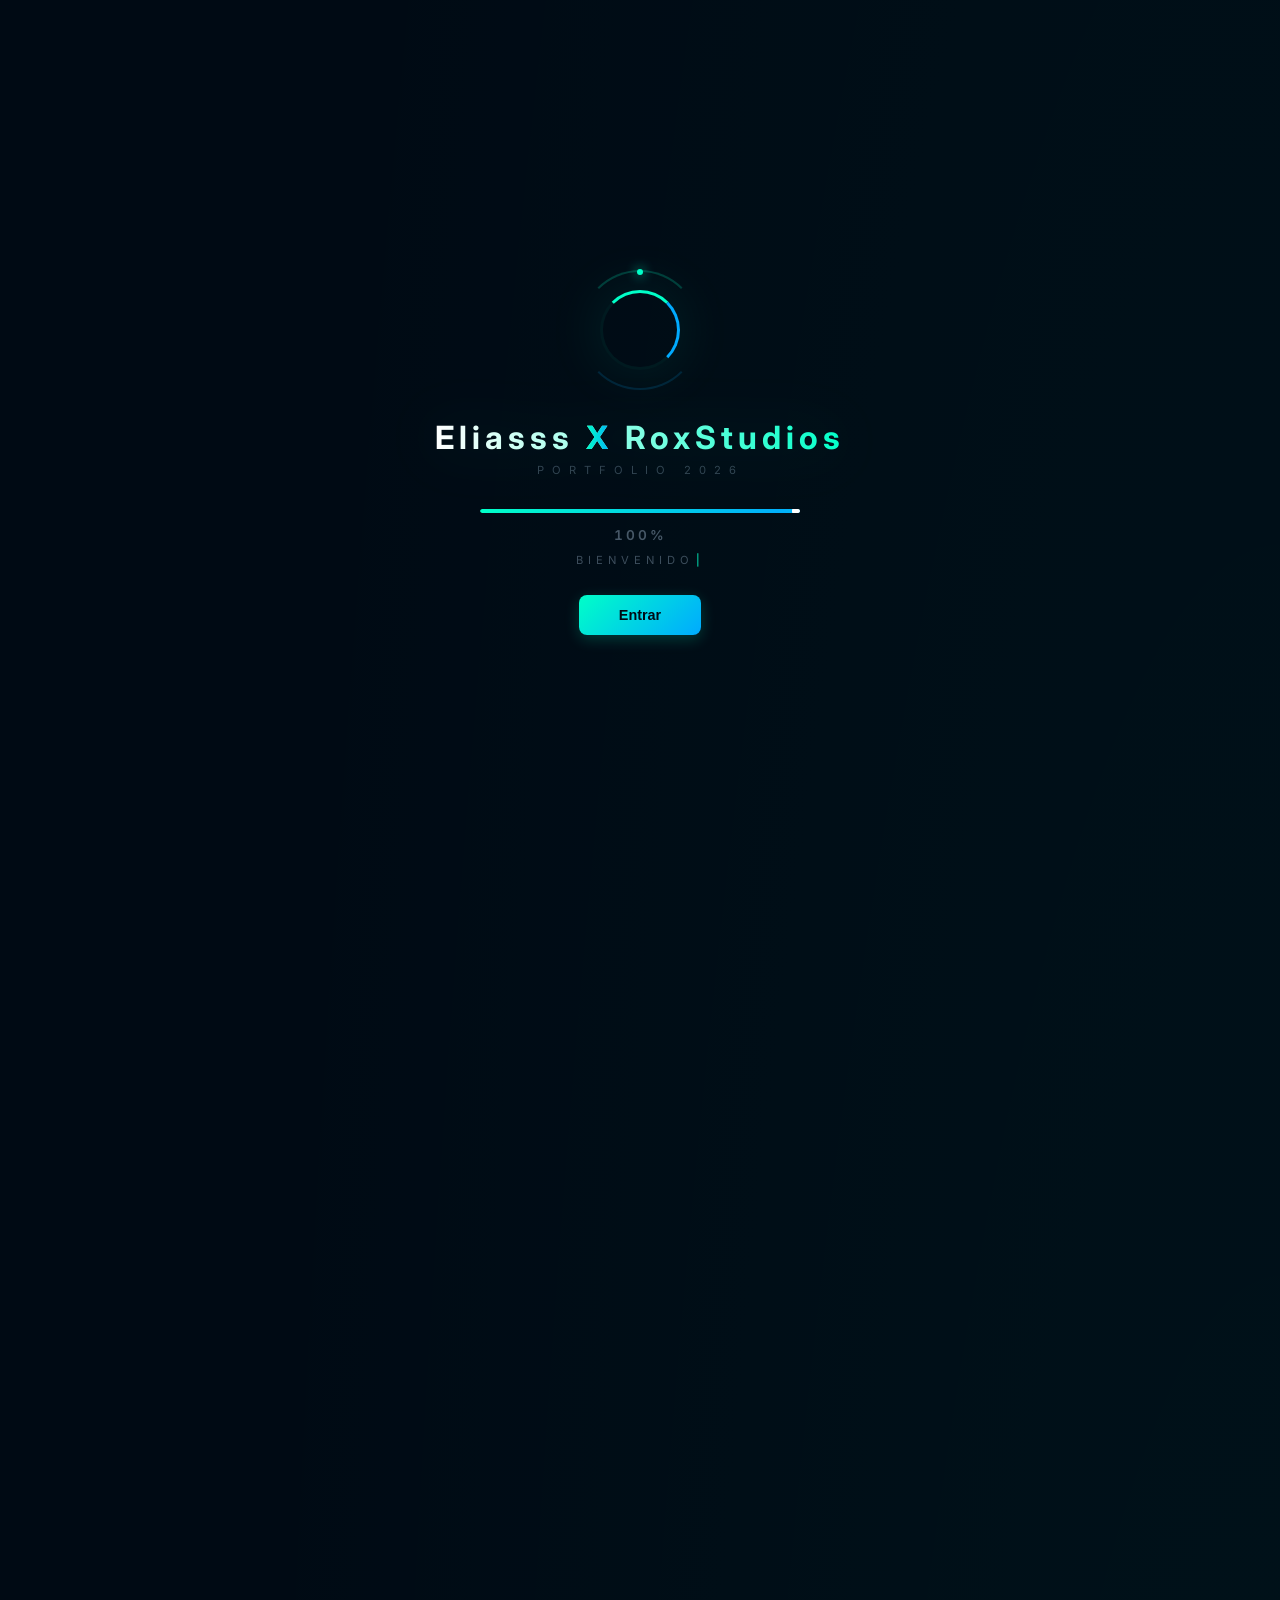
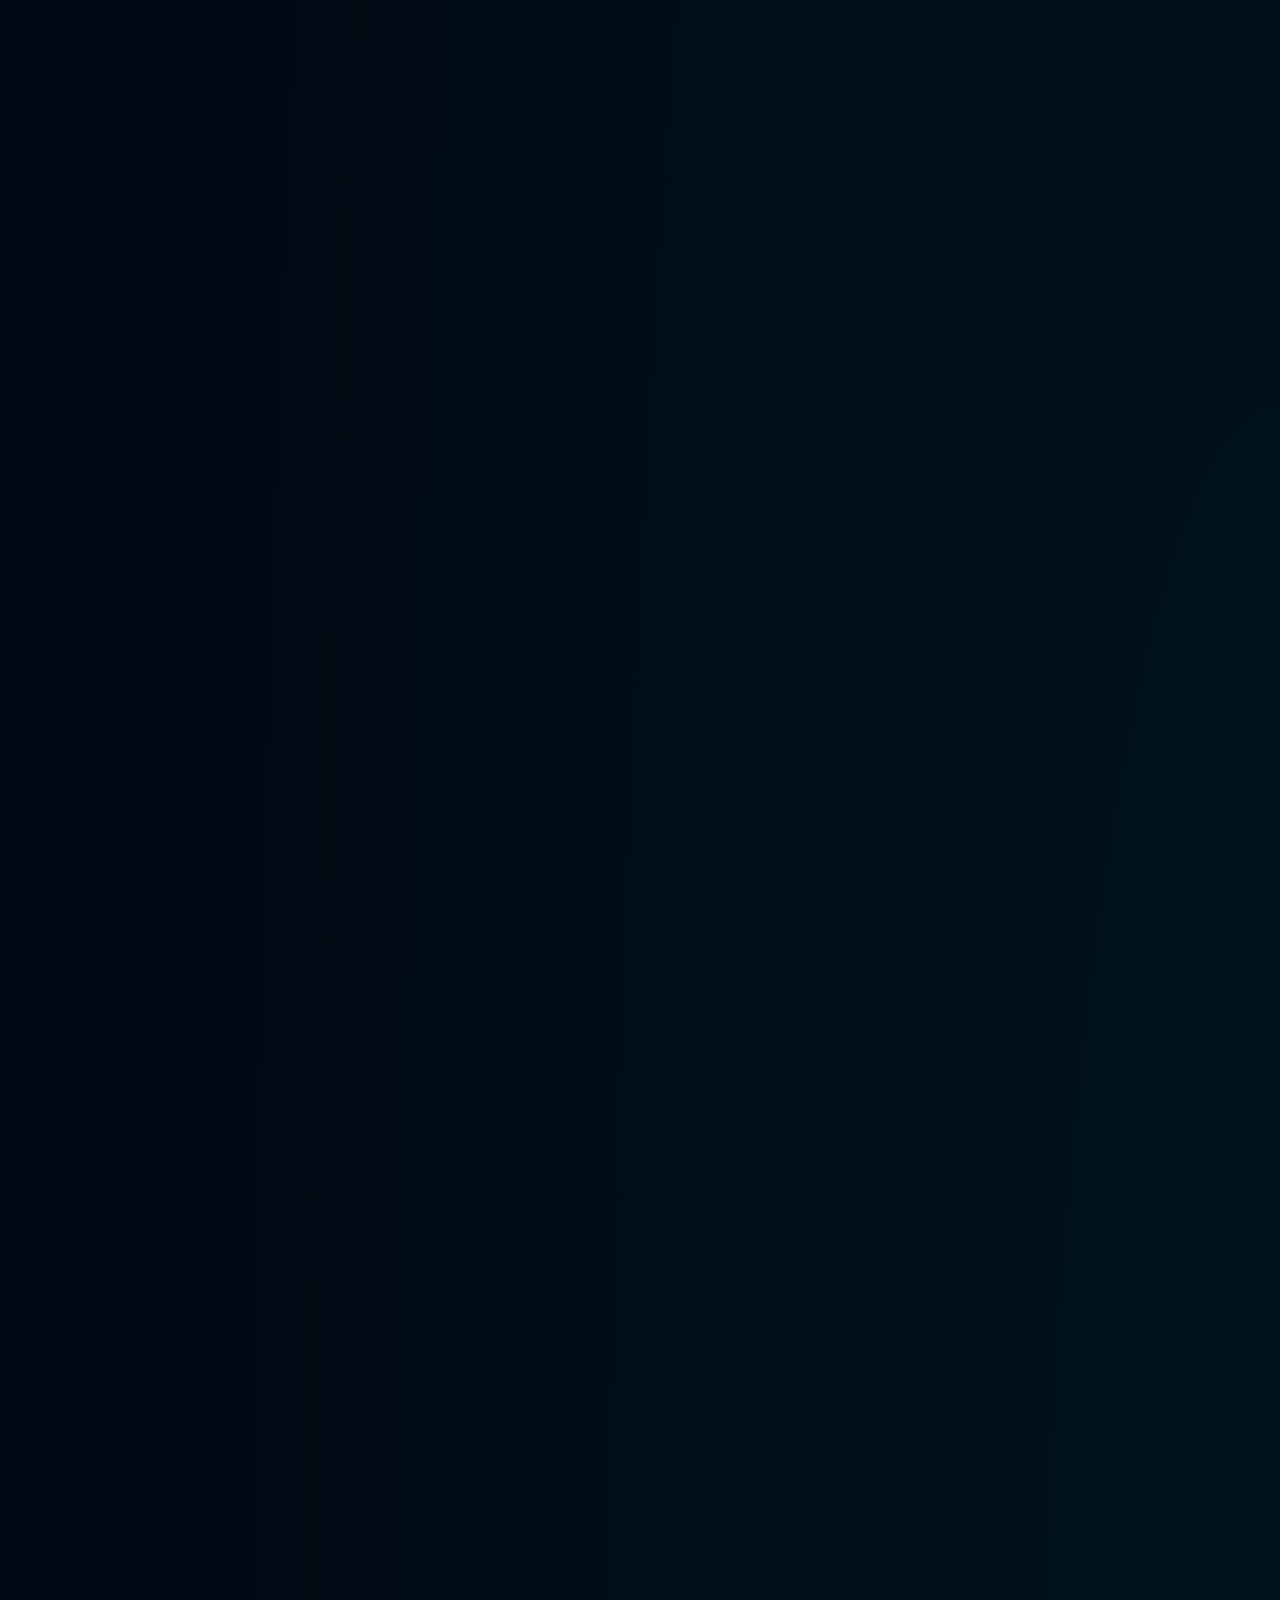
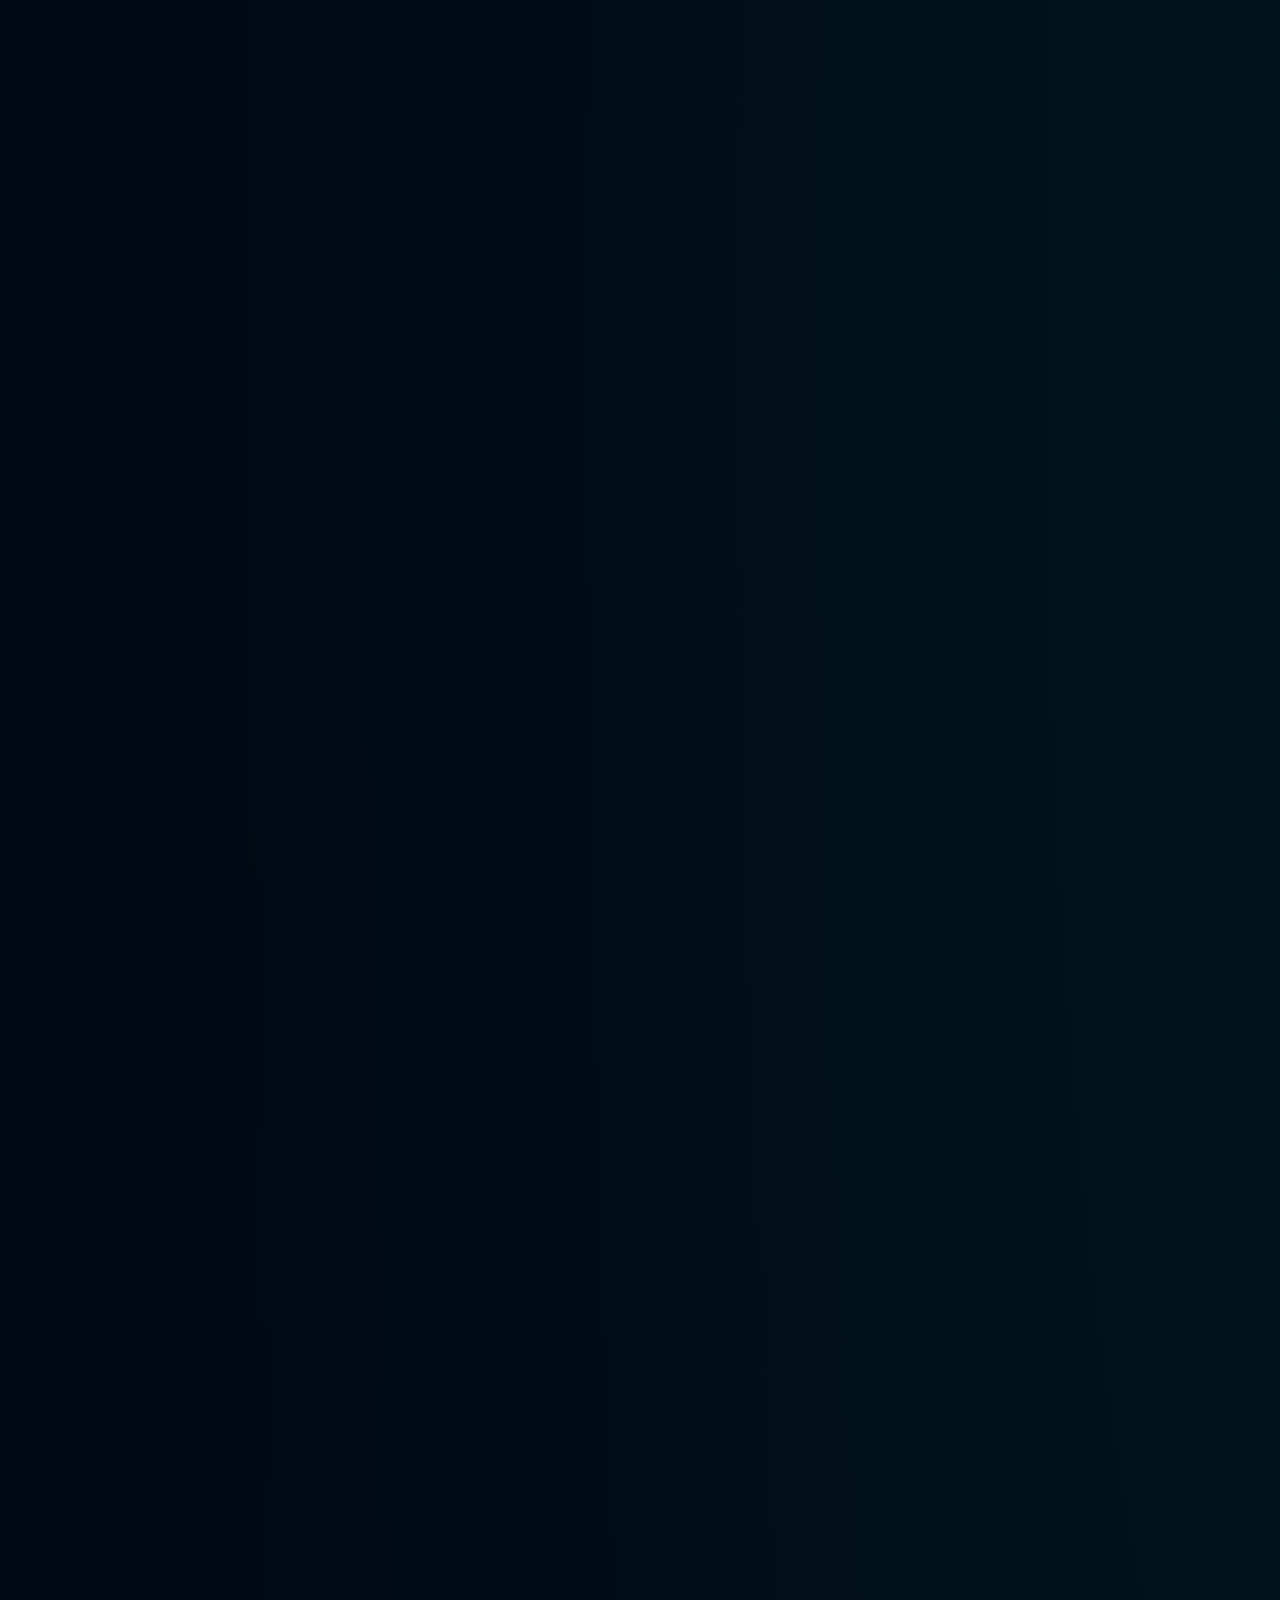
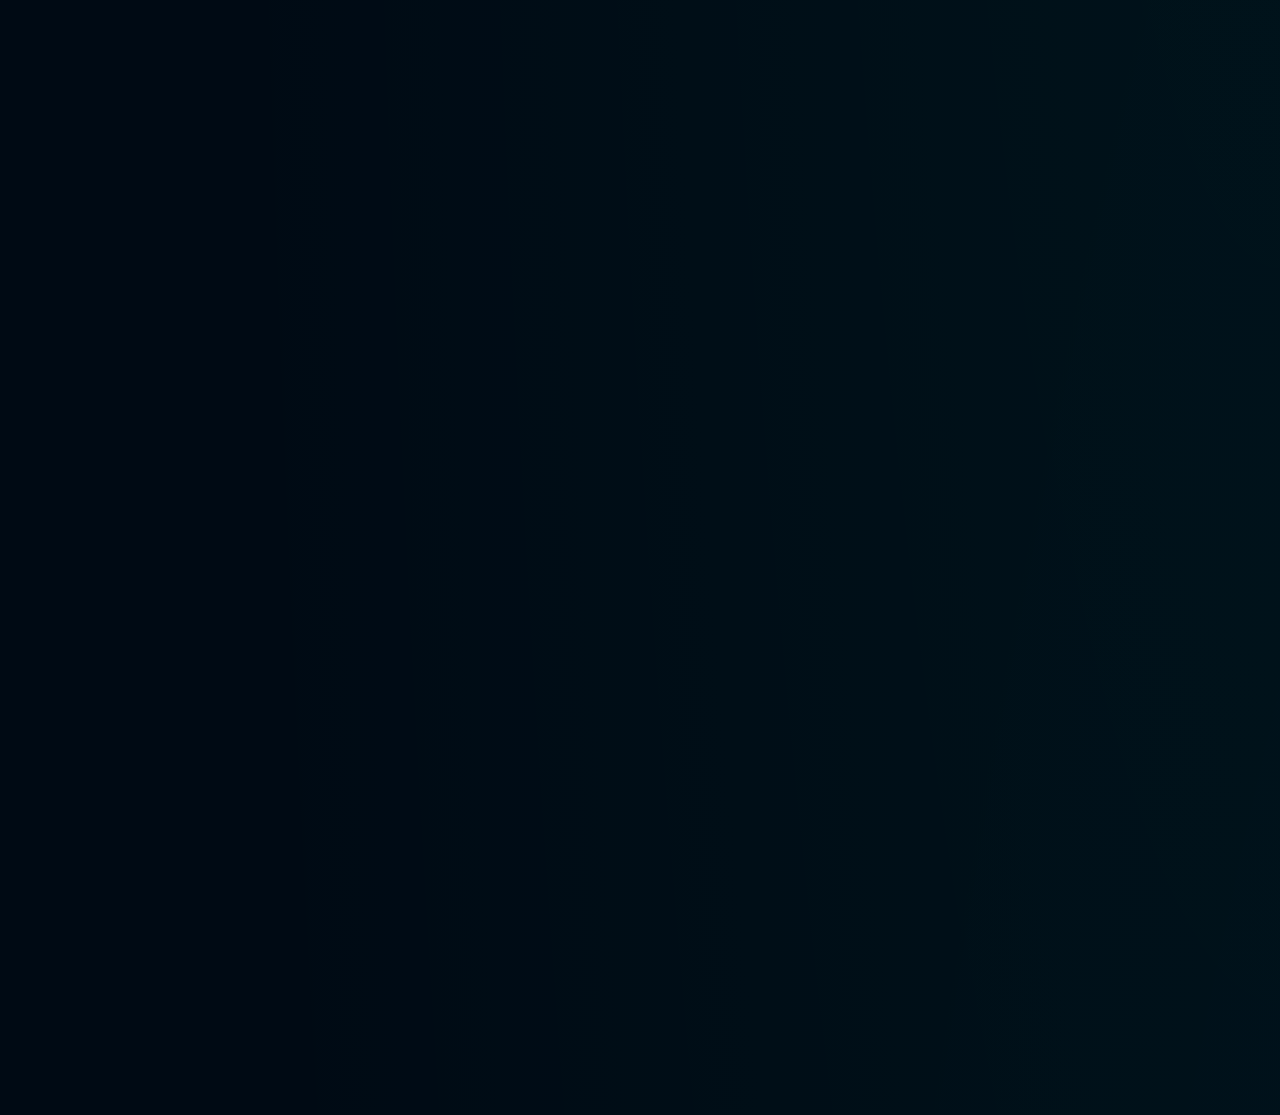
==== index.html @ 25adea31 "admin panel responsive + features" ====
<!DOCTYPE html>
<html lang="es">
<head>
    <meta charset="UTF-8">
    <meta name="viewport" content="width=device-width, initial-scale=1.0">
    <meta name="description" content="Eliasss X RoxStudios — Desarrollador de bots de Discord y páginas web. Fundador de Rox Studios, creador de Rox Security. Servicios de bots, webs y servidores personalizados.">
    <meta property="og:title" content="Eliasss X RoxStudios">
    <meta property="og:description" content="Desarrollador de bots de Discord y páginas web. Fundador de Rox Studios, creador de Rox Security. ¡Solicita tu servicio!">
    <meta property="og:type" content="website">
    <meta property="og:url" content="https://guns.lol/eliasss.">
    <meta property="og:image" content="https://cdn.discordapp.com/attachments/1502686959204831445/1522891810840776734/file_000000003f4471f4a4838b6757177acb.png?ex=6a4f6505&is=6a4e1385&hm=dead72989d18e31c3edbfff2c440892e9686927fa464a65893b0de9ef079a491&">
    <meta name="twitter:card" content="summary_large_image">
    <meta name="twitter:title" content="Eliasss X RoxStudios">
    <meta name="twitter:description" content="Desarrollador de bots de Discord y páginas web. Fundador de Rox Studios.">
    <meta name="twitter:image" content="https://cdn.discordapp.com/attachments/1502686959204831445/1522891810840776734/file_000000003f4471f4a4838b6757177acb.png?ex=6a4f6505&is=6a4e1385&hm=dead72989d18e31c3edbfff2c440892e9686927fa464a65893b0de9ef079a491&">
    <title>Eliasss X RoxStudios</title>
    <link href="https://fonts.googleapis.com/css2?family=Inter:wght@300;400;500;600;700;800&display=swap" rel="stylesheet">
    <link rel="stylesheet" href="https://cdnjs.cloudflare.com/ajax/libs/font-awesome/6.5.0/css/all.min.css">
    <link rel="stylesheet" href="styles.css?v=39">
</head>
<body>

    <div id="loader">
        <div class="loader-bg"></div>
        <div class="loader-inner">
            <div class="loader-rings">
                <div class="loader-ring-outer"></div>
                <div class="loader-ring"></div>
            </div>
            <div class="loader-brand">Eliasss <span>X</span> RoxStudios</div>
            <div class="loader-sub">Portfolio 2026</div>
            <div class="loader-bar"><div class="loader-bar-fill" id="loaderBarFill"></div></div>
            <div class="loader-pct" id="loaderPct">0%</div>
            <div class="loader-status"></div>
            <button class="btn btn-primary" id="loaderEnter" style="margin-top: 24px; padding: 12px 40px; font-size: 0.9rem; opacity: 0; transform: translateY(10px); transition: opacity 0.5s, transform 0.5s; pointer-events: none;" data-i18n="loaderEnter">Entrar</button>
        </div>
    </div>

    <div class="scanline"></div>
    <div class="particles" id="particles"></div>

    <nav>
        <span class="nav-logo">Eliasss X RoxStudios</span>
        <ul class="nav-links">
            <li><a href="#about" data-i18n="navAbout">Sobre mí</a></li>
            <li><a href="#studio" data-i18n="navStudio">Rox Studios</a></li>
            <li><a href="#projects" data-i18n="navProjects">Proyectos</a></li>
            <li><a href="#servicios" data-i18n="navServices">Servicios</a></li>
            <li><a href="#about" data-i18n="navContact">Contacto</a></li>
            <li><a href="#" id="langToggle" class="lang-toggle">EN</a></li>
        </ul>
    </nav>

    <div class="content">

        <div class="spacer-sm"></div>

        <section class="hero" id="home">
            <div class="hero-avatar-wrapper reveal">
                <div class="hero-avatar-ring"></div>
                <div class="hero-avatar-ring2"></div>
                <img class="hero-avatar" src="https://gifdb.com/images/branded/high/andrew-garfield-spiderman-smiling-showing-teeth-ifnl5uxr21r3hmmh.gif" alt="Eliasss">
            </div>
            <h1 class="reveal text-glitch" data-text="Eliasss X RoxStudios">Eliasss X RoxStudios</h1>
            <p class="reveal" data-i18n="heroDesc">Fundador de Rox Studios &bull; Desarrollador de bots de Discord &bull; Desarrollo web &bull; Seguridad y automatización</p>
            <div class="tech-stack reveal">
                <span class="tech-item">Python</span>
                <span class="tech-item">JavaScript</span>
                <span class="tech-item">Node.js</span>
                <span class="tech-item">discord.js v14</span>
                <span class="tech-item">HTML/CSS</span>
            </div>
            <div class="hero-buttons reveal">
                <a href="#studio" class="btn btn-primary" data-i18n="heroBots"><i class="fa-solid fa-robot"></i> Ver Bots</a>
                <a href="#servicios" class="btn btn-outline" data-i18n="heroServices"><i class="fa-solid fa-briefcase"></i> Servicios</a>
            </div>
        </section>

        <div class="spacer"></div>

        <section id="stats">
            <div class="stats-grid">
                <div class="stat-card reveal-scale">
                    <div class="stat-number">23</div>
                    <div class="stat-label" data-i18n="statComands">Comandos</div>
                </div>
                <div class="stat-card reveal-scale">
                    <div class="stat-number">1</div>
                    <div class="stat-label" data-i18n="statActive">Bot Activo</div>
                </div>
                <div class="stat-card reveal-scale">
                    <div class="stat-number">3</div>
                    <div class="stat-label" data-i18n="statDev">Bots En Desarrollo</div>
                </div>
            </div>
        </section>

        <div class="spacer"></div>

        <section id="about">
            <div class="section-title reveal"><i class="fa-solid fa-user"></i> <span data-i18n="aboutTitle">Sobre Mí</span></div>
            <div class="about-box reveal">
                <p style="font-size: 1.05rem; line-height: 1.9;" id="aboutText">
                    Desarrollador de bots de Discord y páginas web con experiencia en <strong>JavaScript</strong> y <strong>HTML</strong>. 
                    Creador de <strong>Rox Security</strong>, un bot anti-raid con sistema de verificación, 
                    panel interactivo y más de 23 comandos. Fundador de <strong>Rox Studios</strong>, 
                    estudio dedicado al desarrollo de soluciones tecnológicas, bots de Discord y páginas web.
                </p>
                <div style="margin-top: 24px; padding-top: 24px; border-top: 1px solid rgba(0,255,200,0.1);">
                    <div style="font-size: 0.7rem; font-weight: 600; letter-spacing: 2px; text-transform: uppercase; color: #00ffc8; margin-bottom: 14px;" data-i18n="contactTitle">
                        <i class="fa-solid fa-envelope"></i> Contáctame
                    </div>
                    <div style="display: flex; flex-direction: column; gap: 12px;">
                    <a href="https://discord.com/users/1133066682399739974" target="_blank" class="contact-card" style="padding: 14px 18px;">
                        <div class="contact-icon discord" style="width: 44px; height: 44px; font-size: 1.3rem;"><i class="fa-brands fa-discord"></i></div>
                        <div class="contact-info">
                            <div class="label" data-i18n="contactDiscord">Discord</div>
                            <div class="sub">elias2212.</div>
                        </div>
                        <span class="contact-arrow"><i class="fa-solid fa-arrow-right"></i></span>
                    </a>
                    <a href="https://www.tiktok.com/@elias.2212" target="_blank" class="contact-card" style="padding: 14px 18px;">
                        <div class="contact-icon tiktok" style="width: 44px; height: 44px; font-size: 1.3rem;"><i class="fa-brands fa-tiktok"></i></div>
                        <div class="contact-info">
                            <div class="label">TikTok</div>
                            <div class="sub">@elias.2212</div>
                        </div>
                        <span class="contact-arrow"><i class="fa-solid fa-arrow-right"></i></span>
                    </a>
                    <a href="https://www.instagram.com/elias22122012/" target="_blank" class="contact-card" style="padding: 14px 18px;">
                        <div class="contact-icon instagram" style="width: 44px; height: 44px; font-size: 1.3rem;"><i class="fa-brands fa-instagram"></i></div>
                        <div class="contact-info">
                            <div class="label">Instagram</div>
                            <div class="sub">@elias22122012</div>
                        </div>
                        <span class="contact-arrow"><i class="fa-solid fa-arrow-right"></i></span>
                    </a>
                </div>
                </div>
            </div>
        </section>

        <div class="spacer"></div>

        <section id="studio">
            <div class="section-title reveal"><i class="fa-solid fa-building"></i> <span data-i18n="studioTitle">Rox Studios Info</span></div>
            <div class="about-box reveal">
                <p id="studioText">
                    <strong>Rox Studios</strong> es un estudio de desarrollo fundado por <strong>Eliasss</strong>, 
                    especializado en la creación de bots de Discord y páginas web con enfoque en <strong>seguridad</strong>, 
                    <strong>moderación</strong> y <strong>automatización</strong>. Nuestro objetivo es optimizar 
                    la administración de comunidades mediante herramientas modernas, eficientes e intuitivas.
                </p>
                <div style="margin-top: 30px; padding-top: 30px; border-top: 1px solid rgba(0,255,200,0.1);">
                    <h3 style="font-size: 0.75rem; font-weight: 600; letter-spacing: 3px; text-transform: uppercase; color: #00ffc8; margin-bottom: 20px; text-shadow: 0 0 20px rgba(0,255,200,0.2);" data-i18n="botsTitle">
                        <i class="fa-solid fa-robot"></i> Bots Oficiales
                    </h3>
                    <div class="bots-grid">
                        <div class="bot-card reveal-left" style="background: rgba(0,15,25,0.4);">
                            <h3>Rox Security</h3>
                            <p data-i18n="botSecurity">Sistema anti-raid integral con verificación, moderación avanzada y respaldo automático para tu servidor.</p>
                            <ul class="bot-features">
                                <li>Anti-raid automático</li>
                                <li>Verificación con código</li>
                                <li>23 comandos slash</li>
                                <li>Panel interactivo</li>
                                <li>Sistema de backup</li>
                                <li>Whitelist</li>
                                <li>Lock / Unlock / Nuke</li>
                                <li>Logs de eventos</li>
                            </ul>
                            <div class="bot-detail">discord.js v14 &bull; Node.js &bull; Captcha</div>
                            <span class="bot-tag" style="background: rgba(0,255,100,0.15); color: #66ff99;" data-i18n="botActive">Activo</span>
                            <div style="margin-top: 16px;">
                                <a href="https://guns.lol/eliasss." target="_blank" class="glow-btn" style="padding: 8px 18px; font-size: 0.75rem;"><i class="fa-solid fa-gauge-high"></i> Dashboard</a>
                            </div>
                        </div>
                        <div class="bot-card reveal-scale" style="background: rgba(0,15,25,0.4);">
                            <h3>Rox IA</h3>
                            <p data-i18n="botIA">Bot potenciado por inteligencia artificial con respuestas contextuales y moderación inteligente.</p>
                            <div class="bot-detail">Python &bull; Node.js</div>
                            <span class="bot-tag" data-i18n="botSoon">Proximamente</span>
                        </div>
                        <div class="bot-card reveal-right" style="background: rgba(0,15,25,0.4);">
                            <h3>Rox Embed</h3>
                            <p data-i18n="botEmbed">Generador de mensajes embed completamente personalizables de forma rápida y sencilla.</p>
                            <div class="bot-detail">discord.js v14 &bull; Node.js</div>
                            <span class="bot-tag" data-i18n="botSoon">Proximamente</span>
                        </div>
                        <div class="bot-card reveal-left" style="background: rgba(0,15,25,0.4);">
                            <h3>Rox Tickets</h3>
                            <p data-i18n="botTickets">Sistema avanzado de tickets con paneles personalizables, asignación automática y base de datos integrada.</p>
                            <div class="bot-detail">Python &bull; SQLite</div>
                            <span class="bot-tag" data-i18n="botSoon">Proximamente</span>
                        </div>
                    </div>
                    <div style="margin-top: 30px; padding-top: 30px; border-top: 1px solid rgba(0,255,200,0.1);">
                        <h3 style="font-size: 0.75rem; font-weight: 600; letter-spacing: 3px; text-transform: uppercase; color: #00ffc8; margin-bottom: 20px; text-shadow: 0 0 20px rgba(0,255,200,0.2);" data-i18n="teamTitle">
                            <i class="fa-solid fa-crown"></i> Equipo
                        </h3>
                        <div style="display: flex; gap: 12px; flex-wrap: wrap;">
                            <a href="https://discord.com/users/1296852323641065517" target="_blank" class="contact-card" style="flex: 2; min-width: 200px; padding: 14px 18px;">
                                <div class="contact-icon" style="background: rgba(255,200,0,0.15); color: #ffc800;"><i class="fa-solid fa-crown"></i></div>
                                <div class="contact-info">
                                <div class="label" data-i18n="coOwner">Co Owner</div>
                                <div class="sub">Harry_90xd</div>
                                </div>
                                <span class="contact-arrow"><i class="fa-solid fa-arrow-right"></i></span>
                            </a>
                            <div style="flex: 1; min-width: 150px; display: flex; flex-direction: column; gap: 12px;">
                                <a href="https://discord.gg/TxyfKpuvYC" target="_blank" class="glow-btn" style="padding: 12px 18px; font-size: 0.8rem; justify-content: center;" data-i18n="supportBtn">
                                    <i class="fa-solid fa-headset"></i> Servidor De Soporte
                                </a>
                                <span class="glow-btn disabled" style="padding: 12px 18px; font-size: 0.8rem; justify-content: center; opacity: 0.6; cursor: default; pointer-events: none;">
                                    <i class="fa-solid fa-globe"></i> <span data-i18n="webBtn">RoxStudios Pagina Web</span> <span class="dev-badge" data-i18n="devBadge">En desarrollo</span>
                                </span>
                            </div>
                        </div>
                    </div>
                </div>
            </div>
        </section>
        
        <div class="spacer"></div>
        
        <section id="projects">
            <div class="section-title reveal"><i class="fa-solid fa-code"></i> <span data-i18n="projectsTitle">Proyectos</span></div>
            <div class="projects-grid">
                <div class="project-card reveal-left">
                    <h3>Rox Studios</h3>
                    <p data-i18n="projStudio">Estudio especializado en el desarrollo de bots de Discord con enfoque en seguridad, moderación y herramientas para la comunidad.</p>
                    <a href="#studio" class="project-link" data-i18n="projKnow">Saber más <i class="fa-solid fa-arrow-right"></i></a>
                </div>
                <div class="project-card reveal-scale">
                    <h3>Kryon IA <span class="dev-badge" data-i18n="devBadge">En desarrollo</span></h3>
                    <p data-i18n="projKryon">Bot de Discord con inteligencia artificial capaz de responder preguntas, moderar conversaciones y gestionar formularios.</p>
                </div>
                <div class="project-card reveal-right">
                    <h3>Dashboard Web <span class="dev-badge" data-i18n="devBadge">En desarrollo</span></h3>
                    <p data-i18n="projDash">Panel de control interactivo para la administración y monitoreo de bots de Discord.</p>
                </div>
            </div>
        </section>

        <div class="spacer"></div>

        <section id="servicios">
            <div class="section-title reveal"><i class="fa-solid fa-briefcase"></i> <span data-i18n="servicesTitle">Servicios</span></div>

            <div class="servicios-subtitle reveal" data-i18n="servicesSub">Servicios de Rox Studios</div>
            <div class="servicios-grid reveal">
                <div class="servicio-card featured">
                    <span class="servicio-num" data-i18n="s1Num">Servicio #1</span>
                    <span class="servicio-name" data-i18n="s1Name">Bot De Discord Personalizado</span>
                    <p class="servicio-desc" data-i18n="s1Desc">Solicita un bot de Discord totalmente personalizado, diseñado a la medida de tus necesidades y las de tu comunidad.</p>
                    <span class="servicio-ejemplos" data-i18n="s1Tech">Tecnologías</span>
                    <div class="servicio-features">
                        <span class="s-feat">JavaScript</span>
                        <span class="s-feat">Python</span>
                    </div>
                    <span class="servicio-ejemplos" style="margin-top: 6px;" data-i18n="s1Examples">Ejemplos De Funciones</span>
                    <div class="servicio-features">
                        <span class="s-feat">Bienvenidas</span>
                        <span class="s-feat">Inteligencia Artificial</span>
                        <span class="s-feat">Chat Bot</span>
                        <span class="s-feat">Anti Raid</span>
                        <span class="s-feat">Tickets</span>
                    </div>
                    <span class="servicio-cta" data-i18n="s1Cta">Desarrollamos cualquier funcionalidad que necesites</span>
                </div>
                <div class="servicio-card featured">
                    <span class="servicio-num" data-i18n="s2Num">Servicio #2</span>
                    <span class="servicio-name" data-i18n="s2Name">Páginas Web Personalizadas</span>
                    <p class="servicio-desc" data-i18n="s2Desc">Solicita una página web profesional y completamente personalizada, diseñada para tu marca, comunidad o proyecto.</p>
                    <span class="servicio-ejemplos" data-i18n="s2Tech">Tecnologías</span>
                    <div class="servicio-features">
                        <span class="s-feat">HTML / CSS</span>
                        <span class="s-feat">JavaScript</span>
                    </div>
                    <span class="servicio-ejemplos" style="margin-top: 6px;" data-i18n="s2Designs">Diseños</span>
                    <div class="servicio-features">
                        <span class="s-feat">Animaciones</span>
                        <span class="s-feat">Colores</span>
                        <span class="s-feat">Gradientes</span>
                        <span class="s-feat">Efectos visuales</span>
                        <span class="s-feat">Diseño responsivo</span>
                        <span class="s-feat">Interfaz moderna</span>
                    </div>
                    <span class="servicio-cta" data-i18n="s2Cta">Creamos el sitio web que tengas en mente</span>
                </div>
                <div class="servicio-card featured">
                    <span class="servicio-num" data-i18n="s3Num">Servicio #3</span>
                    <span class="servicio-name" data-i18n="s3Name">Servidor De Discord Completo</span>
                    <p class="servicio-desc" data-i18n="s3Desc">Diseño y configuración profesional de servidores de Discord modernos y atractivos, con roles personalizados, decoraciones únicas y una estética adaptada completamente al tema de tu comunidad.</p>
                    <span class="servicio-ejemplos" data-i18n="s3Includes">Incluye</span>
                    <div class="servicio-features">
                        <span class="s-feat">Diseño moderno</span>
                        <span class="s-feat">Roles personalizados</span>
                        <span class="s-feat">Canales organizados</span>
                        <span class="s-feat">Decoración única</span>
                        <span class="s-feat">Embeds informativos</span>
                        <span class="s-feat">Uso de bots públicos</span>
                        <span class="s-feat">Adaptado a tu comunidad</span>
                    </div>
                    <span class="servicio-cta" data-i18n="s3Cta">Tu servidor con una imagen profesional y única</span>
                    <span class="servicio-aviso" data-i18n="s3Notice">* Se requieren permisos de administrador para realizar la configuración</span>
                    <a href="#solicitar" class="btn btn-primary" style="margin-top: 8px; padding: 12px 56px; font-size: 0.9rem; align-self: flex-end;" data-i18n="s3Price">Precio $20</a>
                </div>
                <div class="servicio-card featured">
                    <span class="servicio-num" data-i18n="s4Num">Servicio #4</span>
                    <span class="servicio-name" data-i18n="s4Name">Ajustes y Modificaciones</span>
                    <p class="servicio-desc" data-i18n="s4Desc">¿Solo necesitas un cambio puntual? Agregar una animación a tu web, una función específica a tu bot o ajustar algo en tu servidor. Hasta 5 modificaciones por solicitud, sin contratar el pack completo.</p>
                    <span class="servicio-ejemplos" data-i18n="s4Examples">Ejemplos de modificaciones</span>
                    <div class="servicio-features">
                        <span class="s-feat">Animaciones para web</span>
                        <span class="s-feat">Funciones para bots</span>
                        <span class="s-feat">Roles y permisos</span>
                        <span class="s-feat">Diseño de embeds</span>
                        <span class="s-feat">Ajustes visuales</span>
                    </div>
                    <span class="servicio-cta" data-i18n="s4Cta">Modificaciones rápidas sin complicaciones</span>
                    <span class="servicio-aviso" data-i18n="s4Notice">* Se requieren permisos de administrador para modificar el servidor de Discord</span>
                </div>
            </div>

            <div class="servicio-recordatorio reveal" data-i18n="recordatorio">
                <i class="fa-solid fa-circle-info"></i> El precio varía según la complejidad del desarrollo
            </div>

            <div id="solicitar" class="about-box reveal" style="margin-top: 30px;">
                <div class="servicios-subtitle" style="font-size: 0.85rem; margin-bottom: 20px;" data-i18n="formTitle">Solicita tu servicio</div>
                    <form id="serviceForm" style="display: flex; flex-direction: column; gap: 16px;" novalidate>
                    <div class="form-group">
                        <label style="display: block; font-size: 0.75rem; color: rgba(200,230,255,0.5); letter-spacing: 1px; text-transform: uppercase; margin-bottom: 6px;" data-i18n="formGmail">Gmail <span style="color: rgba(200,230,255,0.2); font-weight: 400;">(o llena la otra red social)</span></label>
                        <input type="email" name="gmail" placeholder="tu@email.com" style="width: 100%; padding: 12px 16px; background: rgba(0,15,25,0.5); border: 1px solid rgba(0,255,200,0.15); border-radius: 8px; color: #e0e8f0; font-size: 0.85rem; outline: none; transition: border-color 0.3s; font-family: 'Inter', sans-serif;">
                        <span class="form-error">Campo obligatorio</span>
                    </div>
                    <div class="form-group">
                        <label style="display: block; font-size: 0.75rem; color: rgba(200,230,255,0.5); letter-spacing: 1px; text-transform: uppercase; margin-bottom: 6px;" data-i18n="formSocial">Otra Red Social <span style="color: rgba(200,230,255,0.2); font-weight: 400;">(opcional si ya pusiste Gmail)</span></label>
                        <input type="text" name="social" placeholder="Ej: discord, instagram, tiktok..." style="width: 100%; padding: 12px 16px; background: rgba(0,15,25,0.5); border: 1px solid rgba(0,255,200,0.15); border-radius: 8px; color: #e0e8f0; font-size: 0.85rem; outline: none; transition: border-color 0.3s; font-family: 'Inter', sans-serif;">
                        <span class="form-error">Campo obligatorio</span>
                        <div id="socialHint" style="font-size: 0.6rem; color: rgba(200,230,255,0.25); margin-top: 4px; line-height: 1.4;" data-i18n="formSocialHint">Puedes dejar tu Gmail o tu usuario de otra red social. No es necesario llenar ambos, solo el que prefieras para que pueda contactarte.</div>
                    </div>
                    <div class="form-group">
                        <label style="display: block; font-size: 0.75rem; color: rgba(200,230,255,0.5); letter-spacing: 1px; text-transform: uppercase; margin-bottom: 6px;" data-i18n="formSelect">Selecciona Un Servicio</label>
                        <div class="custom-select" data-name="servicio">
                            <div class="custom-select-trigger">
                                <span class="custom-select-text">Elige un servicio</span>
                                <i class="fa-solid fa-chevron-down"></i>
                            </div>
                            <div class="custom-select-options">
                                <div class="custom-option" data-value="" data-i18n="formSelectPlaceholder">Elige un servicio</div>
                                <div class="custom-option" data-value="1">Servicio #1 - Bot Personalizado</div>
                                <div class="custom-option" data-value="2">Servicio #2 - Páginas Web</div>
                                <div class="custom-option" data-value="3">Servicio #3 - Servidor Discord</div>
                                <div class="custom-option" data-value="4">Servicio #4 - Ajustes y Modificaciones</div>
                            </div>
                        </div>
                        <input type="hidden" name="servicio">
                        <span class="form-error">Selecciona un servicio</span>
                    </div>
                    <div class="form-group">
                        <label style="display: block; font-size: 0.75rem; color: rgba(200,230,255,0.5); letter-spacing: 1px; text-transform: uppercase; margin-bottom: 6px;" data-i18n="formDesc">Descripción Del Proyecto</label>
                        <textarea name="contenido" rows="3" placeholder="Describe detalladamente lo que necesitas..." style="width: 100%; padding: 12px 16px; background: rgba(0,15,25,0.5); border: 1px solid rgba(0,255,200,0.15); border-radius: 8px; color: #e0e8f0; font-size: 0.85rem; outline: none; transition: border-color 0.3s; font-family: 'Inter', sans-serif; resize: vertical;"></textarea>
                        <span class="form-error">Campo obligatorio</span>
                    </div>
                    <button type="submit" class="btn btn-primary" style="width: 100%; justify-content: center; padding: 14px 28px; font-size: 0.9rem; animation: btnPulse 2s ease-in-out infinite;" data-i18n="formSubmit">
                        <i class="fa-solid fa-paper-plane"></i> Solicitar Servicio
                    </button>
                    <div id="formMsg" style="text-align: center; font-size: 0.8rem; height: 20px; transition: color 0.3s;"></div>
                    <div id="formResponse" style="text-align: center; font-size: 0.65rem; color: rgba(200,230,255,0.3); letter-spacing: 0.5px; line-height: 1.6;" data-i18n="formResponse">Recibirás mi respuesta a través del medio de contacto que proporcionaste.<br>Si no obtienes respuesta en 24 horas, puedes escribirme por mis redes sociales.</div>
                    <div id="cooldownMsg" style="display: none; text-align: center; padding: 12px; background: rgba(255,68,102,0.08); border: 1px solid rgba(255,68,102,0.2); border-radius: 8px; margin-top: 8px;">
                        <div style="font-size: 0.75rem; font-weight: 700; color: #ff4466; margin-bottom: 4px;" id="cooldownTitle" data-i18n="cooldownTitle">Ya enviaste una solicitud</div>
                        <div style="font-size: 0.7rem; color: rgba(200,230,255,0.6); line-height: 1.5;" id="cooldownText"></div>
                        <div style="font-size: 0.65rem; color: #00ffc8; margin-top: 8px; font-weight: 600;" id="cooldownTimer"></div>
                    </div>
                </form>
                <div style="margin-top: 24px; padding-top: 24px; border-top: 1px solid rgba(0,255,200,0.1); display: flex; flex-direction: column; gap: 12px;">
                    <a href="https://discord.com/users/1133066682399739974" target="_blank" class="contact-card" style="padding: 14px 18px;">
                        <div class="contact-icon discord" style="width: 44px; height: 44px; font-size: 1.3rem;"><i class="fa-brands fa-discord"></i></div>
                        <div class="contact-info">
                            <div class="label" data-i18n="contactDiscord">Discord</div>
                            <div class="sub">elias2212.</div>
                        </div>
                        <span class="contact-arrow"><i class="fa-solid fa-arrow-right"></i></span>
                    </a>
                    <a href="https://mail.google.com/mail/?view=cm&fs=1&to=mvega22122012@gmail.com" target="_blank" class="contact-card" style="padding: 14px 18px;">
                        <div class="contact-icon" style="width: 44px; height: 44px; border-radius: 12px; display: flex; align-items: center; justify-content: center; font-size: 1.3rem; flex-shrink: 0; background: rgba(234,67,53,0.15); color: #ea4335;"><i class="fa-solid fa-envelope"></i></div>
                        <div class="contact-info">
                            <div class="label" data-i18n="contactGmail">Gmail</div>
                            <div class="sub">mvega22122012@gmail.com</div>
                        </div>
                        <span class="contact-arrow"><i class="fa-solid fa-arrow-right"></i></span>
                    </a>
                </div>
            </div>
        </section>

        <footer>
            <div class="footer-links">
                <a href="#" id="footerInicio" data-i18n="footerInicio">Inicio</a>
                <a href="#about" data-i18n="footerAbout">Sobre mí</a>
                <a href="#studio" data-i18n="footerStudio">Rox Studios</a>
                <a href="#projects" data-i18n="footerProjects">Proyectos</a>
                <a href="#servicios" data-i18n="footerServices">Servicios</a>
                <a href="#about" data-i18n="footerContact">Contacto</a>
            </div>
            <div class="footer-copy" data-i18n="footerCopy">&copy; Eliasss X RoxStudios 2026 &bull; Page built by Eliasss</div>
            <button id="adminBtn" style="background: none; border: none; color: rgba(0,255,200,0.15); font-size: 0.7rem; cursor: pointer; margin-top: 8px; transition: color 0.3s;" onmouseover="this.style.color='rgba(0,255,200,0.5)'" onmouseout="this.style.color='rgba(0,255,200,0.15)'"><i class="fa-solid fa-lock"></i></button>
        </footer>
    </div>

    <div id="successModal" class="modal-overlay">
        <div class="modal-box">
            <div class="modal-check">
                <svg class="checkmark" viewBox="0 0 52 52">
                    <circle class="check-circle" cx="26" cy="26" r="25" fill="none"/>
                    <path class="check-path" fill="none" d="M14 27l7 7 16-16"/>
                </svg>
            </div>
            <div class="modal-title" data-i18n="modalTitle">Solicitud enviada con éxito</div>
            <div class="modal-sub" data-i18n="modalSub">Te responderé a la brevedad</div>
            <button class="btn btn-primary modal-btn" onclick="closeModal()" data-i18n="modalBtn">Entendido</button>
        </div>
    </div>

    <div id="adminModal" class="modal-overlay" style="z-index: 999999;">
        <div class="modal-box" style="max-width: 800px; width: 95%; max-height: 85vh; display: flex; flex-direction: column; text-align: left; padding: 0;">
            <!-- Login -->
            <div id="adminLogin" style="padding: 30px;">
                <div style="font-size: 0.8rem; font-weight: 700; color: #00ffc8; margin-bottom: 14px; letter-spacing: 2px; text-transform: uppercase;"><i class="fa-solid fa-lock"></i> Panel Admin</div>
                <input type="password" id="adminPwd" placeholder="Contraseña..." style="width: 100%; padding: 12px 16px; background: rgba(0,15,25,0.5); border: 1px solid rgba(0,255,200,0.15); border-radius: 8px; color: #e0e8f0; font-size: 0.85rem; outline: none; font-family: 'Inter', sans-serif; margin-bottom: 10px;">
                <div id="adminPwdError" style="font-size: 0.65rem; color: #ff4466; margin-bottom: 8px; display: none;">Contraseña incorrecta</div>
                <button id="adminLoginBtn" class="btn btn-primary" style="width: 100%; justify-content: center; padding: 12px; font-size: 0.85rem;">Entrar</button>
            </div>
            <!-- Panel -->
            <div id="adminPanel" style="display: none; flex-direction: column; overflow: hidden; flex: 1;">
                <!-- Header -->
                <div style="display: flex; justify-content: space-between; align-items: center; padding: 16px 20px; border-bottom: 1px solid rgba(0,255,200,0.08);">
                    <div style="font-size: 0.8rem; font-weight: 700; color: #00ffc8; letter-spacing: 2px; text-transform: uppercase;"><i class="fa-solid fa-chart-simple"></i> Panel Admin</div>
                    <button id="adminLogout" style="background: none; border: none; color: rgba(200,230,255,0.4); font-size: 0.7rem; cursor: pointer; text-decoration: underline;">Salir</button>
                </div>
                <!-- Stats -->
                <div id="adminStats" style="display: flex; gap: 10px; padding: 16px 20px;"></div>
                <!-- Tabs -->
                <div style="display: flex; border-bottom: 1px solid rgba(0,255,200,0.08); padding: 0 20px;">
                    <button class="admin-tab active" data-tab="subs" style="flex:1;padding:10px;font-size:0.7rem;background:none;border:none;border-bottom:2px solid #00ffc8;color:#00ffc8;cursor:pointer;font-weight:600;letter-spacing:1px;text-transform:uppercase;font-family:'Inter',sans-serif;"><i class="fa-solid fa-envelope"></i> Solicitudes</button>
                    <button class="admin-tab" data-tab="views" style="flex:1;padding:10px;font-size:0.7rem;background:none;border:none;border-bottom:2px solid transparent;color:rgba(200,230,255,0.4);cursor:pointer;font-weight:600;letter-spacing:1px;text-transform:uppercase;font-family:'Inter',sans-serif;"><i class="fa-solid fa-eye"></i> Vistas</button>
                    <button class="admin-tab" data-tab="blocked" style="flex:1;padding:10px;font-size:0.7rem;background:none;border:none;border-bottom:2px solid transparent;color:rgba(200,230,255,0.4);cursor:pointer;font-weight:600;letter-spacing:1px;text-transform:uppercase;font-family:'Inter',sans-serif;"><i class="fa-solid fa-ban"></i> Bloqueadas</button>
                </div>
                <!-- Tab: Subs -->
                <div id="adminTabSubs" class="admin-tab-content" style="padding:16px 20px;overflow-y:auto;flex:1;">
                    <div style="display:flex;gap:8px;margin-bottom:12px;">
                        <input type="text" id="adminSearch" placeholder="Buscar por gmail, red social, servicio..." style="flex:1;padding:8px 12px;background:rgba(0,15,25,0.5);border:1px solid rgba(0,255,200,0.15);border-radius:6px;color:#e0e8f0;font-size:0.75rem;outline:none;font-family:'Inter',sans-serif;">
                    </div>
                    <div id="adminSubs" style="font-size: 0.7rem; color: rgba(200,230,255,0.6);"></div>
                    <div id="adminSubsPagination" style="display:flex;justify-content:center;gap:8px;margin-top:12px;"></div>
                </div>
                <!-- Tab: Views -->
                <div id="adminTabViews" class="admin-tab-content" style="display:none;padding:16px 20px;overflow-y:auto;flex:1;">
                    <div id="adminChart" style="margin-bottom:16px;"></div>
                    <div id="adminViews" style="font-size: 0.65rem; color: rgba(200,230,255,0.5);"></div>
                </div>
                <!-- Tab: Blocked -->
                <div id="adminTabBlocked" class="admin-tab-content" style="display:none;padding:16px 20px;overflow-y:auto;flex:1;">
                    <div id="adminBlocked" style="font-size: 0.7rem; color: rgba(200,230,255,0.6);"></div>
                </div>
            </div>
        </div>
    </div>

    <script>
        // --- Config ---
        const CONFIG = {
            API_BASE: 'https://rox-security-production.up.railway.app',
            API_URL: 'https://rox-security-production.up.railway.app/api/contact',
            ADMIN_KEY: 'RoxElias2212'
        };

        document.documentElement.classList.add('is-loading');

        const loaderStatusKeys = ['ls1', 'ls2', 'ls3', 'ls4', 'ls5'];
        let lsIdx = 0;
        const lsEl = document.querySelector('.loader-status');
        if (lsEl) {
            function nextLs() {
                if (lsIdx < loaderStatusKeys.length) {
                    const cur = localStorage.getItem('lang') || 'es';
                    lsEl.textContent = langData[cur][loaderStatusKeys[lsIdx]];
                    lsIdx++;
                    setTimeout(nextLs, 700);
                }
            }
            setTimeout(nextLs, 300);
        }

        const pctEl = document.getElementById('loaderPct');
        const barFill = document.getElementById('loaderBarFill');
        const enterBtn = document.getElementById('loaderEnter');
        let loaderReady = false;

        if (pctEl) {
            const pctStart = performance.now();
            const pctDur = 2200;
            function updatePct() {
                const elapsed = performance.now() - pctStart;
                const pct = Math.min(Math.round((elapsed / pctDur) * 100), 100);
                pctEl.textContent = pct + '%';
                if (barFill) barFill.style.width = pct + '%';
                if (pct < 100) {
                    requestAnimationFrame(updatePct);
                } else {
                    loaderReady = true;
                    if (enterBtn) {
                        enterBtn.style.opacity = '1';
                        enterBtn.style.transform = 'translateY(0)';
                        enterBtn.style.pointerEvents = 'auto';
                    }
                }
            }
            requestAnimationFrame(updatePct);
        }

        if (enterBtn) {
            enterBtn.addEventListener('click', function() {
                const loader = document.getElementById('loader');
                if (loader) loader.classList.add('hidden');
                document.documentElement.classList.remove('is-loading');
            });
        }

        setTimeout(() => {
            if (!loaderReady) {
                if (pctEl) pctEl.textContent = '100%';
                if (barFill) barFill.style.width = '100%';
                loaderReady = true;
                if (enterBtn) {
                    enterBtn.style.opacity = '1';
                    enterBtn.style.transform = 'translateY(0)';
                    enterBtn.style.pointerEvents = 'auto';
                }
            }
        }, 4000);

        function openModal() {
            const modal = document.getElementById('successModal');
            if (!modal) return;
            document.body.style.overflow = 'hidden';
            modal.style.display = 'flex';
            modal.style.top = window.scrollY + 'px';
            modal.style.height = window.innerHeight + 'px';
            setTimeout(() => modal.style.opacity = '1', 10);
        }
        function closeModal() {
            const modal = document.getElementById('successModal');
            if (!modal) return;
            document.body.style.overflow = '';
            modal.style.opacity = '0';
            setTimeout(() => modal.style.display = 'none', 300);
        }
        const successModal = document.getElementById('successModal');
        if (successModal) {
            successModal.addEventListener('click', function(e) {
                if (e.target === this) closeModal();
            });
        }
        document.addEventListener('keydown', function(e) {
            if (e.key === 'Escape') closeModal();
        });

        if ('scrollRestoration' in history) {
            history.scrollRestoration = 'manual';
        }
        window.scrollTo(0, 0);

        const langData = {
            es: {
                navAbout: 'Sobre mí', navStudio: 'Rox Studios', navProjects: 'Proyectos',
                navServices: 'Servicios', navContact: 'Contacto',
                heroDesc: 'Fundador de Rox Studios • Desarrollador de bots de Discord • Desarrollo web • Seguridad y automatización',
                heroBots: 'Ver Bots', heroServices: 'Servicios',
                statComands: 'Comandos', statActive: 'Bot Activo', statDev: 'Bots En Desarrollo',
                aboutTitle: 'Sobre Mí', aboutText: 'Desarrollador de bots de Discord y páginas web con experiencia en <strong>JavaScript</strong> y <strong>HTML</strong>. Creador de <strong>Rox Security</strong>, un bot anti-raid con sistema de verificación, panel interactivo y más de 23 comandos. Fundador de <strong>Rox Studios</strong>, estudio dedicado al desarrollo de soluciones tecnológicas, bots de Discord y páginas web.',
                contactTitle: 'Contáctame',
                studioTitle: 'Rox Studios Info', studioText: '<strong>Rox Studios</strong> es un estudio de desarrollo fundado por <strong>Eliasss</strong>, especializado en la creación de bots de Discord y páginas web con enfoque en <strong>seguridad</strong>, <strong>moderación</strong> y <strong>automatización</strong>. Nuestro objetivo es optimizar la administración de comunidades mediante herramientas modernas, eficientes e intuitivas.',
                botsTitle: 'Bots Oficiales',
                botSecurity: 'Sistema anti-raid integral con verificación, moderación avanzada y respaldo automático para tu servidor.',
                botIA: 'Bot potenciado por inteligencia artificial con respuestas contextuales y moderación inteligente.',
                botEmbed: 'Generador de mensajes embed completamente personalizables de forma rápida y sencilla.',
                botTickets: 'Sistema avanzado de tickets con paneles personalizables, asignación automática y base de datos integrada.',
                botActive: 'Activo', botSoon: 'Proximamente',
                teamTitle: 'Equipo', coOwner: 'Co Owner',
                supportBtn: 'Servidor De Soporte', webBtn: 'RoxStudios Pagina Web',
                devBadge: 'En desarrollo',
                projectsTitle: 'Proyectos',
                projStudio: 'Estudio especializado en el desarrollo de bots de Discord con enfoque en seguridad, moderación y herramientas para la comunidad.',
                projKnow: 'Saber más',
                projKryon: 'Bot de Discord con inteligencia artificial capaz de responder preguntas, moderar conversaciones y gestionar formularios.',
                projDash: 'Panel de control interactivo para la administración y monitoreo de bots de Discord.',
                servicesTitle: 'Servicios', servicesSub: 'Servicios de Rox Studios',
                s1Num: 'Servicio #1', s1Name: 'Bot De Discord Personalizado',
                s1Desc: 'Solicita un bot de Discord totalmente personalizado, diseñado a la medida de tus necesidades y las de tu comunidad.',
                s1Tech: 'Tecnologías', s1Examples: 'Ejemplos De Funciones',
                s1Cta: 'Desarrollamos cualquier funcionalidad que necesites',
                s2Num: 'Servicio #2', s2Name: 'Páginas Web Personalizadas',
                s2Desc: 'Solicita una página web profesional y completamente personalizada, diseñada para tu marca, comunidad o proyecto.',
                s2Tech: 'Tecnologías', s2Designs: 'Diseños',
                s2Cta: 'Creamos el sitio web que tengas en mente',
                s3Num: 'Servicio #3', s3Name: 'Servidor De Discord Completo',
                s3Desc: 'Diseño y configuración profesional de servidores de Discord modernos y atractivos, con roles personalizados, decoraciones únicas y una estética adaptada completamente al tema de tu comunidad.',
                s3Includes: 'Incluye',
                s3Cta: 'Tu servidor con una imagen profesional y única',
                s3Notice: '* Se requieren permisos de administrador para realizar la configuración',
                s3Price: 'Precio $20',
                s4Num: 'Servicio #4', s4Name: 'Ajustes y Modificaciones',
                s4Desc: '¿Solo necesitas un cambio puntual? Agregar una animación a tu web, una función específica a tu bot o ajustar algo en tu servidor. Hasta 5 modificaciones por solicitud, sin contratar el pack completo.',
                s4Examples: 'Ejemplos de modificaciones',
                s4Cta: 'Modificaciones rápidas sin complicaciones',
                s4Notice: '* Se requieren permisos de administrador para modificar el servidor de Discord',
                recordatorio: 'El precio varía según la complejidad del desarrollo',
                formTitle: 'Solicita tu servicio',
                formGmail: 'Gmail (o llena la otra red social)',
                formSocial: 'Otra Red Social (opcional si ya pusiste Gmail)',
                formSelect: 'Selecciona Un Servicio',
                formSelectPlaceholder: 'Elige un servicio',
                formDesc: 'Descripción Del Proyecto',
                formSubmit: 'Solicitar Servicio',
                formResponse: 'Recibirás mi respuesta a través del medio de contacto que proporcionaste.<br>Si no obtienes respuesta en 24 horas, puedes escribirme por mis redes sociales.',
                formSocialHint: 'Puedes dejar tu Gmail o tu usuario de otra red social. No es necesario llenar ambos, solo el que prefieras para que pueda contactarte.',
                opt1: 'Servicio #1 - Bot Personalizado',
                opt2: 'Servicio #2 - Páginas Web',
                opt3: 'Servicio #3 - Servidor Discord',
                opt4: 'Servicio #4 - Ajustes y Modificaciones',
                errRequired: 'Campo obligatorio',
                errSelect: 'Selecciona un servicio',
                sending: 'Enviando...',
                errSend: 'Error al enviar',
                errConn: 'Error de conexión',
                cooldownTitle: 'Ya enviaste una solicitud',
                cooldownMsg: 'Solo puedes enviar una solicitud cada 1 hora para evitar spam.',
                cooldownRemaining: 'Tiempo restante:',
                cooldownContact: 'Si te equivocaste o necesitas corregir algo, contáctame por Discord o Gmail.',
                ls1: 'Inicializando sistemas', ls2: 'Cargando módulos', ls3: 'Estableciendo conexión', ls4: 'Preparando interfaz', ls5: 'Bienvenido',
                loaderEnter: 'Entrar',
                modalTitle: 'Solicitud enviada con éxito', modalSub: 'Te responderé a la brevedad', modalBtn: 'Entendido',
                contactDiscord: 'Discord', contactGmail: 'Gmail',
                footerInicio: 'Inicio', footerAbout: 'Sobre mí', footerStudio: 'Rox Studios',
                footerProjects: 'Proyectos', footerServices: 'Servicios', footerContact: 'Contacto',
                footerCopy: 'Page built by Eliasss',
                phGmail: 'tu@email.com', phSocial: 'Nombre De Usuario De Otra Red Social',
                phDesc: 'Describe detalladamente lo que necesitas...'
            },
            en: {
                navAbout: 'About Me', navStudio: 'Rox Studios', navProjects: 'Projects',
                navServices: 'Services', navContact: 'Contact',
                heroDesc: 'Founder of Rox Studios • Discord bot developer • Web development • Security & automation',
                heroBots: 'See Bots', heroServices: 'Services',
                statComands: 'Commands', statActive: 'Active Bot', statDev: 'Bots In Development',
                aboutTitle: 'About Me', aboutText: 'I\'m a Discord bot & web developer with experience in <strong>JavaScript</strong> and <strong>HTML</strong>. I built <strong>Rox Security</strong>, an anti-raid bot with a verification system, an interactive dashboard, and over 23 commands. I\'m also the founder of <strong>Rox Studios</strong>, a development studio focused on building tech solutions, Discord bots, and websites.',
                contactTitle: 'Contact Me',
                studioTitle: 'Rox Studios Info', studioText: '<strong>Rox Studios</strong> is a dev studio founded by <strong>Eliasss</strong> that specializes in building Discord bots and websites with a strong focus on <strong>security</strong>, <strong>moderation</strong>, and <strong>automation</strong>. Our goal? Make community management easier with modern, efficient, and user-friendly tools.',
                botsTitle: 'Official Bots',
                botSecurity: 'Comprehensive anti-raid system with verification, advanced moderation, and auto backup for your server.',
                botIA: 'AI-powered bot with contextual responses and intelligent moderation.',
                botEmbed: 'Fully customizable embed message generator, fast and easy to use.',
                botTickets: 'Advanced ticket system with customizable panels, auto-assignment, and integrated database.',
                botActive: 'Active', botSoon: 'Coming Soon',
                teamTitle: 'Team', coOwner: 'Co Owner',
                supportBtn: 'Support Server', webBtn: 'RoxStudios Website',
                devBadge: 'In development',
                projectsTitle: 'Projects',
                projStudio: 'Studio specialized in Discord bot development focused on security, moderation, and community tools.',
                projKnow: 'Learn More',
                projKryon: 'AI-powered Discord bot that can answer questions, moderate conversations, and manage forms.',
                projDash: 'Interactive dashboard for managing and monitoring Discord bots.',
                servicesTitle: 'Services', servicesSub: 'Rox Studios Services',
                s1Num: 'Service #1', s1Name: 'Custom Discord Bot',
                s1Desc: 'Order a fully custom Discord bot, designed to fit your needs and your community.',
                s1Tech: 'Technologies', s1Examples: 'Example Features',
                s1Cta: 'We develop any functionality you need',
                s2Num: 'Service #2', s2Name: 'Custom Websites',
                s2Desc: 'Order a professional, fully custom website designed for your brand, community, or project.',
                s2Tech: 'Technologies', s2Designs: 'Designs',
                s2Cta: 'We create the website you have in mind',
                s3Num: 'Service #3', s3Name: 'Complete Discord Server',
                s3Desc: 'Professional design and setup of modern, attractive Discord servers with custom roles, unique decorations, and an aesthetic fully tailored to your community.',
                s3Includes: 'Includes',
                s3Cta: 'Your server with a professional, unique look',
                s3Notice: '* Admin permissions required for setup',
                s3Price: 'Price $20',
                s4Num: 'Service #4', s4Name: 'Adjustments & Modifications',
                s4Desc: 'Need a quick change? Add an animation to your site, a specific feature to your bot, or tweak something on your server. Up to 5 modifications per request.',
                s4Examples: 'Modification examples',
                s4Cta: 'Quick modifications without the hassle',
                s4Notice: '* Admin permissions required to modify the Discord server',
                recordatorio: 'Price varies based on development complexity',
                formTitle: 'Request your service',
                formGmail: 'Gmail (or drop your other social media)',
                formSocial: 'Other Social Media (only if you didn\'t put Gmail)',
                formSelect: 'Select A Service',
                formSelectPlaceholder: 'Choose a service',
                formDesc: 'Project Description',
                formSubmit: 'Submit Request',
                formResponse: 'You will receive my response through the contact method you provided.<br>If you don\'t get a reply within 24 hours, you can message me on my social media.',
                formSocialHint: 'You can leave your Gmail or your username on another social network. No need to fill both, just whichever you prefer so I can contact you.',
                opt1: 'Service #1 - Custom Bot',
                opt2: 'Service #2 - Websites',
                opt3: 'Service #3 - Discord Server',
                opt4: 'Service #4 - Adjustments',
                errRequired: 'Required field',
                errSelect: 'Select a service',
                sending: 'Sending...',
                errSend: 'Error sending',
                errConn: 'Connection error',
                cooldownTitle: 'You already submitted a request',
                cooldownMsg: 'You can only send one request per hour to prevent spam.',
                cooldownRemaining: 'Time remaining:',
                cooldownContact: 'If you made a mistake or need to change something, contact me on Discord or Gmail.',
                ls1: 'Starting up systems', ls2: 'Loading modules', ls3: 'Establishing connection', ls4: 'Getting the interface ready', ls5: 'Welcome',
                loaderEnter: 'Enter',
                modalTitle: 'Request sent successfully', modalSub: 'I\'ll get back to you shortly', modalBtn: 'Got it',
                contactDiscord: 'Discord', contactGmail: 'Gmail',
                footerInicio: 'Home', footerAbout: 'About', footerStudio: 'Rox Studios',
                footerProjects: 'Projects', footerServices: 'Services', footerContact: 'Contact',
                footerCopy: 'Page built by Eliasss',
                phGmail: 'your@email.com', phSocial: 'Username Of Another Social Network',
                phDesc: 'Tell me what you need in detail...'
            }
        };

        let currentLang = localStorage.getItem('lang') || 'es';

        const form = document.getElementById('serviceForm');
        const formMsg = document.getElementById('formMsg');
        const cooldownMsg = document.getElementById('cooldownMsg');
        const cooldownText = document.getElementById('cooldownText');
        const cooldownTimer = document.getElementById('cooldownTimer');
        const COOLDOWN_MS = 3600000;
        let cooldownInterval = null;

        function getCooldownEnd() {
            return parseInt(localStorage.getItem('formCooldown') || '0');
        }
        function setCooldown() {
            localStorage.setItem('formCooldown', Date.now() + COOLDOWN_MS);
        }
        function formatTime(ms) {
            const m = Math.floor(ms / 60000);
            const s = Math.floor((ms % 60000) / 1000);
            return m + ':' + (s < 10 ? '0' : '') + s;
        }
        function updateCooldownUI() {
            const d = langData[currentLang];
            const end = getCooldownEnd();
            const remaining = end - Date.now();
            if (remaining > 0) {
                cooldownMsg.style.display = 'block';
                cooldownTimer.textContent = d.cooldownRemaining + ' ' + formatTime(remaining);
                cooldownText.textContent = d.cooldownMsg + ' ' + d.cooldownContact;
                if (form) {
                    form.querySelector('button[type="submit"]').disabled = true;
                }
            } else {
                cooldownMsg.style.display = 'none';
                localStorage.removeItem('formCooldown');
                if (form) {
                    form.querySelector('button[type="submit"]').disabled = false;
                }
                if (cooldownInterval) {
                    clearInterval(cooldownInterval);
                    cooldownInterval = null;
                }
            }
        }
        function startCooldownTimer() {
            if (cooldownInterval) clearInterval(cooldownInterval);
            updateCooldownUI();
            cooldownInterval = setInterval(updateCooldownUI, 1000);
        }

        if (form) {
            startCooldownTimer();
            function clearErrors() {
                form.querySelectorAll('.form-group').forEach(g => g.classList.remove('error'));
            }
            function validateField(input, skip) {
                if (skip) return true;
                const group = input.closest('.form-group');
                if (!group) return true;
                if (input.type === 'email' && (!input.value.trim() || !input.value.includes('@'))) {
                    group.classList.add('error'); return false;
                }
                if (input.type === 'hidden' && !input.value.trim()) {
                    group.classList.add('error'); return false;
                }
                if (input.tagName === 'TEXTAREA' && !input.value.trim()) {
                    group.classList.add('error'); return false;
                }
                if (input.name === 'social' && !input.value.trim()) {
                    group.classList.add('error'); return false;
                }
                group.classList.remove('error');
                return true;
            }
            function checkContact() {
                const gmail = form.gmail.value.trim();
                const social = form.social.value.trim();
                const hasGmail = gmail && gmail.includes('@');
                const hasSocial = social.length > 0;
                const gmailGroup = form.gmail.closest('.form-group');
                const socialGroup = form.social.closest('.form-group');
                gmailGroup?.classList.remove('error');
                socialGroup?.classList.remove('error');
                if (!hasGmail && !hasSocial) {
                    gmailGroup?.classList.add('error');
                    socialGroup?.classList.add('error');
                    return false;
                }
                if (!hasGmail && hasSocial) {
                    gmailGroup?.classList.remove('error');
                    socialGroup?.classList.remove('error');
                    return true;
                }
                if (hasGmail && !hasSocial) {
                    gmailGroup?.classList.remove('error');
                    socialGroup?.classList.remove('error');
                    return true;
                }
                return true;
            }
            form.querySelectorAll('input, textarea').forEach(el => {
                el.addEventListener('input', () => {
                    if (el.name === 'gmail' || el.name === 'social') {
                        checkContact();
                    } else {
                        validateField(el);
                    }
                });
                el.addEventListener('blur', () => {
                    if (el.name === 'gmail' || el.name === 'social') {
                        checkContact();
                    } else {
                        validateField(el);
                    }
                });
            });
            form.addEventListener('submit', function(e) {
                e.preventDefault();
                clearErrors();
                const contactOk = checkContact();
                const servOk = validateField(this.servicio);
                const contOk = validateField(this.contenido);
                if (!contactOk || !servOk || !contOk) return;

                const btn = this.querySelector('button[type="submit"]');
                const d = langData[currentLang];
                btn.innerHTML = '<i class="fa-solid fa-spinner fa-spin"></i> ' + d.sending;
                btn.disabled = true;
                const API_URL = CONFIG.API_URL;
                fetch(API_URL, {
                    method: 'POST',
                    headers: { 'Content-Type': 'application/json' },
                    body: JSON.stringify({
                        gmail: this.gmail.value,
                        social: this.social.value,
                        servicio: this.servicio.value,
                        servicioTexto: document.querySelector('.custom-select-text')?.textContent || '',
                        contenido: this.contenido.value
                    })
                }).then(r => {
                    if (r.ok) {
                        setCooldown();
                        startCooldownTimer();
                        this.reset();
                        form.querySelectorAll('.form-group').forEach(g => g.classList.remove('error'));
                        openModal();
                    } else {
                        formMsg.style.color = '#ff4466';
                        formMsg.textContent = d.errSend;
                    }
                }).catch(() => {
                    formMsg.style.color = '#ff4466';
                    formMsg.textContent = d.errConn;
                }).finally(() => {
                    btn.innerHTML = '<i class="fa-solid fa-paper-plane"></i> ' + d.formSubmit;
                    btn.disabled = false;
                    setTimeout(() => { formMsg.textContent = ''; }, 4000);
                });
            });
        }

        document.querySelectorAll('.custom-select').forEach(sel => {
            const trigger = sel.querySelector('.custom-select-trigger');
            const options = sel.querySelectorAll('.custom-option');
            const textEl = sel.querySelector('.custom-select-text');
            const hidden = sel.parentElement.querySelector('input[name="' + sel.dataset.name + '"]');
            trigger.addEventListener('click', e => {
                e.stopPropagation();
                document.querySelectorAll('.custom-select.open').forEach(s => { if (s !== sel) s.classList.remove('open'); });
                sel.classList.toggle('open');
            });
            options.forEach(opt => {
                opt.addEventListener('click', () => {
                    const val = opt.dataset.value;
                    textEl.textContent = opt.textContent;
                    if (hidden) { hidden.value = val; }
                    if (val) sel.classList.add('selected'); else sel.classList.remove('selected');
                    sel.classList.remove('open');
                    sel.closest('.form-group')?.classList.remove('error');
                });
            });
        });
        document.addEventListener('click', () => {
            document.querySelectorAll('.custom-select.open').forEach(s => s.classList.remove('open'));
        });

        const container = document.getElementById('particles');
        for (let i = 0; i < 30; i++) {
            const p = document.createElement('div');
            p.className = 'particle';
            p.style.left = Math.random() * 100 + '%';
            p.style.animationDuration = (Math.random() * 12 + 10) + 's';
            p.style.animationDelay = Math.random() * 12 + 's';
            p.style.width = (Math.random() * 3 + 1) + 'px';
            p.style.height = p.style.width;
            container.appendChild(p);
        }

        document.getElementById('footerInicio')?.addEventListener('click', e => {
            e.preventDefault();
            const loader = document.getElementById('loader');
            document.documentElement.classList.add('is-loading');
            if (loader) loader.classList.remove('hidden');
            if (enterBtn) {
                enterBtn.style.opacity = '0';
                enterBtn.style.transform = 'translateY(10px)';
                enterBtn.style.pointerEvents = 'none';
            }
            loaderReady = false;
            window.scrollTo({ top: 0, behavior: 'smooth' });
            if (pctEl) { pctEl.textContent = '0%'; }
            if (barFill) { barFill.style.width = '0%'; }
            const pctStart = performance.now();
            const pctDur = 2200;
            function restartPct() {
                const elapsed = performance.now() - pctStart;
                const pct = Math.min(Math.round((elapsed / pctDur) * 100), 100);
                if (pctEl) pctEl.textContent = pct + '%';
                if (barFill) barFill.style.width = pct + '%';
                if (pct < 100) {
                    requestAnimationFrame(restartPct);
                } else {
                    loaderReady = true;
                    if (enterBtn) {
                        enterBtn.style.opacity = '1';
                        enterBtn.style.transform = 'translateY(0)';
                        enterBtn.style.pointerEvents = 'auto';
                    }
                }
            }
            requestAnimationFrame(restartPct);
        });

        document.querySelectorAll('a[href^="#"]').forEach(a => {
            a.addEventListener('click', e => {
                const id = a.getAttribute('href').slice(1);
                if (!id) return;
                const el = document.getElementById(id);
                if (el) {
                    e.preventDefault();
                    el.scrollIntoView({ behavior: 'smooth' });
                }
            });
        });



        const observer = new IntersectionObserver((entries) => {
            entries.forEach(entry => {
                if (entry.isIntersecting) {
                    entry.target.classList.add('visible');
                }
            });
        }, { threshold: 0.15 });

        document.querySelectorAll('.reveal, .reveal-left, .reveal-right, .reveal-scale').forEach(el => {
            observer.observe(el);
        });

        function applyLang(lang) {
            currentLang = lang;
            localStorage.setItem('lang', lang);
            const d = langData[lang];

            document.querySelectorAll('[data-i18n]').forEach(el => {
                const key = el.dataset.i18n;
                if (!d[key]) return;
                const hasIcon = el.querySelector('i');
                if (hasIcon) {
                    el.innerHTML = hasIcon.outerHTML + ' ' + d[key];
                } else {
                    el.textContent = d[key];
                }
            });

            const aboutEl = document.getElementById('aboutText');
            if (aboutEl) aboutEl.innerHTML = d.aboutText;

            const studioEl = document.getElementById('studioText');
            if (studioEl) studioEl.innerHTML = d.studioText;

            document.querySelectorAll('.form-error').forEach(el => {
                const parent = el.closest('.form-group');
                if (parent) {
                    const input = parent.querySelector('input, textarea, .custom-select');
                    if (input) {
                        if (input.name === 'servicio' || parent.querySelector('[data-name="servicio"]')) {
                            el.textContent = d.errSelect;
                        } else {
                            el.textContent = d.errRequired;
                        }
                    }
                }
            });

            const lsEl = document.querySelector('.loader-status');
            if (lsEl && lsIdx > 0 && lsIdx <= loaderStatusKeys.length) {
                lsEl.textContent = d[loaderStatusKeys[lsIdx - 1]];
            }

            const formResp = document.getElementById('formResponse');
            if (formResp) formResp.innerHTML = d.formResponse;

            const gmailInput = form.querySelector('input[name="gmail"]');
            if (gmailInput) gmailInput.placeholder = d.phGmail;
            const socialInput = form.querySelector('input[name="social"]');
            if (socialInput) socialInput.placeholder = d.phSocial;
            const descTextarea = form.querySelector('textarea[name="contenido"]');
            if (descTextarea) descTextarea.placeholder = d.phDesc;

            const socialHint = document.getElementById('socialHint');
            if (socialHint) socialHint.textContent = d.formSocialHint;

            document.querySelectorAll('.custom-option[data-value]').forEach(opt => {
                const key = 'opt' + opt.dataset.value;
                if (d[key]) opt.textContent = d[key];
            });
            const sel = document.querySelector('.custom-select');
            const selText = document.querySelector('.custom-select-text');
            if (sel && selText) {
                if (sel.classList.contains('selected')) {
                    const hidden = sel.querySelector('input[type="hidden"]');
                    const active = sel.querySelector(`.custom-option[data-value="${hidden?.value || ''}"]`);
                    if (active) selText.textContent = active.textContent;
                } else {
                    selText.textContent = d.formSelectPlaceholder;
                }
            }

            document.getElementById('langToggle').textContent = lang === 'es' ? 'EN' : 'ES';
            if (typeof updateCooldownUI === 'function') updateCooldownUI();
        }

        document.getElementById('langToggle')?.addEventListener('click', e => {
            e.preventDefault();
            applyLang(currentLang === 'es' ? 'en' : 'es');
        });

        // --- View tracking (once per session) ---
        if (!sessionStorage.getItem('viewTracked')) {
            fetch(CONFIG.API_BASE + '/api/track-view', { method: 'POST', mode: 'no-cors' }).catch(() => {});
            sessionStorage.setItem('viewTracked', '1');
        }

        // --- Admin panel ---
        const adminModal = document.getElementById('adminModal');
        const adminLogin = document.getElementById('adminLogin');
        const adminPanel = document.getElementById('adminPanel');
        const adminPwd = document.getElementById('adminPwd');
        const adminPwdError = document.getElementById('adminPwdError');
        const adminLoginBtn = document.getElementById('adminLoginBtn');
        const adminLogout = document.getElementById('adminLogout');
        const adminSubs = document.getElementById('adminSubs');
        const adminViews = document.getElementById('adminViews');
        const adminStats = document.getElementById('adminStats');
        const adminSearch = document.getElementById('adminSearch');
        const adminChart = document.getElementById('adminChart');
        const adminBlocked = document.getElementById('adminBlocked');
        const adminSubsPagination = document.getElementById('adminSubsPagination');

        let adminAllSubs = [];
        let adminPage = 1;
        const ADMIN_PER_PAGE = 10;

        document.getElementById('adminBtn')?.addEventListener('click', () => {
            adminPwd.value = '';
            adminPwdError.style.display = 'none';
            adminLogin.style.display = 'block';
            adminPanel.style.display = 'none';
            document.body.style.overflow = 'hidden';
            adminModal.style.display = 'flex';
            adminModal.style.top = window.scrollY + 'px';
            adminModal.style.height = window.innerHeight + 'px';
            setTimeout(() => adminModal.style.opacity = '1', 10);
            adminPwd.focus();
        });

        adminModal?.addEventListener('click', function(e) {
            if (e.target === this) { this.style.opacity = '0'; setTimeout(() => { this.style.display = 'none'; document.body.style.overflow = ''; }, 300); }
        });

        // Tab switching
        document.querySelectorAll('.admin-tab').forEach(btn => {
            btn.addEventListener('click', () => {
                document.querySelectorAll('.admin-tab').forEach(b => {
                    b.style.color = 'rgba(200,230,255,0.4)';
                    b.style.borderBottomColor = 'transparent';
                });
                btn.style.color = '#00ffc8';
                btn.style.borderBottomColor = '#00ffc8';
                document.querySelectorAll('.admin-tab-content').forEach(c => c.style.display = 'none');
                document.getElementById('adminTab' + btn.dataset.tab.charAt(0).toUpperCase() + btn.dataset.tab.slice(1)).style.display = 'block';
                if (btn.dataset.tab === 'blocked') loadBlocked();
                if (btn.dataset.tab === 'views') { renderViews(); renderChart(); }
            });
        });

        function loadAdminData() {
            const key = CONFIG.ADMIN_KEY;
            fetch(CONFIG.API_BASE + '/api/admin/stats?key=' + key).then(r => r.json()).then(d => {
                adminStats.innerHTML =
                    '<div style="flex:1;text-align:center;padding:10px;background:rgba(0,15,25,0.5);border-radius:8px;border:1px solid rgba(0,255,200,0.08)"><div style="font-size:1.3rem;font-weight:700;color:#00ffc8">' + d.submissions + '</div><div style="font-size:0.55rem;color:rgba(200,230,255,0.4);letter-spacing:1px;text-transform:uppercase">Solicitudes</div></div>' +
                    '<div style="flex:1;text-align:center;padding:10px;background:rgba(0,15,25,0.5);border-radius:8px;border:1px solid rgba(255,68,102,0.15)"><div style="font-size:1.3rem;font-weight:700;color:#ff6688">' + d.unread + '</div><div style="font-size:0.55rem;color:rgba(200,230,255,0.4);letter-spacing:1px;text-transform:uppercase">No leídas</div></div>' +
                    '<div style="flex:1;text-align:center;padding:10px;background:rgba(0,15,25,0.5);border-radius:8px;border:1px solid rgba(0,255,200,0.08)"><div style="font-size:1.3rem;font-weight:700;color:#00ffc8">' + d.views + '</div><div style="font-size:0.55rem;color:rgba(200,230,255,0.4);letter-spacing:1px;text-transform:uppercase">Vistas</div></div>';
            }).catch(() => {});
            loadSubs();
        }

        function loadSubs(search) {
            const key = CONFIG.ADMIN_KEY;
            const url = CONFIG.API_BASE + '/api/admin/submissions?key=' + key + (search ? '&search=' + encodeURIComponent(search) : '');
            fetch(url).then(r => r.json()).then(d => {
                adminAllSubs = d;
                adminPage = 1;
                renderSubs();
            }).catch(() => { adminSubs.innerHTML = '<div style="color:#ff4466;padding:8px;text-align:center">Error al cargar</div>'; });
        }

        function renderSubs() {
            if (!adminAllSubs.length) {
                adminSubs.innerHTML = '<div style="color:rgba(200,230,255,0.2);padding:20px;text-align:center">Sin solicitudes</div>';
                adminSubsPagination.innerHTML = '';
                return;
            }
            const totalPages = Math.ceil(adminAllSubs.length / ADMIN_PER_PAGE);
            if (adminPage > totalPages) adminPage = totalPages;
            const start = (adminPage - 1) * ADMIN_PER_PAGE;
            const items = adminAllSubs.slice(start, start + ADMIN_PER_PAGE);

            adminSubs.innerHTML = items.map(s => {
                const isRead = s.read;
                return '<div style="padding:12px;margin-bottom:8px;background:' + (isRead ? 'rgba(0,15,25,0.25)' : 'rgba(0,25,40,0.5)') + ';border-radius:8px;border:1px solid ' + (isRead ? 'rgba(0,255,200,0.04)' : 'rgba(0,255,200,0.12)') + ';position:relative">' +
                    '<div style="display:flex;justify-content:space-between;align-items:flex-start;gap:8px;">' +
                    '<div style="flex:1;min-width:0;">' +
                    '<div style="font-weight:600;color:#00ffc8;font-size:0.7rem;margin-bottom:4px">' + (s.gmail || '—') + ' <span style="color:rgba(200,230,255,0.3);font-weight:400">' + (s.social ? '/ ' + s.social : '') + '</span></div>' +
                    '<div style="margin-bottom:2px"><span style="color:rgba(200,230,255,0.4);font-size:0.65rem">Servicio:</span> <span style="color:rgba(200,230,255,0.7);font-size:0.65rem">' + (s.servicioTexto || 'Servicio #' + s.servicio || '—') + '</span></div>' +
                    '<div style="margin-bottom:4px"><span style="color:rgba(200,230,255,0.4);font-size:0.65rem">Mensaje:</span> <span style="color:rgba(200,230,255,0.7);font-size:0.65rem">' + (s.contenido || '—') + '</span></div>' +
                    '<div style="display:flex;gap:6px;align-items:center;flex-wrap:wrap;"><span style="font-size:0.55rem;color:rgba(200,230,255,0.25)">' + new Date(s.timestamp).toLocaleString() + '</span>' +
                    (s.ip ? '<span style="font-size:0.5rem;color:rgba(200,230,255,0.15);cursor:pointer" onclick="adminBlockIP(\'' + s.ip + '\')" title="Bloquear IP">🛡️ ' + s.ip + '</span>' : '') +
                    '</div>' +
                    '</div>' +
                    '<div style="display:flex;gap:4px;flex-shrink:0;">' +
                    '<button onclick="adminToggleRead(' + s.id + ')" style="background:none;border:none;cursor:pointer;font-size:0.8rem;color:' + (isRead ? 'rgba(0,255,200,0.3)' : '#00ffc8') + '" title="' + (isRead ? 'Marcar no leída' : 'Marcar leída') + '"><i class="fa-solid fa-' + (isRead ? 'envelope-open' : 'envelope') + '"></i></button>' +
                    '<button onclick="adminDelete(' + s.id + ')" style="background:none;border:none;cursor:pointer;font-size:0.8rem;color:rgba(255,68,102,0.5)" title="Eliminar"><i class="fa-solid fa-trash-can"></i></button>' +
                    '</div>' +
                    '</div>' +
                    '</div>';
            }).join('');

            // Pagination
            if (totalPages <= 1) { adminSubsPagination.innerHTML = ''; return; }
            let phtml = '';
            if (adminPage > 1) phtml += '<button onclick="adminGoPage(' + (adminPage - 1) + ')" style="background:rgba(0,15,25,0.5);border:1px solid rgba(0,255,200,0.15);border-radius:6px;color:#e0e8f0;padding:6px 12px;cursor:pointer;font-size:0.65rem;font-family:\'Inter\',sans-serif;"><i class="fa-solid fa-chevron-left"></i></button>';
            for (let i = 1; i <= totalPages; i++) {
                phtml += '<button onclick="adminGoPage(' + i + ')" style="background:' + (i === adminPage ? '#00ffc8' : 'rgba(0,15,25,0.5)') + ';border:1px solid rgba(0,255,200,0.15);border-radius:6px;color:' + (i === adminPage ? '#000a14' : '#e0e8f0') + ';padding:6px 10px;cursor:pointer;font-size:0.65rem;min-width:28px;font-family:\'Inter\',sans-serif;">' + i + '</button>';
            }
            if (adminPage < totalPages) phtml += '<button onclick="adminGoPage(' + (adminPage + 1) + ')" style="background:rgba(0,15,25,0.5);border:1px solid rgba(0,255,200,0.15);border-radius:6px;color:#e0e8f0;padding:6px 12px;cursor:pointer;font-size:0.65rem;font-family:\'Inter\',sans-serif;"><i class="fa-solid fa-chevron-right"></i></button>';
            adminSubsPagination.innerHTML = phtml;
            loadStats();
        }

        window.adminGoPage = function(p) { adminPage = p; renderSubs(); };
        window.adminDelete = function(id) {
            if (!confirm('Eliminar esta solicitud?')) return;
            fetch(CONFIG.API_BASE + '/api/admin/submissions/' + id + '?key=' + CONFIG.ADMIN_KEY, { method: 'DELETE' })
                .then(r => r.json()).then(() => loadSubs(adminSearch.value)).catch(() => {});
        };
        window.adminToggleRead = function(id) {
            fetch(CONFIG.API_BASE + '/api/admin/submissions/' + id + '/read?key=' + CONFIG.ADMIN_KEY, { method: 'POST' })
                .then(r => r.json()).then(() => loadSubs(adminSearch.value)).catch(() => {});
        };
        window.adminBlockIP = function(ip) {
            if (!confirm('Bloquear IP: ' + ip + '?')) return;
            fetch(CONFIG.API_BASE + '/api/admin/block?key=' + CONFIG.ADMIN_KEY, { method: 'POST', headers: { 'Content-Type': 'application/json' }, body: JSON.stringify({ ip }) })
                .then(r => r.json()).then(() => { loadSubs(adminSearch.value); }).catch(() => {});
        };

        adminSearch?.addEventListener('input', function() {
            loadSubs(this.value);
        });

        function loadStats() {
            fetch(CONFIG.API_BASE + '/api/admin/stats?key=' + CONFIG.ADMIN_KEY).then(r => r.json()).then(d => {
                adminStats.innerHTML =
                    '<div style="flex:1;text-align:center;padding:10px;background:rgba(0,15,25,0.5);border-radius:8px;border:1px solid rgba(0,255,200,0.08)"><div style="font-size:1.3rem;font-weight:700;color:#00ffc8">' + d.submissions + '</div><div style="font-size:0.55rem;color:rgba(200,230,255,0.4);letter-spacing:1px;text-transform:uppercase">Solicitudes</div></div>' +
                    '<div style="flex:1;text-align:center;padding:10px;background:rgba(0,15,25,0.5);border-radius:8px;border:1px solid rgba(255,68,102,0.15)"><div style="font-size:1.3rem;font-weight:700;color:#ff6688">' + d.unread + '</div><div style="font-size:0.55rem;color:rgba(200,230,255,0.4);letter-spacing:1px;text-transform:uppercase">No leídas</div></div>' +
                    '<div style="flex:1;text-align:center;padding:10px;background:rgba(0,15,25,0.5);border-radius:8px;border:1px solid rgba(0,255,200,0.08)"><div style="font-size:1.3rem;font-weight:700;color:#00ffc8">' + d.views + '</div><div style="font-size:0.55rem;color:rgba(200,230,255,0.4);letter-spacing:1px;text-transform:uppercase">Vistas</div></div>';
            }).catch(() => {});
        }

        function renderViews() {
            fetch(CONFIG.API_BASE + '/api/admin/views?key=' + CONFIG.ADMIN_KEY).then(r => r.json()).then(d => {
                if (!d.length) { adminViews.innerHTML = '<div style="color:rgba(200,230,255,0.2);padding:20px;text-align:center">Sin vistas</div>'; return; }
                adminViews.innerHTML = d.slice(0, 50).map((v, i) =>
                    '<div style="padding:5px 0;border-bottom:1px solid rgba(0,255,200,0.03);display:flex;justify-content:space-between">' +
                    '<span style="color:rgba(200,230,255,0.5)">' + (v.pais || 'Desconocido') + '</span>' +
                    '<span style="color:rgba(200,230,255,0.2);font-size:0.55rem">' + new Date(v.timestamp).toLocaleString() + '</span>' +
                    '</div>'
                ).join('');
            }).catch(() => {});
        }

        function renderChart() {
            fetch(CONFIG.API_BASE + '/api/admin/views?key=' + CONFIG.ADMIN_KEY).then(r => r.json()).then(d => {
                const counts = {};
                let max = 0;
                d.forEach(v => { const p = v.pais || 'Desconocido'; counts[p] = (counts[p] || 0) + 1; if (counts[p] > max) max = counts[p]; });
                const entries = Object.entries(counts).sort((a, b) => b[1] - a[1]);
                if (!entries.length) { adminChart.innerHTML = ''; return; }
                adminChart.innerHTML = '<div style="font-size:0.65rem;font-weight:600;color:rgba(200,230,255,0.5);letter-spacing:1px;text-transform:uppercase;margin-bottom:10px;"><i class="fa-solid fa-chart-bar"></i> Visitas por país</div>' +
                    entries.map(([pais, count]) =>
                        '<div style="display:flex;align-items:center;gap:8px;margin-bottom:4px;">' +
                        '<span style="font-size:0.6rem;color:rgba(200,230,255,0.6);min-width:80px;text-align:right;">' + pais + '</span>' +
                        '<div style="flex:1;height:14px;background:rgba(0,15,25,0.5);border-radius:4px;overflow:hidden;">' +
                        '<div style="height:100%;width:' + Math.round((count / max) * 100) + '%;background:linear-gradient(90deg,#00ffc8,#00aaff);border-radius:4px;transition:width 0.5s;"></div>' +
                        '</div>' +
                        '<span style="font-size:0.6rem;color:#00ffc8;min-width:20px;">' + count + '</span>' +
                        '</div>'
                    ).join('');
            }).catch(() => {});
        }

        function loadBlocked() {
            fetch(CONFIG.API_BASE + '/api/admin/blocked?key=' + CONFIG.ADMIN_KEY).then(r => r.json()).then(d => {
                if (!d.length) { adminBlocked.innerHTML = '<div style="color:rgba(200,230,255,0.2);padding:20px;text-align:center">Sin IPs bloqueadas</div>'; return; }
                adminBlocked.innerHTML = d.map(ip =>
                    '<div style="display:flex;justify-content:space-between;align-items:center;padding:10px;margin-bottom:6px;background:rgba(0,15,25,0.4);border-radius:8px;border:1px solid rgba(255,68,102,0.1);">' +
                    '<span style="color:rgba(200,230,255,0.6);font-size:0.7rem;font-family:monospace;">' + ip + '</span>' +
                    '<button onclick="adminUnblock(\'' + ip + '\')" style="background:rgba(255,68,102,0.15);border:none;border-radius:6px;color:#ff6688;padding:6px 12px;cursor:pointer;font-size:0.65rem;font-family:\'Inter\',sans-serif;">Desbloquear</button>' +
                    '</div>'
                ).join('');
            }).catch(() => {});
        }

        window.adminUnblock = function(ip) {
            fetch(CONFIG.API_BASE + '/api/admin/unblock?key=' + CONFIG.ADMIN_KEY, { method: 'POST', headers: { 'Content-Type': 'application/json' }, body: JSON.stringify({ ip }) })
                .then(r => r.json()).then(() => loadBlocked()).catch(() => {});
        };

        adminLoginBtn?.addEventListener('click', () => {
            if (adminPwd.value === CONFIG.ADMIN_KEY) {
                adminLogin.style.display = 'none';
                adminPanel.style.display = 'flex';
                loadAdminData();
            } else {
                adminPwdError.style.display = 'block';
            }
        });
        adminPwd?.addEventListener('keydown', e => { if (e.key === 'Enter') adminLoginBtn.click(); });

        adminLogout?.addEventListener('click', () => {
            adminModal.style.opacity = '0';
            setTimeout(() => { adminModal.style.display = 'none'; document.body.style.overflow = ''; }, 300);
        });

        applyLang(currentLang);
    </script>
</body>
</html>
---- styles.css ----
* { margin: 0; padding: 0; box-sizing: border-box; }
html { scroll-behavior: smooth; overflow-x: hidden; width: 100%; }




body {
    font-family: 'Inter', sans-serif;
    background-image: url('https://images.unsplash.com/photo-1477346611705-65d1883cee1e?w=1920&q=80');
    background-repeat: no-repeat;
    background-position: center center;
    background-attachment: fixed;
    background-size: cover;
    background-color: #000a14;
    color: #e0e8f0;
    min-height: 100vh;
    min-height: 100dvh;
    perspective: 1200px;
    overflow-x: hidden;
}


body::before {
    content: '';
    position: fixed;
    top: 0; left: 0; width: 100%; height: 100%;
    background: linear-gradient(135deg, rgba(0, 15, 25, 0.8) 0%, rgba(0, 30, 40, 0.6) 50%, rgba(0, 15, 25, 0.8) 100%);
    z-index: 0;
    pointer-events: none;
}

nav {
    position: fixed; top: 0; left: 0; width: 100%;
    padding: 16px 40px; display: flex; justify-content: space-between;
    align-items: center; z-index: 100;
    background: rgba(0, 10, 20, 0.7);
    backdrop-filter: blur(15px);
    -webkit-backdrop-filter: blur(15px);
    border-bottom: 1px solid rgba(0, 255, 200, 0.08);
}

.nav-logo {
    font-weight: 800; font-size: 1.1rem;
    background: linear-gradient(90deg, #00ffc8, #00aaff, #00ffc8);
    background-size: 200% auto;
    background-clip: text;
    -webkit-background-clip: text; -webkit-text-fill-color: transparent;
    animation: shimmer 3s linear infinite;
    letter-spacing: 1px;
    display: inline-block;
    will-change: background-position;
}

@keyframes shimmer {
    0% { background-position: 0% center; }
    100% { background-position: 200% center; }
}

.nav-links { display: flex; list-style: none; gap: 28px; }
.nav-links a {
    color: rgba(200, 230, 255, 0.7); text-decoration: none;
    font-size: 0.85rem; font-weight: 500; transition: color 0.3s;
    letter-spacing: 0.5px; position: relative;
}
.nav-links a::after {
    content: ''; position: absolute; bottom: -4px; left: 0;
    width: 0; height: 2px; background: #00ffc8;
    transition: width 0.3s; border-radius: 2px;
}
.nav-links a:hover::after { width: 100%; }
.nav-links a:hover { color: #00ffc8; text-shadow: 0 0 15px rgba(0, 255, 200, 0.3); }

.scanline {
    position: fixed; top: 0; left: 0; width: 100%; height: 100%;
    background: repeating-linear-gradient(0deg, transparent, transparent 2px, rgba(0, 255, 200, 0.015) 2px, rgba(0, 255, 200, 0.015) 4px);
    background-size: 100% 4px;
    z-index: 1; pointer-events: none;
    animation: scanlineDrift 12s linear infinite;
    will-change: background-position;
}
@keyframes scanlineDrift {
    0% { background-position: 0 0; }
    100% { background-position: 0 100%; }
}

.particles {
    position: fixed; top: 0; left: 0; width: 100%; height: 100%;
    z-index: 1; pointer-events: none;
}

.particle {
    position: absolute; width: 2px; height: 2px;
    background: rgba(0, 255, 200, 0.5); border-radius: 50%;
    animation: float linear infinite;
    will-change: transform, opacity;
}

@keyframes float {
    0% { transform: translateY(100vh) translateX(0); opacity: 0; }
    10% { opacity: 1; }
    90% { opacity: 1; }
    100% { transform: translateY(-10vh) translateX(40px); opacity: 0; }
}

.content {
    position: relative; z-index: 10; max-width: 900px;
    margin: 0 auto; padding: 100px 30px 80px;
}
section { margin-bottom: 120px; }

.reveal {
    opacity: 0; transform: translateY(40px);
    transition: opacity 0.8s cubic-bezier(0.25, 0.46, 0.45, 0.94), transform 0.8s cubic-bezier(0.25, 0.46, 0.45, 0.94);
}
.reveal.visible { opacity: 1; transform: translateY(0); }
.reveal-left {
    opacity: 0; transform: translateX(-50px) rotateY(-8deg);
    transition: opacity 0.8s cubic-bezier(0.25, 0.46, 0.45, 0.94), transform 0.8s cubic-bezier(0.25, 0.46, 0.45, 0.94);
}
.reveal-left.visible { opacity: 1; transform: translateX(0) rotateY(0); }
.reveal-right {
    opacity: 0; transform: translateX(50px) rotateY(8deg);
    transition: opacity 0.8s cubic-bezier(0.25, 0.46, 0.45, 0.94), transform 0.8s cubic-bezier(0.25, 0.46, 0.45, 0.94);
}
.reveal-right.visible { opacity: 1; transform: translateX(0) rotateY(0); }
.reveal-scale {
    opacity: 0; transform: scale(0.8) rotateZ(-3deg);
    transition: opacity 0.8s cubic-bezier(0.25, 0.46, 0.45, 0.94), transform 0.8s cubic-bezier(0.25, 0.46, 0.45, 0.94);
}
.reveal-scale.visible { opacity: 1; transform: scale(1) rotateZ(0); }

.section-title {
    font-size: 0.75rem; font-weight: 600; letter-spacing: 3px;
    text-transform: uppercase; color: #00ffc8; margin-bottom: 20px;
    text-shadow: 0 0 20px rgba(0, 255, 200, 0.2);
    display: flex; align-items: center; gap: 12px;
}
.section-title::before,
.section-title::after {
    content: '';
    height: 1px;
    background: linear-gradient(90deg, transparent, rgba(0,255,200,0.3), transparent);
    flex: 1;
}

.hero { text-align: center; padding: 70px 0 40px; }

.hero-avatar-wrapper {
    position: relative; width: 130px; height: 130px;
    margin: 0 auto 25px;
    animation: avatarFloat 4s ease-in-out infinite;
    will-change: transform;
}
@keyframes avatarFloat {
    0%, 100% { transform: translateY(0); }
    50% { transform: translateY(-8px); }
}
.hero-avatar-ring {
    position: absolute; top: -5px; left: -5px; width: 140px; height: 140px;
    border-radius: 50%; border: 2px solid transparent;
    border-top-color: #00ffc8; border-right-color: #00aaff;
    animation: spin 3s linear infinite;
    box-shadow: 0 0 20px rgba(0, 255, 200, 0.1);
    will-change: transform;
}
.hero-avatar-ring2 {
    position: absolute; top: -10px; left: -10px; width: 150px; height: 150px;
    border-radius: 50%; border: 1px solid transparent;
    border-bottom-color: rgba(0, 255, 200, 0.3); border-left-color: rgba(0, 170, 255, 0.3);
    animation: spin 5s linear infinite reverse;
    will-change: transform;
}
@keyframes spin { 100% { transform: rotate(360deg); } }
.hero-avatar {
    width: 130px; height: 130px; border-radius: 50%; object-fit: cover;
    border: 3px solid rgba(0, 255, 200, 0.3);
    box-shadow: 0 0 40px rgba(0, 255, 200, 0.15), 0 0 80px rgba(0, 170, 255, 0.05);
    transition: transform 0.5s cubic-bezier(0.25, 0.46, 0.45, 0.94);
}
.hero-avatar:hover {
    transform: scale(1.1) rotateZ(5deg);
    box-shadow: 0 0 60px rgba(0, 255, 200, 0.3), 0 0 120px rgba(0, 170, 255, 0.1);
}

.hero h1 {
    font-size: 2.8rem; font-weight: 800;
    background: linear-gradient(90deg, #00ffc8, #00aaff, #00ffc8);
    background-size: 200% auto;
    background-clip: text;
    -webkit-background-clip: text; -webkit-text-fill-color: transparent;
    margin-bottom: 8px;
    animation: shimmer 3s linear infinite;
    letter-spacing: -1px;
    filter: drop-shadow(0 0 30px rgba(0, 255, 200, 0.1));
    will-change: background-position;
}

.hero p {
    font-size: 1.1rem; color: rgba(200, 230, 255, 0.7);
    max-width: 500px; margin: 0 auto 30px; line-height: 1.6;
    text-shadow: 0 0 20px rgba(0, 255, 200, 0.05);
}

.hero-buttons { display: flex; justify-content: center; gap: 12px; flex-wrap: wrap; }
.btn {
    padding: 12px 28px; border-radius: 8px; text-decoration: none;
    font-size: 0.85rem; font-weight: 600; transition: transform 0.3s ease, box-shadow 0.3s ease;
    display: inline-flex; align-items: center; gap: 8px;
    cursor: pointer; border: none;
}
.btn-primary {
    background: linear-gradient(135deg, #00ffc8, #00aaff); color: #000a14;
    box-shadow: 0 4px 15px rgba(0, 255, 200, 0.2);
}
.btn-primary:hover {
    transform: translateY(-3px) scale(1.05);
    box-shadow: 0 10px 35px rgba(0, 255, 200, 0.4);
}
.btn-outline {
    border: 1px solid rgba(0, 255, 200, 0.3); color: #00ffc8; background: transparent;
}
.btn-outline:hover {
    background: rgba(0, 255, 200, 0.1); border-color: #00ffc8;
    transform: translateY(-3px) scale(1.05);
    box-shadow: 0 5px 25px rgba(0, 255, 200, 0.2);
}

.stats-grid { display: flex; justify-content: center; gap: 40px; flex-wrap: wrap; }
.stat-card:nth-child(1) { transition-delay: 0s; }
.stat-card:nth-child(2) { transition-delay: 0.1s; }
.stat-card:nth-child(3) { transition-delay: 0.2s; }
.stat-card {
    text-align: center; padding: 28px 40px;
    background: rgba(0, 15, 25, 0.5); border-radius: 12px;
    border: 1px solid rgba(0, 255, 200, 0.1);
    backdrop-filter: blur(10px);
    -webkit-backdrop-filter: blur(10px);
    min-width: 140px;
    transition: transform 0.4s cubic-bezier(0.25, 0.46, 0.45, 0.94), border-color 0.3s;
}
.stat-card:hover {
    transform: translateY(-8px) scale(1.05);
    border-color: #00ffc8;
    background: rgba(0, 20, 35, 0.7);
    box-shadow: 0 0 40px rgba(0,255,200,0.1);
}
.stat-number {
    font-size: 2.2rem; font-weight: 800; color: #00ffc8; line-height: 1;
    transition: color 0.3s, text-shadow 0.3s;
}
.stat-card:hover .stat-number {
    color: #fff;
    text-shadow: 0 0 30px rgba(0, 255, 200, 0.5);
}
.stat-label { font-size: 0.75rem; color: rgba(200, 230, 255, 0.5); margin-top: 6px; letter-spacing: 1px; text-transform: uppercase; }

.bots-grid { display: grid; grid-template-columns: repeat(auto-fit, minmax(280px, 1fr)); gap: 20px; }
.bot-card:nth-child(1) { transition-delay: 0s; }
.bot-card:nth-child(2) { transition-delay: 0.15s; }
.bot-card {
    background: rgba(0, 15, 25, 0.5); border: 1px solid rgba(0, 255, 200, 0.1);
    border-radius: 14px; padding: 28px; backdrop-filter: blur(10px);
    -webkit-backdrop-filter: blur(10px);
    transition: transform 0.4s cubic-bezier(0.25, 0.46, 0.45, 0.94), border-color 0.3s;
    position: relative; overflow: hidden;
}
.bot-card::before {
    content: ''; position: absolute; top: 0; left: -100%; width: 100%; height: 100%;
    background: linear-gradient(90deg, transparent, rgba(0, 255, 200, 0.04), transparent);
    transition: left 0.6s;
}
.bot-card:hover::before { left: 100%; }
.bot-card:hover {
    border-color: #00ffc8;
    transform: translateY(-8px) scale(1.03);
    box-shadow: 0 0 30px rgba(0,255,200,0.1), inset 0 0 30px rgba(0,255,200,0.02);
}
.bot-card h3 {
    font-size: 1.2rem; font-weight: 700; color: #00ffc8; margin-bottom: 8px;
}
.bot-card p { font-size: 0.85rem; color: rgba(200, 230, 255, 0.6); line-height: 1.5; }
.bot-tag {
    display: inline-block; font-size: 0.65rem; font-weight: 600;
    padding: 4px 10px; border-radius: 4px;
    background: rgba(0, 255, 200, 0.1); color: #00ffc8; margin-top: 12px;
    letter-spacing: 0.5px;
}
.bot-detail {
    display: inline-block; font-size: 0.7rem; color: rgba(200, 230, 255, 0.4);
    margin-top: 10px; letter-spacing: 0.3px;
}

.bot-features {
    list-style: none; margin-top: 14px; display: flex; flex-wrap: wrap; gap: 6px;
}
.bot-features li {
    font-size: 0.7rem; padding: 4px 10px;
    background: rgba(0, 255, 200, 0.06); border-radius: 4px;
    color: rgba(200, 230, 255, 0.6);
    transition: background 0.3s, color 0.3s, border-color 0.3s;
    border: 1px solid transparent;
}
.bot-card:hover .bot-features li {
    background: rgba(0, 255, 200, 0.1);
    color: rgba(200, 230, 255, 0.8);
    border-color: rgba(0, 255, 200, 0.1);
}

.projects-grid { display: grid; grid-template-columns: repeat(auto-fit, minmax(280px, 1fr)); gap: 20px; }
.project-card:nth-child(1) { transition-delay: 0s; }
.project-card:nth-child(2) { transition-delay: 0.15s; }
.project-card:nth-child(3) { transition-delay: 0.3s; }
.project-card {
    background: rgba(0, 15, 25, 0.5); border: 1px solid rgba(0, 255, 200, 0.1);
    border-radius: 14px; padding: 28px; backdrop-filter: blur(10px);
    -webkit-backdrop-filter: blur(10px);
    transition: transform 0.4s cubic-bezier(0.25, 0.46, 0.45, 0.94), border-color 0.3s;
    position: relative; overflow: hidden;
}
.project-card::before {
    content: ''; position: absolute; top: 0; left: -100%; width: 100%; height: 100%;
    background: linear-gradient(90deg, transparent, rgba(0, 255, 200, 0.04), transparent);
    transition: left 0.6s;
}
.project-card:hover::before { left: 100%; }
.project-card:hover {
    border-color: #00ffc8;
    transform: translateY(-8px) scale(1.03);
    box-shadow: 0 0 30px rgba(0,255,200,0.1), inset 0 0 30px rgba(0,255,200,0.02);
}
.project-card h3 {
    font-size: 1rem; font-weight: 700; color: #fff; margin-bottom: 6px;
}
.project-card p { font-size: 0.85rem; color: rgba(200, 230, 255, 0.6); line-height: 1.5; }
.dev-badge {
    font-size: 0.6rem; font-weight: 600; vertical-align: middle;
    background: rgba(0, 150, 255, 0.15); color: #66ccff;
    padding: 2px 8px; border-radius: 20px; border: 1px solid rgba(0, 150, 255, 0.25);
    margin-left: 6px; letter-spacing: 0.3px;
}
.project-link {
    display: inline-flex; align-items: center; gap: 6px;
    font-size: 0.8rem; color: #00ffc8; text-decoration: none;
    margin-top: 12px; font-weight: 500; transition: gap 0.3s, color 0.3s;
}
.project-link:hover { gap: 12px; color: #fff; text-shadow: 0 0 15px rgba(0, 255, 200, 0.3); }

.contact-grid { display: grid; grid-template-columns: repeat(auto-fit, minmax(200px, 1fr)); gap: 12px; }
.contact-card:nth-child(1) { transition-delay: 0s; }
.contact-card:nth-child(2) { transition-delay: 0.1s; }
.contact-card:nth-child(3) { transition-delay: 0.2s; }
.contact-card:nth-child(4) { transition-delay: 0.3s; }
.contact-card {
    display: flex; align-items: center; gap: 14px;
    background: rgba(0, 15, 25, 0.5); border: 1px solid rgba(0, 255, 200, 0.1);
    border-radius: 12px; padding: 18px 20px; text-decoration: none; color: inherit;
    backdrop-filter: blur(10px);
    -webkit-backdrop-filter: blur(10px);
    text-align: left;
    transition: transform 0.4s cubic-bezier(0.25, 0.46, 0.45, 0.94), border-color 0.3s;
}
.contact-card:hover {
    border-color: #00ffc8;
    transform: translateY(-6px) scale(1.04);
    background: rgba(0, 20, 35, 0.6);
}
.contact-icon {
    width: 44px; height: 44px; border-radius: 12px;
    display: flex; align-items: center; justify-content: center;
    font-size: 1.3rem; flex-shrink: 0;
    transition: transform 0.3s;
}
.contact-card:hover .contact-icon { transform: scale(1.15) rotate(8deg); }
.contact-icon.discord { background: rgba(88, 101, 242, 0.2); color: #5865f2; }
.contact-icon.tiktok { background: rgba(255, 0, 80, 0.15); color: #ff0050; }
.contact-icon.instagram { background: rgba(225, 48, 108, 0.15); color: #e1306c; }
.contact-icon.github { background: rgba(255, 255, 255, 0.1); color: #fff; }

.contact-info { flex: 1; }
.contact-info .label { font-size: 0.85rem; font-weight: 600; color: #fff; }
.contact-info .sub { font-size: 0.75rem; color: rgba(200, 230, 255, 0.5); }
.contact-arrow { color: #00ffc8; font-size: 0.9rem; transition: transform 0.3s, color 0.3s; }
.contact-card:hover .contact-arrow { transform: translateX(8px); color: #fff; }

.tech-stack {
    display: flex; flex-wrap: wrap; justify-content: center; gap: 12px; margin: 20px 0;
}
.tech-item {
    font-size: 0.75rem; padding: 7px 16px;
    background: rgba(0, 255, 200, 0.06);
    border: 1px solid rgba(0, 255, 200, 0.12);
    border-radius: 20px; color: rgba(200, 230, 255, 0.7);
    letter-spacing: 0.3px; transition: transform 0.3s, border-color 0.3s, color 0.3s;
}
.tech-item:hover {
    background: rgba(0, 255, 200, 0.15);
    border-color: #00ffc8; color: #00ffc8;
    transform: translateY(-3px) scale(1.05);
}

.about-box {
    background: rgba(0, 15, 25, 0.5); border: 1px solid rgba(0, 255, 200, 0.1);
    border-radius: 14px; padding: 32px 40px; backdrop-filter: blur(10px);
    -webkit-backdrop-filter: blur(10px);
    width: calc(100% + 120px);
    margin-left: -60px;
    text-align: center;
    transition: transform 0.4s cubic-bezier(0.25, 0.46, 0.45, 0.94), border-color 0.3s;
}
.about-box:hover {
    border-color: #00ffc8;
    transform: translateY(-5px) scale(1.02);
}
.about-box p { color: rgba(200, 230, 255, 0.7); line-height: 1.8; font-size: 0.9rem; }
.about-box strong { color: #00ffc8; }

footer { text-align: center; padding: 30px 0 20px; border-top: 1px solid rgba(0, 255, 200, 0.08); font-size: 0.8rem; color: rgba(200, 230, 255, 0.3); transition: color 0.3s; }

.glow-btn {
    display: inline-flex; align-items: center; gap: 8px;
    padding: 12px 28px; border-radius: 8px; text-decoration: none;
    font-size: 0.85rem; font-weight: 600; cursor: pointer;
    background: transparent; color: #00ffc8;
    border: 1px solid rgba(0, 255, 200, 0.3);
    transition: transform 0.4s cubic-bezier(0.25, 0.46, 0.45, 0.94), border-color 0.3s;
}
.glow-btn:hover {
    background: rgba(0, 255, 200, 0.1);
    border-color: #00ffc8;
    transform: translateY(-4px) scale(1.05);
}

.text-glitch {
    position: relative; display: inline-block;
}
.text-glitch::before, .text-glitch::after {
    content: attr(data-text);
    position: absolute; top: 0; left: 0; width: 100%; height: 100%;
}
.text-glitch::before {
    color: #00aaff;
    z-index: -1;
    animation: glitch1 4s infinite;
}
.text-glitch::after {
    color: #00ffc8;
    z-index: -2;
    animation: glitch2 4s infinite;
}

@keyframes glitch1 {
    0%, 90%, 100% { transform: translate(0); }
    92% { transform: translate(-2px, 1px); }
    94% { transform: translate(2px, -1px); }
    96% { transform: translate(-1px, 2px); }
    98% { transform: translate(1px, -2px); }
}

@keyframes glitch2 {
    0%, 90%, 100% { transform: translate(0); }
    92% { transform: translate(2px, -1px); }
    94% { transform: translate(-2px, 1px); }
    96% { transform: translate(1px, -2px); }
    98% { transform: translate(-1px, 2px); }
}

html.is-loading { overflow: hidden; }

#loader {
    position: fixed; top: 0; left: 0; width: 100%; height: 100%;
    z-index: 99999;
    background: #000a14;
    display: flex; flex-direction: column;
    align-items: center;
    padding-top: 30vh;
    transition: opacity 0.7s ease, visibility 0.7s ease;
}
#loader.hidden {
    opacity: 0; visibility: hidden; pointer-events: none;
}
#loader.hidden .loader-inner {
    transform: scale(0.9);
    opacity: 0;
}

.loader-bg {
    position: absolute; inset: 0;
    background:
        radial-gradient(ellipse at 50% 30%, rgba(0,255,200,0.04) 0%, transparent 60%),
        radial-gradient(ellipse at 80% 80%, rgba(0,170,255,0.03) 0%, transparent 50%);
    background-size: 200% 200%;
    animation: loaderBgShift 6s ease infinite;
    pointer-events: none;
}
@keyframes loaderBgShift {
    0% { background-position: 0% 50%; }
    50% { background-position: 100% 50%; }
    100% { background-position: 0% 50%; }
}

.loader-inner {
    position: relative;
    display: flex; flex-direction: column;
    align-items: center;
    animation: loaderFadeIn 0.8s ease;
    transition: transform 0.6s ease, opacity 0.6s ease;
}
@keyframes loaderFadeIn {
    0% { opacity: 0; transform: translateY(15px) scale(0.96); }
    100% { opacity: 1; transform: translateY(0) scale(1); }
}

.loader-rings {
    position: relative;
    width: 120px; height: 120px;
    display: flex; align-items: center; justify-content: center;
}

.loader-ring-outer {
    position: absolute;
    width: 120px; height: 120px;
    border: 2px solid transparent;
    border-top-color: rgba(0,255,200,0.2);
    border-bottom-color: rgba(0,170,255,0.15);
    border-radius: 50%;
    animation: lrSpin 3s linear infinite;
    will-change: transform;
}
.loader-ring-outer::after {
    content: '';
    position: absolute; top: -3px; left: 50%; transform: translateX(-50%);
    width: 6px; height: 6px;
    background: #00ffc8;
    border-radius: 50%;
    box-shadow: 0 0 12px #00ffc8;
}

.loader-ring {
    width: 80px; height: 80px;
    border: 3px solid rgba(0,255,200,0.06);
    border-top-color: #00ffc8;
    border-right-color: #00aaff;
    border-radius: 50%;
    animation: lrSpin 1.2s linear infinite reverse;
    will-change: transform;
    box-shadow: 0 0 60px rgba(0,255,200,0.1);
}
@keyframes lrSpin { to { transform: rotate(360deg); } }

.loader-brand {
    margin-top: 28px;
    font-size: 2rem;
    font-weight: 700;
    color: #fff;
    letter-spacing: 5px;
    background: linear-gradient(90deg, #fff, #00ffc8, #fff);
    background-size: 200% auto;
    background-clip: text;
    -webkit-background-clip: text;
    -webkit-text-fill-color: transparent;
    animation: loaderShimmer 3s linear infinite;
    filter: drop-shadow(0 0 30px rgba(0,255,200,0.15));
    will-change: background-position;
}
.loader-brand span {
    background: linear-gradient(90deg, #00ffc8, #00aaff);
    background-clip: text;
    -webkit-background-clip: text;
    -webkit-text-fill-color: transparent;
}
@keyframes loaderShimmer {
    0% { background-position: 0% center; }
    100% { background-position: 200% center; }
}

.loader-sub {
    margin-top: 6px;
    font-size: 0.7rem;
    color: rgba(200,230,255,0.25);
    letter-spacing: 8px;
    text-transform: uppercase;
    font-weight: 400;
    animation: loaderSubPulse 2s ease-in-out infinite;
}
@keyframes loaderSubPulse {
    0%, 100% { opacity: 0.4; }
    50% { opacity: 1; }
}

.loader-bar {
    margin-top: 32px;
    width: 320px; height: 4px;
    background: rgba(0,255,200,0.06);
    border-radius: 4px;
    overflow: hidden;
    position: relative;
}
.loader-bar-fill {
    width: 0%; height: 100%;
    background: linear-gradient(90deg, #00ffc8, #00aaff);
    border-radius: 4px;
    box-shadow: 0 0 16px rgba(0,255,200,0.4);
    position: relative;
    transition: width 0.3s ease;
}
.loader-bar-fill::after {
    content: '';
    position: absolute; right: 0; top: 50%; transform: translateY(-50%);
    width: 8px; height: 8px;
    background: #fff;
    border-radius: 50%;
    box-shadow: 0 0 16px #00ffc8;
    animation: barDotPulse 1s ease-in-out infinite;
}
@keyframes barDotPulse {
    0%, 100% { box-shadow: 0 0 12px #00ffc8; transform: translateY(-50%) scale(1); }
    50% { box-shadow: 0 0 24px #00ffc8, 0 0 40px #00aaff; transform: translateY(-50%) scale(1.3); }
}

.loader-pct {
    margin-top: 14px;
    font-size: 0.85rem;
    font-weight: 600;
    color: rgba(200,230,255,0.35);
    letter-spacing: 3px;
    font-variant-numeric: tabular-nums;
    height: 18px;
}

.loader-status {
    margin-top: 8px;
    font-size: 0.7rem;
    color: rgba(200,230,255,0.3);
    letter-spacing: 5px;
    text-transform: uppercase;
    font-weight: 400;
    height: 18px;
    transition: color 0.3s;
}
.loader-status::after {
    content: '|';
    margin-left: 2px;
    color: #00ffc8;
    animation: cursorBlink 1s step-end infinite;
}
@keyframes cursorBlink {
    0%, 100% { opacity: 1; }
    50% { opacity: 0; }
}

input:focus, textarea:focus { border-color: #00ffc8 !important; box-shadow: 0 0 20px rgba(0,255,200,0.1); }
input:hover, textarea:hover { border-color: rgba(0,255,200,0.3); }

.form-group { position: relative; }
.form-error {
    font-size: 0.65rem; color: #ff4466; font-weight: 500;
    position: absolute; bottom: -16px; left: 0;
    opacity: 0; transform: translateY(-4px);
    transition: opacity 0.3s, transform 0.3s;
    pointer-events: none;
}
.form-group.error .form-error {
    opacity: 1; transform: translateY(0);
}
.form-group.error input,
.form-group.error textarea,
.form-group.error .custom-select-trigger {
    border-color: #ff4466 !important;
}
.form-group.error .custom-select-trigger i { color: #ff4466; }
.form-group.error .custom-select-trigger { color: #ff4466; }

.modal-overlay {
    position: fixed; inset: 0; z-index: 999999;
    background: rgba(0,5,15,0.9);
    display: none; align-items: center; justify-content: center;
    opacity: 0; transition: opacity 0.3s ease;
}
.modal-box {
    background: rgba(0,20,35,0.97); border: 1px solid rgba(0,255,200,0.2);
    border-radius: 20px; padding: 40px 48px; max-width: 400px; width: 90%;
    text-align: center;
}
.modal-check { margin-bottom: 20px; }
.checkmark { width: 64px; height: 64px; }
.check-circle {
    stroke: #00ffc8; stroke-width: 2; stroke-linecap: round;
    fill: none; stroke-dasharray: 166; stroke-dashoffset: 166;
    animation: checkCircle 0.6s ease forwards 0.2s;
}
.check-path {
    stroke: #00ffc8; stroke-width: 3; stroke-linecap: round; stroke-linejoin: round;
    fill: none; stroke-dasharray: 48; stroke-dashoffset: 48;
    animation: checkPath 0.4s ease forwards 0.6s;
}
@keyframes checkCircle { to { stroke-dashoffset: 0; } }
@keyframes checkPath { to { stroke-dashoffset: 0; } }
.modal-title { font-size: 1.1rem; font-weight: 700; color: #fff; margin-bottom: 6px; }
.modal-sub { font-size: 0.8rem; color: rgba(200,230,255,0.5); margin-bottom: 24px; }
.modal-btn { padding: 14px 40px !important; font-size: 0.9rem !important; font-weight: 700 !important; cursor: pointer; display: inline-flex !important; background: linear-gradient(135deg, #00ffc8, #00aaff) !important; color: #000a14 !important; border: none !important; border-radius: 8px !important; box-shadow: 0 4px 20px rgba(0,255,200,0.3) !important; }

.custom-select {
    position: relative; width: 100%; cursor: pointer;
    user-select: none;
}
.custom-select-trigger {
    display: flex; align-items: center; justify-content: space-between;
    width: 100%; padding: 12px 16px;
    background: rgba(0,15,25,0.5); border: 1px solid rgba(0,255,200,0.15);
    border-radius: 8px; color: rgba(200,230,255,0.4); font-size: 0.85rem;
    font-family: 'Inter', sans-serif; transition: border-color 0.3s;
}
.custom-select-trigger i { font-size: 0.7rem; color: rgba(0,255,200,0.3); transition: transform 0.3s; }
.custom-select.open .custom-select-trigger { border-color: #00ffc8; }
.custom-select.open .custom-select-trigger i { transform: rotate(180deg); }
.custom-select.selected .custom-select-text { color: #e0e8f0; }
.custom-select-options {
    position: absolute; top: calc(100% + 4px); left: 0; width: 100%;
    background: rgba(0,20,35,0.98); border: 1px solid rgba(0,255,200,0.12);
    border-radius: 8px; overflow: hidden;
    opacity: 0; visibility: hidden; transform: translateY(-4px);
    transition: opacity 0.2s, transform 0.2s, visibility 0.2s;
    z-index: 10;
}
.custom-select.open .custom-select-options {
    opacity: 1; visibility: visible; transform: translateY(0);
}
.custom-option {
    padding: 10px 16px; font-size: 0.8rem; color: rgba(200,230,255,0.6);
    font-family: 'Inter', sans-serif; transition: background 0.2s, color 0.2s;
}
.custom-option:hover { background: rgba(0,255,200,0.06); color: #e0e8f0; }
.custom-option:first-child { display: none; }

@keyframes btnPulse {
    0%, 100% { box-shadow: 0 4px 15px rgba(0,255,200,0.2); transform: translateY(0); }
    50% { box-shadow: 0 8px 30px rgba(0,255,200,0.4); transform: translateY(-2px); }
}

.servicios-subtitle {
    font-size: 0.9rem; font-weight: 700; letter-spacing: 2px; text-transform: uppercase;
    color: #00ffc8; text-shadow: 0 0 20px rgba(0,255,200,0.2);
    margin-bottom: 16px; text-align: center;
}
.servicios-grid {
    display: grid; grid-template-columns: 1fr 1fr;
    gap: 12px; margin-bottom: 10px;
}
.servicio-card {
    background: rgba(0,15,25,0.5); border: 1px solid rgba(0,255,200,0.1);
    border-radius: 12px; padding: 16px; text-align: center;
    display: flex; flex-direction: column; gap: 4px;
    transition: transform 0.3s, border-color 0.3s;
}
.servicio-card:hover {
    border-color: #00ffc8; transform: translateY(-4px);
    box-shadow: 0 0 20px rgba(0,255,200,0.08);
}
.servicio-card.featured {
    border-color: rgba(0,255,200,0.2);
    background: rgba(0,20,35,0.6); gap: 8px;
}
.servicio-num { font-size: 1.5rem; font-weight: 800; color: #00ffc8; line-height: 1; }
.servicio-name { font-size: 0.75rem; color: #e0e8f0; font-weight: 600; }
.servicio-status { font-size: 0.6rem; color: rgba(200,230,255,0.4); font-weight: 500; }
.servicio-desc { font-size: 0.8rem; color: rgba(200,230,255,0.7); line-height: 1.5; max-width: 500px; margin: 0 auto; }
.servicio-ejemplos { font-size: 0.6rem; font-weight: 600; letter-spacing: 2px; text-transform: uppercase; color: rgba(0,255,200,0.4); margin-top: 4px; }
.servicio-features { display: flex; flex-wrap: wrap; gap: 8px; justify-content: center; margin: 6px 0; }
.s-feat {
    font-size: 0.65rem; font-weight: 600; padding: 4px 12px;
    background: rgba(0,255,200,0.08); border: 1px solid rgba(0,255,200,0.15);
    border-radius: 20px; color: #66ffcc; letter-spacing: 0.3px;
}
.servicio-recordatorio {
    text-align: center; font-size: 0.75rem; font-weight: 600; color: rgba(200,230,255,0.5);
    background: rgba(0,15,25,0.4); border: 1px solid rgba(0,255,200,0.08);
    border-radius: 10px; padding: 12px 20px; margin: 10px 0 20px;
    letter-spacing: 0.5px; display: flex; align-items: center; justify-content: center; gap: 8px;
}
.servicio-recordatorio i { color: #00ffc8; font-size: 0.9rem; }
.servicio-aviso { font-size: 0.6rem; color: rgba(255,200,100,0.5); font-weight: 500; letter-spacing: 0.3px; }
.servicio-cta {
    font-size: 0.7rem; font-weight: 700; letter-spacing: 1px;
    color: #00ffc8; text-shadow: 0 0 15px rgba(0,255,200,0.3);
    margin-top: 4px;
}

.footer-links {
    display: flex; flex-wrap: wrap; gap: 20px; justify-content: center;
    margin-bottom: 12px;
}
.footer-links a {
    color: rgba(200,230,255,0.5); text-decoration: none;
    font-size: 0.9rem; font-weight: 500; letter-spacing: 0.5px;
    transition: color 0.3s;
}
.footer-links a:hover { color: #00ffc8; }
.footer-copy { font-size: 0.7rem; color: rgba(200,230,255,0.3); }
.spacer { height: 120px; }
.spacer-sm { height: 20px; }
.lang-toggle {
    font-size: 0.65rem !important; font-weight: 700 !important; letter-spacing: 1px;
    background: rgba(0,255,200,0.08); border: 1px solid rgba(0,255,200,0.15);
    border-radius: 6px !important; padding: 4px 10px !important;
    transition: background 0.3s, border-color 0.3s !important;
}
.lang-toggle:hover { background: rgba(0,255,200,0.15); border-color: #00ffc8; }

@media (max-width: 1100px) {
    .servicios-grid { grid-template-columns: 1fr 1fr; }
}
@media (max-width: 900px) {
    .hero h1 { font-size: 2rem; }
    .content { padding: 80px 24px 40px; }
    section { margin-bottom: 120px; }
    .servicios-grid { grid-template-columns: 1fr 1fr; gap: 10px; }
    .about-box { width: 100%; margin-left: 0; }
}
@media (max-width: 768px) {
    nav { padding: 12px 16px; flex-wrap: nowrap; gap: 8px; }
    .nav-logo { font-size: 0.8rem; white-space: nowrap; }
    .nav-links { gap: 10px; flex-wrap: nowrap; justify-content: flex-end; flex-shrink: 0; }
    .nav-links a { font-size: 0.65rem; white-space: nowrap; }
    .lang-toggle { font-size: 0.55rem !important; padding: 3px 8px !important; }
    .hero h1 { font-size: 1.6rem; letter-spacing: 0; }
    .hero p { font-size: 0.8rem; }
    .hero-avatar-wrapper { width: 90px; height: 90px; }
    .hero-avatar { width: 90px; height: 90px; }
    .hero-avatar-ring { width: 100px; height: 100px; top: -5px; left: -5px; }
    .hero-avatar-ring2 { width: 110px; height: 110px; top: -10px; left: -10px; }
    .stats-grid { gap: 8px; }
    .stat-card { min-width: 70px; padding: 12px 14px; }
    .stat-number { font-size: 1.2rem; }
    .stat-label { font-size: 0.5rem; }
    .bots-grid { grid-template-columns: 1fr; }
    .projects-grid { grid-template-columns: 1fr; }
    .servicios-grid { grid-template-columns: 1fr 1fr; gap: 6px; }
    .servicio-card { padding: 10px; }
    .servicio-num { font-size: 1.1rem; }
    .servicio-name { font-size: 0.6rem; }
    .servicio-desc { font-size: 0.65rem; }
    .servicio-cta { font-size: 0.55rem; }
    .s-feat { font-size: 0.5rem; padding: 2px 6px; }
    .section-title { font-size: 0.6rem; }
    .about-box { padding: 16px; width: 100%; margin-left: 0; }
    .about-box p { font-size: 0.75rem; }
    footer { padding: 18px 12px 14px; }
    .footer-links { gap: 10px; }
    .footer-links a { font-size: 0.7rem; }
    .content { padding: 65px 14px 25px; }
    section { margin-bottom: 100px; }
    .loader-bar { width: 180px; }
    .loader-brand { font-size: 1.2rem; letter-spacing: 2px; }
    .loader-sub { letter-spacing: 3px; font-size: 0.55rem; }
    .modal-box { padding: 24px 16px; }
    .custom-option { font-size: 0.65rem; padding: 6px 10px; }
    .tech-item { font-size: 0.55rem; padding: 3px 8px; }
    .spacer { height: 80px; }
    .spacer-sm { height: 14px; }
}
@media (max-width: 600px) {
    nav { padding: 10px 12px; flex-wrap: nowrap; gap: 6px; }
    .nav-links { gap: 8px; flex-wrap: nowrap; flex-shrink: 0; }
    .nav-links a { font-size: 0.6rem; letter-spacing: 0; white-space: nowrap; }
    .nav-logo { font-size: 0.7rem; white-space: nowrap; }
    .lang-toggle { font-size: 0.5rem !important; padding: 2px 8px !important; }
    .hero { padding: 40px 0 30px; }
    .hero-buttons.reveal, .tech-stack.reveal { opacity: 1; transform: none; }
    .hero h1 { font-size: 1.2rem; }
    .hero p { font-size: 0.7rem; }
    .hero-avatar-wrapper { width: 60px; height: 60px; }
    .hero-avatar { width: 60px; height: 60px; }
    .hero-avatar-ring { width: 70px; height: 70px; }
    .hero-avatar-ring2 { width: 80px; height: 80px; }
    .stats-grid { gap: 6px; }
    .stat-card { min-width: 60px; padding: 8px 10px; }
    .stat-number { font-size: 0.9rem; }
    .stat-label { font-size: 0.4rem; letter-spacing: 0.5px; }
    .content { padding: 55px 10px 16px; }
    section { margin-bottom: 60px; }
    .bots-grid { gap: 10px; }
    .projects-grid { gap: 10px; }
    .servicios-grid { grid-template-columns: 1fr; }
    .servicio-features { gap: 4px; }
    .s-feat { font-size: 0.45rem; padding: 2px 5px; }
    .servicio-card { padding: 8px; }
    .servicio-ejemplos { font-size: 0.45rem; }
    .servicio-recordatorio { font-size: 0.55rem; padding: 6px 10px; flex-wrap: wrap; }
    .about-box { padding: 12px; }
    .about-box p { font-size: 0.65rem; }
    .contact-card { padding: 8px 10px !important; }
    .contact-info .label { font-size: 0.65rem; }
    .contact-info .sub { font-size: 0.55rem; }
    .contact-icon { width: 28px !important; height: 28px !important; font-size: 0.75rem !important; }
    .footer-links a { font-size: 0.55rem; }
    .footer-links { gap: 6px; }
    .btn { padding: 7px 12px; font-size: 0.6rem; }
    .glow-btn { padding: 5px 10px; font-size: 0.55rem; }
    .section-title { font-size: 0.45rem; gap: 4px; }
    .section-title::before, .section-title::after { flex: 0.15; }
    .loader-bar { width: 120px; }
    .loader-brand { font-size: 0.85rem; letter-spacing: 1px; }
    .loader-sub { letter-spacing: 2px; font-size: 0.4rem; }
    .loader-rings { width: 60px; height: 60px; }
    .loader-ring-outer { width: 60px; height: 60px; border-width: 1.5px; }
    .loader-ring { width: 38px; height: 38px; border-width: 2px; }
    .loader-pct { font-size: 0.55rem; }
    .loader-status { font-size: 0.45rem; letter-spacing: 1px; }
    .modal-box { max-width: 90%; padding: 16px 12px; }
    .modal-title { font-size: 0.8rem; }
    .modal-sub { font-size: 0.6rem; }
    .form-group label { font-size: 0.55rem !important; }
    input, textarea, .custom-select-trigger { padding: 7px 8px !important; font-size: 0.65rem !important; }
    .custom-option { font-size: 0.55rem; padding: 5px 8px; }
    .hero-buttons { gap: 6px; }
    .tech-stack { gap: 4px; }
    .tech-item { font-size: 0.4rem; padding: 2px 6px; }
    .bot-detail { font-size: 0.5rem; }
    .bot-features li { font-size: 0.5rem; }
    .contact-grid { grid-template-columns: 1fr; }
    .hero { padding: 40px 0 20px; }
    #solicitar .btn[type="submit"] { padding: 10px 16px !important; font-size: 0.7rem !important; }
    .servicio-card.featured { gap: 4px; }
    .custom-select-text { font-size: 0.65rem !important; }
    .bot-card h3 { font-size: 0.95rem; }
    .project-card h3 { font-size: 0.85rem; }
    .servicio-name { font-size: 0.55rem; }
    .servicio-num { font-size: 0.95rem; }
    .servicio-desc { font-size: 0.6rem; }
    .servicio-cta { font-size: 0.5rem; }
    .loader-ring-outer::after { width: 4px; height: 4px; }
    .loader-pct { height: 14px; }
    .loader-status { height: 14px; }
    .spacer { height: 60px; }
    .spacer-sm { height: 12px; }
}
@media (max-width: 400px) {
    html { font-size: 13px; }
    nav { padding: 8px 10px; flex-wrap: nowrap; gap: 4px; }
    .nav-links { gap: 6px; flex-wrap: nowrap; flex-shrink: 0; }
    .nav-links a { font-size: 0.55rem; white-space: nowrap; }
    .nav-logo { font-size: 0.6rem; white-space: nowrap; }
    .lang-toggle { font-size: 0.5rem !important; padding: 2px 6px !important; }
    .hero h1 { font-size: 1rem; }
    .hero p { font-size: 0.6rem; }
    .hero-avatar-wrapper { width: 50px; height: 50px; }
    .hero-avatar { width: 50px; height: 50px; }
    .hero-avatar-ring { width: 60px; height: 60px; top: -5px; left: -5px; }
    .hero-avatar-ring2 { width: 70px; height: 70px; top: -10px; left: -10px; }
    .content { padding: 45px 6px 14px; }
    section { margin-bottom: 50px; }
    .stat-card { min-width: 50px; padding: 6px 8px; }
    .stat-number { font-size: 0.85rem; }
    .stat-label { font-size: 0.4rem; letter-spacing: 0.5px; }
    .servicio-card { padding: 6px; }
    .servicio-num { font-size: 0.85rem; }
    .servicio-name { font-size: 0.5rem; }
    .servicio-desc { font-size: 0.55rem; }
    .s-feat { font-size: 0.4rem; padding: 2px 4px; }
    .about-box { padding: 10px; width: 100%; margin-left: 0; }
    .about-box p { font-size: 0.6rem; }
    .footer-links a { font-size: 0.5rem; }
    .footer-links { gap: 4px; }
    .btn { padding: 6px 10px; font-size: 0.55rem; }
    .glow-btn { padding: 4px 8px; font-size: 0.5rem; }
    .section-title { font-size: 0.4rem; gap: 4px; }
    .loader-bar { width: 100px; height: 3px; }
    .loader-brand { font-size: 0.75rem; letter-spacing: 1px; }
    .loader-sub { letter-spacing: 2px; font-size: 0.35rem; }
    .loader-rings { width: 50px; height: 50px; }
    .loader-ring-outer { width: 50px; height: 50px; border-width: 1px; }
    .loader-ring { width: 32px; height: 32px; border-width: 2px; }
    .loader-pct { font-size: 0.5rem; height: 12px; }
    .loader-status { font-size: 0.4rem; letter-spacing: 1px; height: 12px; }
    .modal-box { max-width: 94%; padding: 14px 10px; }
    .modal-title { font-size: 0.75rem; }
    .modal-sub { font-size: 0.55rem; }
    .form-group label { font-size: 0.5rem !important; }
    input, textarea, .custom-select-trigger { padding: 6px 8px !important; font-size: 0.6rem !important; }
    .custom-option { font-size: 0.5rem; padding: 4px 6px; }
    .tech-item { font-size: 0.35rem; padding: 2px 5px; }
    .bot-card h3 { font-size: 0.85rem; }
    .project-card h3 { font-size: 0.75rem; }
    .contact-icon { width: 24px !important; height: 24px !important; font-size: 0.65rem !important; }
    .contact-info .label { font-size: 0.6rem; }
    .contact-info .sub { font-size: 0.5rem; }
    .hero-buttons.reveal, .tech-stack.reveal { opacity: 1; transform: none; }
    .spacer { height: 30px; }
    .spacer-sm { height: 10px; }
}
@media (min-width: 1400px) {
    .content { max-width: 1100px; padding: 100px 40px 80px; }
    .hero h1 { font-size: 3.2rem; }
    .hero p { font-size: 1.2rem; }
}
@media (min-width: 1900px) {
    .content { max-width: 1300px; }
    .hero h1 { font-size: 3.6rem; }
}

@media (hover: none) and (pointer: coarse) {
    .btn:hover, .glow-btn:hover, .project-card:hover, .bot-card:hover,
    .servicio-card:hover, .stat-card:hover, .contact-card:hover,
    .about-box:hover, .tech-item:hover, .nav-links a:hover {
        transform: none !important;
        box-shadow: none !important;
    }
    .hero-avatar:hover { transform: none !important; }
    .project-card:hover::before, .bot-card:hover::before { left: -100%; }
    .nav-links a::after { display: none; }
}

/* Admin panel responsive */
@media (max-width: 768px) {
    #adminStats { flex-wrap: wrap; }
    #adminStats > div { min-width: 80px; flex: 1 1 30%; }
    .admin-tab { font-size: 0.6rem !important; padding: 8px 4px !important; }
    #adminTabSubs > div:first-child { flex-wrap: wrap; }
    #adminSearch { font-size: 0.65rem !important; padding: 6px 10px !important; }
}
@media (max-width: 600px) {
    #adminModal .modal-box { max-width: 98% !important; padding: 0 !important; }
    #adminStats > div { padding: 6px 4px !important; }
    #adminStats > div > div:first-child { font-size: 1rem !important; }
    #adminStats > div > div:last-child { font-size: 0.45rem !important; }
    .admin-tab { font-size: 0.5rem !important; padding: 6px 2px !important; letter-spacing: 0.5px !important; }
    #adminTabSubs { padding: 10px 8px !important; }
    #adminTabViews { padding: 10px 8px !important; }
    #adminTabBlocked { padding: 10px 8px !important; }
    #adminSubs > div { padding: 8px !important; }
    #adminSubs > div > div { gap: 4px !important; }
    #adminSearch { font-size: 0.55rem !important; padding: 5px 8px !important; }
    #adminSubsPagination button { padding: 4px 8px !important; font-size: 0.55rem !important; min-width: 22px !important; }
    #adminChart > div > div { font-size: 0.5rem !important; }
    #adminChart > div > div span:first-child { min-width: 60px !important; font-size: 0.5rem !important; }
}
@media (max-width: 400px) {
    #adminModal .modal-box { max-width: 100% !important; max-height: 90vh !important; }
    #adminLogin { padding: 16px !important; }
    #adminPanel > div:first-child { padding: 10px 12px !important; }
    #adminPanel > div:first-child div { font-size: 0.65rem !important; }
    #adminStats { gap: 4px !important; padding: 8px 12px !important; }
    #adminStats > div { padding: 4px !important; min-width: 50px !important; }
    #adminStats > div > div:first-child { font-size: 0.85rem !important; }
    .admin-tab { font-size: 0.45rem !important; padding: 4px 2px !important; }
    #adminTabSubs { padding: 8px 4px !important; }
    #adminSubs > div { padding: 6px !important; }
    #adminSubs > div > div:first-child > div:first-child { font-size: 0.6rem !important; }
}
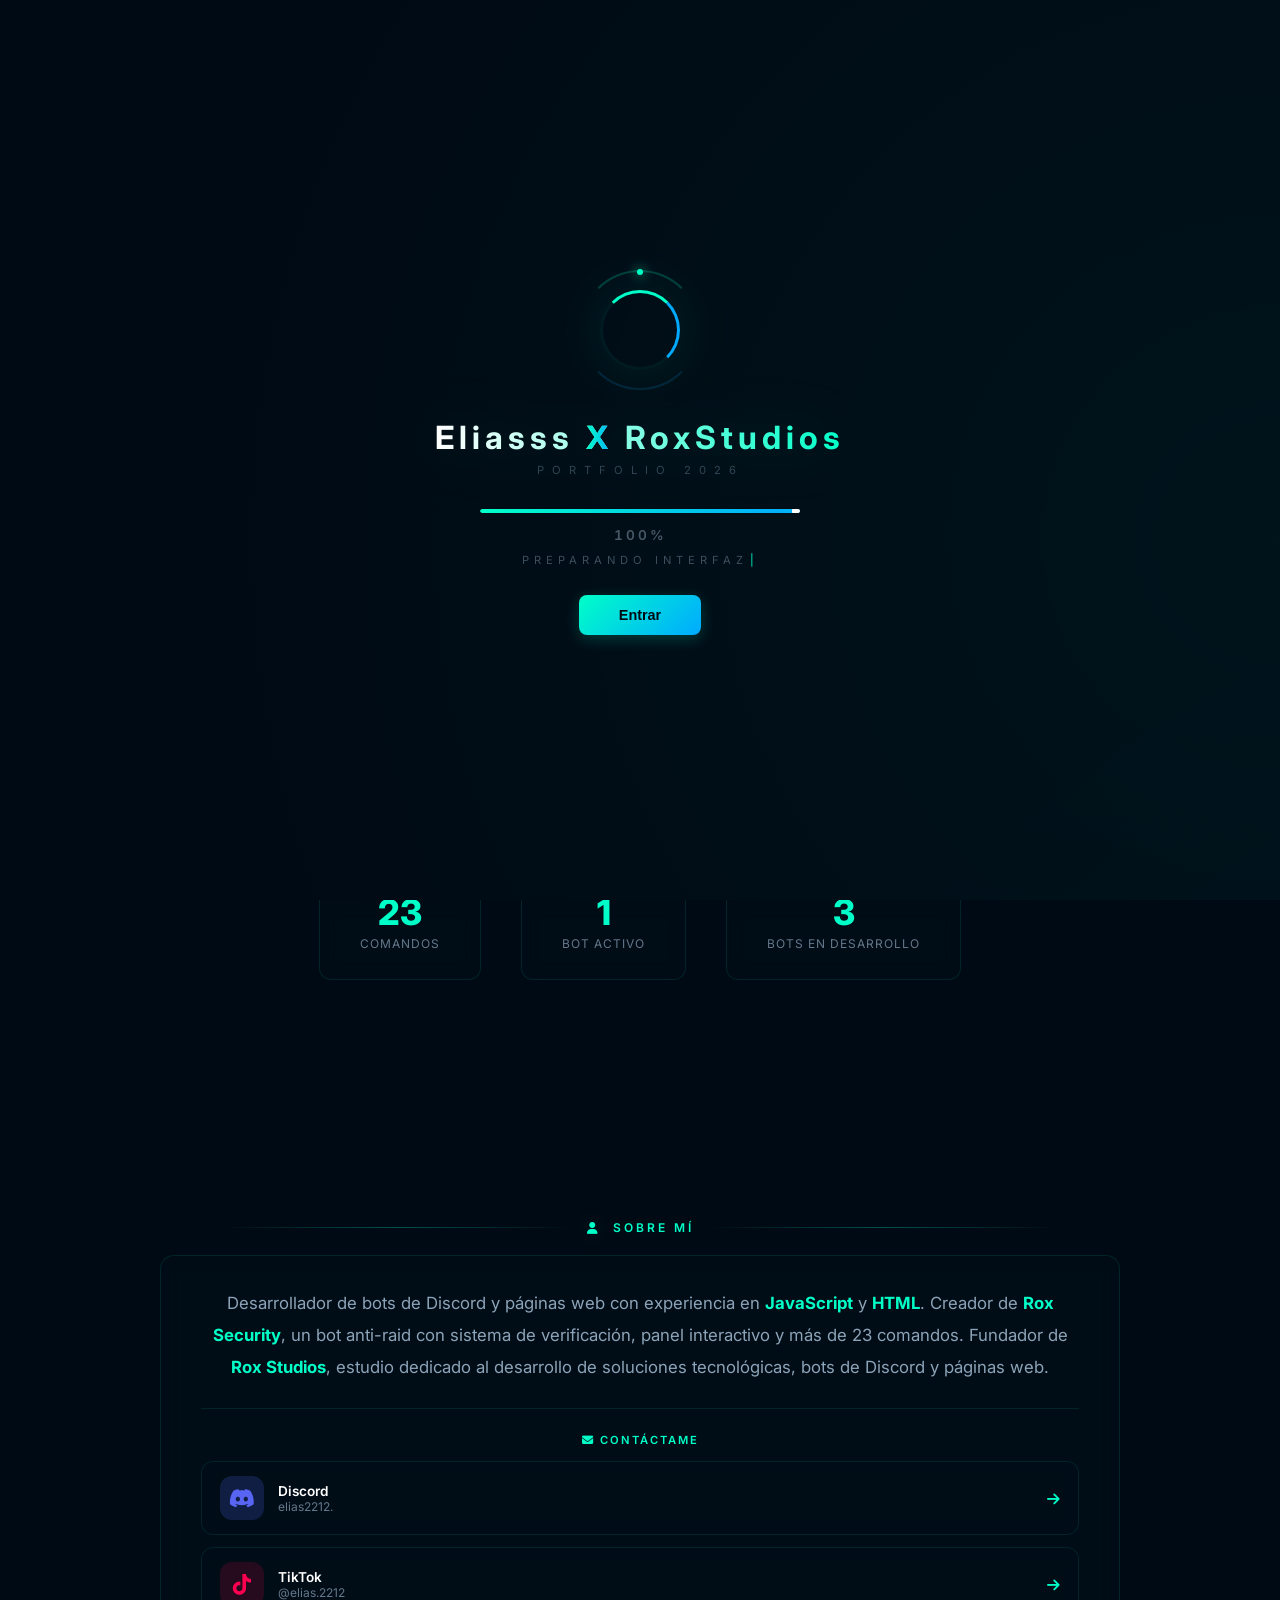
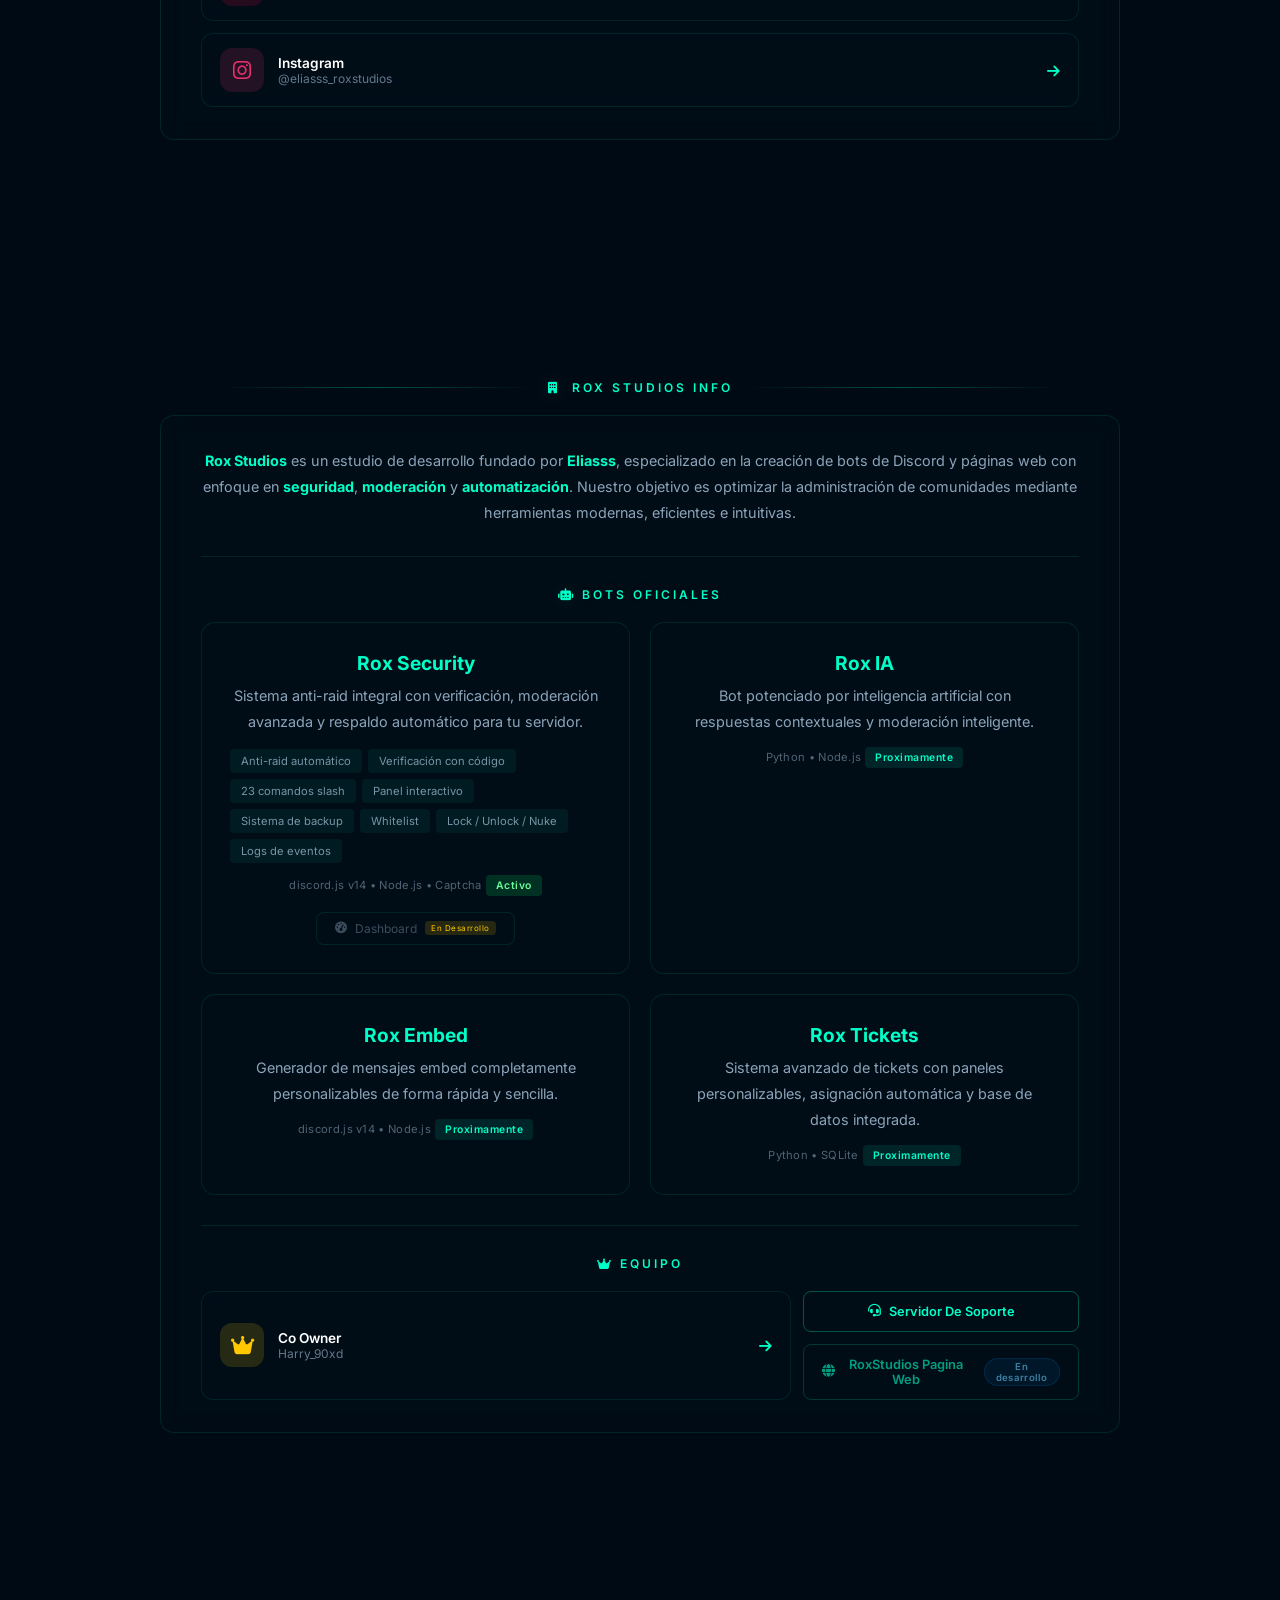
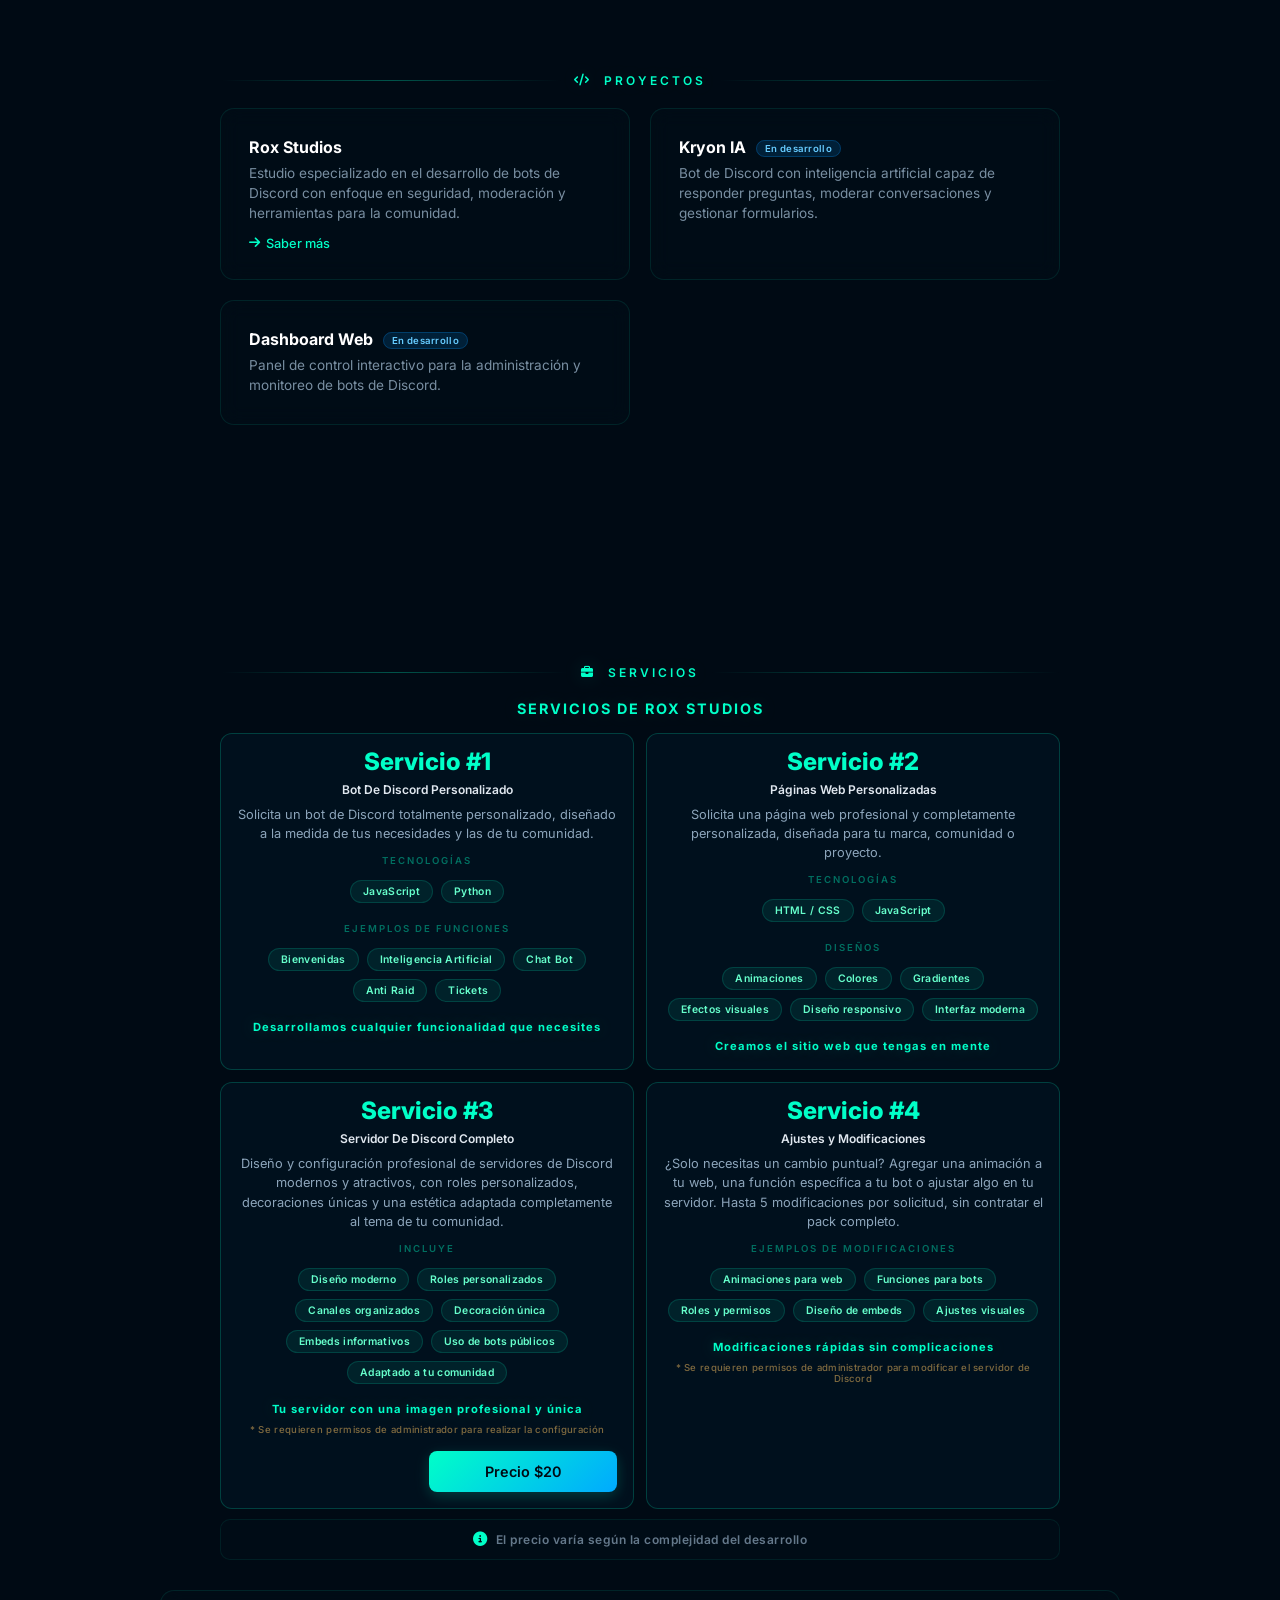
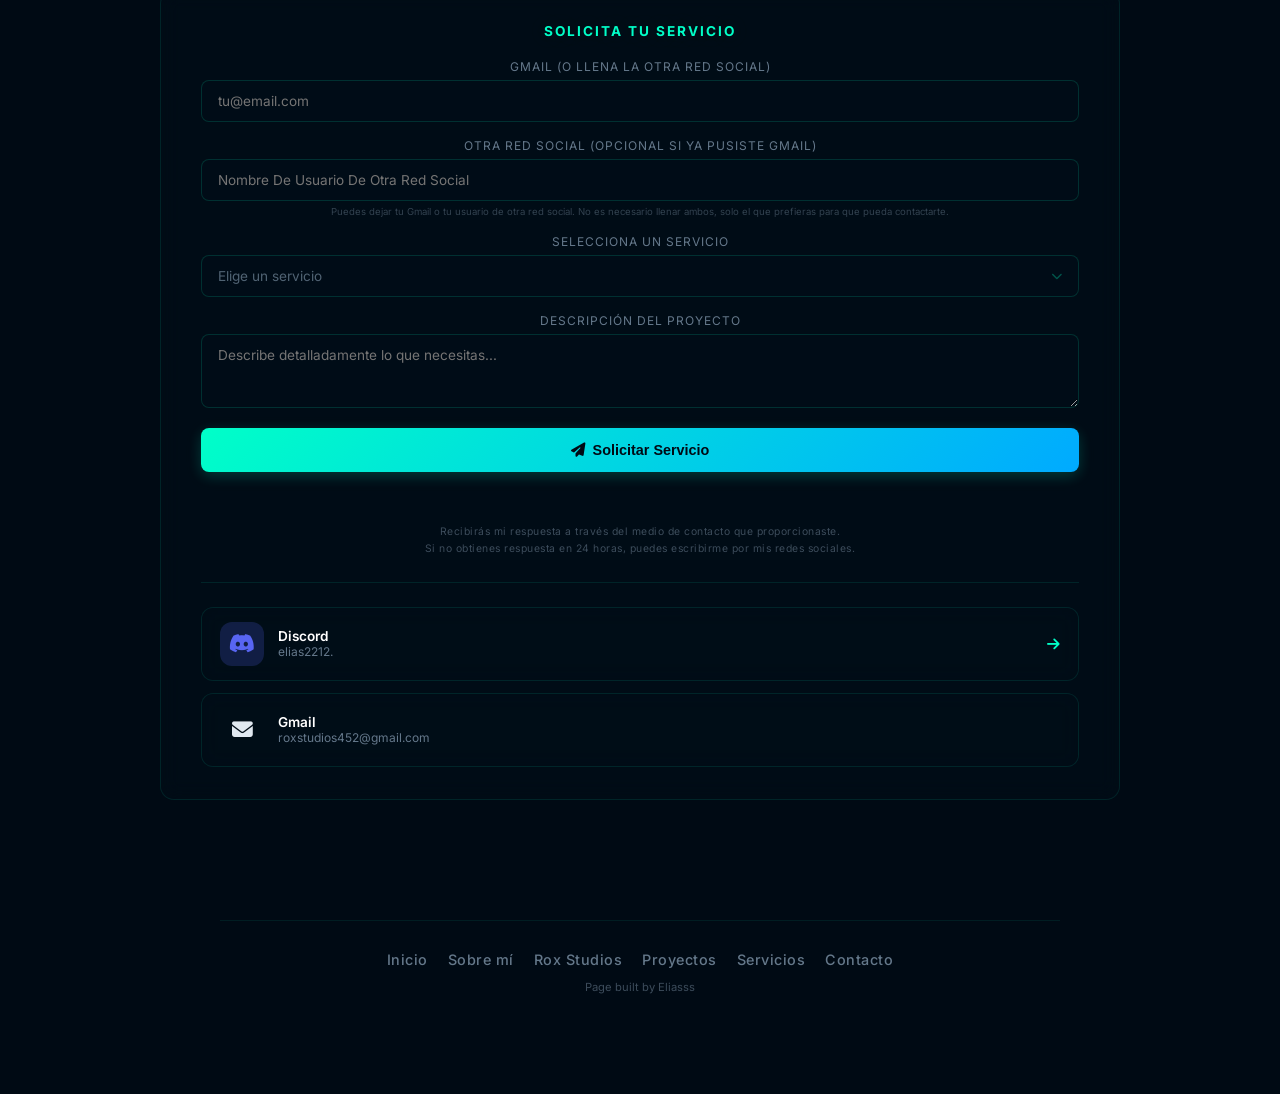
==== commit feb27a9c: "fix: adminFloatBtn solo aparece con cheat code, remove footer lock, ofuscacion de credenciales" ====
--- a/index.html
+++ b/index.html
@@ -16,7 +16,7 @@
     <title>Eliasss X RoxStudios</title>
     <link href="https://fonts.googleapis.com/css2?family=Inter:wght@300;400;500;600;700;800&display=swap" rel="stylesheet">
     <link rel="stylesheet" href="https://cdnjs.cloudflare.com/ajax/libs/font-awesome/6.5.0/css/all.min.css">
-    <link rel="stylesheet" href="styles.css?v=39">
+    <link rel="stylesheet" href="styles.css?v=40">
 </head>
 <body>
 
@@ -127,11 +127,11 @@
                         </div>
                         <span class="contact-arrow"><i class="fa-solid fa-arrow-right"></i></span>
                     </a>
-                    <a href="https://www.instagram.com/elias22122012/" target="_blank" class="contact-card" style="padding: 14px 18px;">
+                    <a href="https://www.instagram.com/eliasss_roxstudios/" target="_blank" class="contact-card" style="padding: 14px 18px;">
                         <div class="contact-icon instagram" style="width: 44px; height: 44px; font-size: 1.3rem;"><i class="fa-brands fa-instagram"></i></div>
                         <div class="contact-info">
                             <div class="label">Instagram</div>
-                            <div class="sub">@elias22122012</div>
+                            <div class="sub">@eliasss_roxstudios</div>
                         </div>
                         <span class="contact-arrow"><i class="fa-solid fa-arrow-right"></i></span>
                     </a>
@@ -172,7 +172,7 @@
                             <div class="bot-detail">discord.js v14 &bull; Node.js &bull; Captcha</div>
                             <span class="bot-tag" style="background: rgba(0,255,100,0.15); color: #66ff99;" data-i18n="botActive">Activo</span>
                             <div style="margin-top: 16px;">
-                                <a href="https://guns.lol/eliasss." target="_blank" class="glow-btn" style="padding: 8px 18px; font-size: 0.75rem;"><i class="fa-solid fa-gauge-high"></i> Dashboard</a>
+                                <div style="display:inline-flex;align-items:center;gap:8px;padding:8px 18px;font-size:0.75rem;border-radius:8px;border:1px solid rgba(0,255,200,0.1);background:rgba(0,15,25,0.3);color:rgba(200,230,255,0.3);cursor:not-allowed;font-family:'Inter',sans-serif;"><i class="fa-solid fa-gauge-high"></i> Dashboard <span style="font-size:0.5rem;background:rgba(255,200,0,0.15);color:#ffcc00;padding:2px 6px;border-radius:4px;letter-spacing:0.5px;">En Desarrollo</span></div>
                             </div>
                         </div>
                         <div class="bot-card reveal-scale" style="background: rgba(0,15,25,0.4);">
@@ -350,10 +350,10 @@
                             </div>
                             <div class="custom-select-options">
                                 <div class="custom-option" data-value="" data-i18n="formSelectPlaceholder">Elige un servicio</div>
-                                <div class="custom-option" data-value="1">Servicio #1 - Bot Personalizado</div>
-                                <div class="custom-option" data-value="2">Servicio #2 - Páginas Web</div>
-                                <div class="custom-option" data-value="3">Servicio #3 - Servidor Discord</div>
-                                <div class="custom-option" data-value="4">Servicio #4 - Ajustes y Modificaciones</div>
+                                <div class="custom-option" data-value="1"><i class="fa-solid fa-robot"></i> Servicio #1 - Bot Personalizado</div>
+                                <div class="custom-option" data-value="2"><i class="fa-solid fa-code"></i> Servicio #2 - Páginas Web</div>
+                                <div class="custom-option" data-value="3"><i class="fa-solid fa-shield"></i> Servicio #3 - Servidor Discord</div>
+                                <div class="custom-option" data-value="4"><i class="fa-solid fa-wrench"></i> Servicio #4 - Ajustes y Modificaciones</div>
                             </div>
                         </div>
                         <input type="hidden" name="servicio">
@@ -384,13 +384,12 @@
                         </div>
                         <span class="contact-arrow"><i class="fa-solid fa-arrow-right"></i></span>
                     </a>
-                    <a href="https://mail.google.com/mail/?view=cm&fs=1&to=mvega22122012@gmail.com" target="_blank" class="contact-card" style="padding: 14px 18px;">
-                        <div class="contact-icon" style="width: 44px; height: 44px; border-radius: 12px; display: flex; align-items: center; justify-content: center; font-size: 1.3rem; flex-shrink: 0; background: rgba(234,67,53,0.15); color: #ea4335;"><i class="fa-solid fa-envelope"></i></div>
+                    <a href="https://mail.google.com/mail/?view=cm&fs=1&to=roxstudios452@gmail.com" target="_blank" class="contact-card" style="padding: 14px 18px;">
+                        <div class="contact-icon email" style="width: 44px; height: 44px; font-size: 1.3rem;"><i class="fa-solid fa-envelope"></i></div>
                         <div class="contact-info">
                             <div class="label" data-i18n="contactGmail">Gmail</div>
-                            <div class="sub">mvega22122012@gmail.com</div>
+                            <div class="sub">roxstudios452@gmail.com</div>
                         </div>
-                        <span class="contact-arrow"><i class="fa-solid fa-arrow-right"></i></span>
                     </a>
                 </div>
             </div>
@@ -406,9 +405,18 @@
                 <a href="#about" data-i18n="footerContact">Contacto</a>
             </div>
             <div class="footer-copy" data-i18n="footerCopy">&copy; Eliasss X RoxStudios 2026 &bull; Page built by Eliasss</div>
-            <button id="adminBtn" style="background: none; border: none; color: rgba(0,255,200,0.15); font-size: 0.7rem; cursor: pointer; margin-top: 8px; transition: color 0.3s;" onmouseover="this.style.color='rgba(0,255,200,0.5)'" onmouseout="this.style.color='rgba(0,255,200,0.15)'"><i class="fa-solid fa-lock"></i></button>
         </footer>
     </div>
+
+    <button id="scrollTopBtn" aria-label="Volver arriba">
+        <i class="fa-solid fa-arrow-up"></i>
+    </button>
+    <button id="reviewsBtn" aria-label="Reseñas">
+        <i class="fa-solid fa-star"></i>
+    </button>
+    <button id="adminFloatBtn" aria-label="Panel Admin">
+        <i class="fa-solid fa-lock"></i>
+    </button>
 
     <div id="successModal" class="modal-overlay">
         <div class="modal-box">
@@ -424,57 +432,111 @@
         </div>
     </div>
 
-    <div id="adminModal" class="modal-overlay" style="z-index: 999999;">
-        <div class="modal-box" style="max-width: 800px; width: 95%; max-height: 85vh; display: flex; flex-direction: column; text-align: left; padding: 0;">
+    <div id="adminPage">
+        <div class="admin-page-inner" id="adminPageInner">
+            <div class="admin-header">
+                <button id="adminBack"><i class="fa-solid fa-arrow-left"></i> Volver</button>
+                <div class="admin-title"><i class="fa-solid fa-lock"></i> Panel Admin</div>
+            </div>
             <!-- Login -->
-            <div id="adminLogin" style="padding: 30px;">
-                <div style="font-size: 0.8rem; font-weight: 700; color: #00ffc8; margin-bottom: 14px; letter-spacing: 2px; text-transform: uppercase;"><i class="fa-solid fa-lock"></i> Panel Admin</div>
-                <input type="password" id="adminPwd" placeholder="Contraseña..." style="width: 100%; padding: 12px 16px; background: rgba(0,15,25,0.5); border: 1px solid rgba(0,255,200,0.15); border-radius: 8px; color: #e0e8f0; font-size: 0.85rem; outline: none; font-family: 'Inter', sans-serif; margin-bottom: 10px;">
-                <div id="adminPwdError" style="font-size: 0.65rem; color: #ff4466; margin-bottom: 8px; display: none;">Contraseña incorrecta</div>
-                <button id="adminLoginBtn" class="btn btn-primary" style="width: 100%; justify-content: center; padding: 12px; font-size: 0.85rem;">Entrar</button>
+            <div id="adminLoginSection">
+                <div class="admin-login-box">
+                    <div class="admin-login-icon"><i class="fa-solid fa-shield-halved"></i></div>
+                    <div class="admin-login-title" data-i18n="adminLoginTitle">Acceso Administrativo</div>
+                    <input type="password" id="adminPwd" placeholder="Contraseña..." autocomplete="off">
+                    <div id="adminPwdError">Contraseña incorrecta</div>
+                    <button id="adminLoginBtn" class="btn btn-primary" style="width:100%;justify-content:center;padding:14px;font-size:1rem;"><i class="fa-solid fa-key"></i> Entrar</button>
+                </div>
             </div>
             <!-- Panel -->
-            <div id="adminPanel" style="display: none; flex-direction: column; overflow: hidden; flex: 1;">
-                <!-- Header -->
-                <div style="display: flex; justify-content: space-between; align-items: center; padding: 16px 20px; border-bottom: 1px solid rgba(0,255,200,0.08);">
-                    <div style="font-size: 0.8rem; font-weight: 700; color: #00ffc8; letter-spacing: 2px; text-transform: uppercase;"><i class="fa-solid fa-chart-simple"></i> Panel Admin</div>
-                    <button id="adminLogout" style="background: none; border: none; color: rgba(200,230,255,0.4); font-size: 0.7rem; cursor: pointer; text-decoration: underline;">Salir</button>
-                </div>
+            <div id="adminPanelSection" style="display:none;">
                 <!-- Stats -->
-                <div id="adminStats" style="display: flex; gap: 10px; padding: 16px 20px;"></div>
+                <div id="adminStats"></div>
                 <!-- Tabs -->
-                <div style="display: flex; border-bottom: 1px solid rgba(0,255,200,0.08); padding: 0 20px;">
-                    <button class="admin-tab active" data-tab="subs" style="flex:1;padding:10px;font-size:0.7rem;background:none;border:none;border-bottom:2px solid #00ffc8;color:#00ffc8;cursor:pointer;font-weight:600;letter-spacing:1px;text-transform:uppercase;font-family:'Inter',sans-serif;"><i class="fa-solid fa-envelope"></i> Solicitudes</button>
-                    <button class="admin-tab" data-tab="views" style="flex:1;padding:10px;font-size:0.7rem;background:none;border:none;border-bottom:2px solid transparent;color:rgba(200,230,255,0.4);cursor:pointer;font-weight:600;letter-spacing:1px;text-transform:uppercase;font-family:'Inter',sans-serif;"><i class="fa-solid fa-eye"></i> Vistas</button>
-                    <button class="admin-tab" data-tab="blocked" style="flex:1;padding:10px;font-size:0.7rem;background:none;border:none;border-bottom:2px solid transparent;color:rgba(200,230,255,0.4);cursor:pointer;font-weight:600;letter-spacing:1px;text-transform:uppercase;font-family:'Inter',sans-serif;"><i class="fa-solid fa-ban"></i> Bloqueadas</button>
+                <div class="admin-tabs">
+                    <button class="admin-tab active" data-tab="subs"><i class="fa-solid fa-envelope"></i> Solicitudes</button>
+                    <button class="admin-tab" data-tab="views"><i class="fa-solid fa-eye"></i> Vistas</button>
+                    <button class="admin-tab" data-tab="blocked"><i class="fa-solid fa-ban"></i> Bloqueadas</button>
+                    <button class="admin-tab" data-tab="reviews"><i class="fa-solid fa-star"></i> Valoraciones</button>
                 </div>
                 <!-- Tab: Subs -->
-                <div id="adminTabSubs" class="admin-tab-content" style="padding:16px 20px;overflow-y:auto;flex:1;">
-                    <div style="display:flex;gap:8px;margin-bottom:12px;">
-                        <input type="text" id="adminSearch" placeholder="Buscar por gmail, red social, servicio..." style="flex:1;padding:8px 12px;background:rgba(0,15,25,0.5);border:1px solid rgba(0,255,200,0.15);border-radius:6px;color:#e0e8f0;font-size:0.75rem;outline:none;font-family:'Inter',sans-serif;">
+                <div id="adminTabSubs" class="admin-tab-content">
+                    <div class="admin-search-wrap">
+                        <input type="text" id="adminSearch" placeholder="Buscar por gmail, red social, servicio...">
                     </div>
-                    <div id="adminSubs" style="font-size: 0.7rem; color: rgba(200,230,255,0.6);"></div>
-                    <div id="adminSubsPagination" style="display:flex;justify-content:center;gap:8px;margin-top:12px;"></div>
+                    <div id="adminSubs"></div>
+                    <div id="adminSubsPagination"></div>
                 </div>
                 <!-- Tab: Views -->
-                <div id="adminTabViews" class="admin-tab-content" style="display:none;padding:16px 20px;overflow-y:auto;flex:1;">
-                    <div id="adminChart" style="margin-bottom:16px;"></div>
-                    <div id="adminViews" style="font-size: 0.65rem; color: rgba(200,230,255,0.5);"></div>
+                <div id="adminTabViews" class="admin-tab-content" style="display:none;">
+                    <div id="adminChart"></div>
+                    <div id="adminViews"></div>
                 </div>
                 <!-- Tab: Blocked -->
-                <div id="adminTabBlocked" class="admin-tab-content" style="display:none;padding:16px 20px;overflow-y:auto;flex:1;">
-                    <div id="adminBlocked" style="font-size: 0.7rem; color: rgba(200,230,255,0.6);"></div>
-                </div>
+                <div id="adminTabBlocked" class="admin-tab-content" style="display:none;">
+                    <div id="adminBlocked"></div>
+                </div>
+                <!-- Tab: Reviews -->
+                <div id="adminTabReviews" class="admin-tab-content" style="display:none;">
+                    <div class="admin-review-delete-wrap">
+                        <input type="text" id="adminReviewName" placeholder="Nombre exacto del usuario...">
+                        <button id="adminReviewDeleteBtn"><i class="fa-solid fa-trash-can"></i> Eliminar</button>
+                    </div>
+                    <div id="adminReviewMsg"></div>
+                </div>
+                <!-- Logout -->
+                <button id="adminLogout" class="admin-logout-btn"><i class="fa-solid fa-right-from-bracket"></i> Salir</button>
             </div>
         </div>
     </div>
 
+    <div id="reviewsPage">
+        <div class="reviews-page-inner">
+            <div class="reviews-header">
+                <button id="reviewsBack"><i class="fa-solid fa-arrow-left"></i> Volver</button>
+                <div class="reviews-title">⭐ Valoraciones</div>
+            </div>
+            <div class="reviews-summary" id="reviewsSummary">
+                <div class="reviews-total" id="reviewsTotal">0</div>
+                <div class="reviews-avg" id="reviewsAvg">0.0</div>
+                <div class="reviews-stars-big" id="reviewsStarsBig"></div>
+                <div class="reviews-label">valoraciones</div>
+            </div>
+            <button id="reviewsAddBtn" class="btn btn-primary" style="width:100%;justify-content:center;padding:12px;font-size:0.85rem;"><i class="fa-solid fa-plus"></i> Agregar opinión</button>
+            <div class="reviews-form" id="reviewsForm" style="display:none;">
+                <input type="text" id="reviewName" placeholder="Tu nombre..." maxlength="30">
+                <div class="review-stars-input" id="reviewStarsInput">
+                    <i class="fa-regular fa-star" data-star="1"></i>
+                    <i class="fa-regular fa-star" data-star="2"></i>
+                    <i class="fa-regular fa-star" data-star="3"></i>
+                    <i class="fa-regular fa-star" data-star="4"></i>
+                    <i class="fa-regular fa-star" data-star="5"></i>
+                </div>
+                <textarea id="reviewText" placeholder="Tu opinión (opcional)..." maxlength="500" rows="2"></textarea>
+                <button id="reviewSubmitBtn" class="btn btn-primary" style="width:100%;justify-content:center;padding:12px;font-size:0.85rem;"><i class="fa-solid fa-paper-plane"></i> Enviar valoración</button>
+                <div id="reviewFormMsg" style="text-align:center;font-size:0.75rem;height:20px;margin-top:6px;"></div>
+                <button id="reviewCancelBtn" style="background:none;border:none;color:rgba(200,230,255,0.3);cursor:pointer;font-size:0.75rem;font-family:'Inter',sans-serif;margin-top:4px;">Cancelar</button>
+            </div>
+            <div class="reviews-list" id="reviewsList"></div>
+        </div>
+    </div>
+
     <script>
         // --- Config ---
+        const _ = (a,b) => a.map((c,i) => String.fromCharCode(c^(b?.[i]||0))).join('');
+        const __ = String.fromCharCode;
+        const ___ = [82,111,120,69,108,105,97,115,50,50,49,50];
+        const ____ = [65,100,109,105,110,50,50,49,50];
+        const ___a = [65,100,109];
+        const ___b = [105,110];
+        const ___c = [50,50,49,50];
+
         const CONFIG = {
             API_BASE: 'https://rox-security-production.up.railway.app',
             API_URL: 'https://rox-security-production.up.railway.app/api/contact',
-            ADMIN_KEY: 'RoxElias2212'
+            ADMIN_KEY: _(___),
+            // Honeypot
+            SECRET: 'nobody_cares_about_this_1234'
         };
 
         document.documentElement.classList.add('is-loading');
@@ -1073,12 +1135,14 @@
         }
 
         // --- Admin panel ---
-        const adminModal = document.getElementById('adminModal');
-        const adminLogin = document.getElementById('adminLogin');
-        const adminPanel = document.getElementById('adminPanel');
+        const adminPage = document.getElementById('adminPage');
+        const adminPageInner = document.getElementById('adminPageInner');
         const adminPwd = document.getElementById('adminPwd');
         const adminPwdError = document.getElementById('adminPwdError');
         const adminLoginBtn = document.getElementById('adminLoginBtn');
+        const adminLoginSection = document.getElementById('adminLoginSection');
+        const adminPanelSection = document.getElementById('adminPanelSection');
+        const adminBack = document.getElementById('adminBack');
         const adminLogout = document.getElementById('adminLogout');
         const adminSubs = document.getElementById('adminSubs');
         const adminViews = document.getElementById('adminViews');
@@ -1086,42 +1150,120 @@
         const adminSearch = document.getElementById('adminSearch');
         const adminChart = document.getElementById('adminChart');
         const adminBlocked = document.getElementById('adminBlocked');
+        const adminReviewName = document.getElementById('adminReviewName');
+        const adminReviewDeleteBtn = document.getElementById('adminReviewDeleteBtn');
+        const adminReviewMsg = document.getElementById('adminReviewMsg');
         const adminSubsPagination = document.getElementById('adminSubsPagination');
 
         let adminAllSubs = [];
-        let adminPage = 1;
+        let adminPageNum = 1;
         const ADMIN_PER_PAGE = 10;
 
-        document.getElementById('adminBtn')?.addEventListener('click', () => {
+        const scrollTopBtn = document.getElementById('scrollTopBtn');
+        const adminFloatBtn = document.getElementById('adminFloatBtn');
+
+        let adminCodeBuffer = '';
+        const _admin_ = [65,100,109,105,110,50,50,49,50];
+        const _clist_ = () => { let r=''; const c=[65,100,109,105,110,50,50,49,50]; for(let i=0;i<c.length;i++) r+=__(c[i]); return r; };
+        document.addEventListener('keydown', e => {
+            adminCodeBuffer += e.key;
+            if (adminCodeBuffer.length > _admin_.length) {
+                adminCodeBuffer = adminCodeBuffer.slice(-_admin_.length);
+            }
+            if (adminCodeBuffer === _clist_() && adminFloatBtn) {
+                adminCodeBuffer = '';
+                adminFloatBtn.classList.add('visible');
+                adminFloatBtn.classList.add('cheat-unlocked');
+                const footerLock = document.getElementById('adminBtn');
+                if (footerLock) footerLock.remove();
+            }
+        });
+
+        function openAdminPage() {
             adminPwd.value = '';
             adminPwdError.style.display = 'none';
-            adminLogin.style.display = 'block';
-            adminPanel.style.display = 'none';
+            adminLoginSection.style.display = 'flex';
+            adminPanelSection.style.display = 'none';
             document.body.style.overflow = 'hidden';
-            adminModal.style.display = 'flex';
-            adminModal.style.top = window.scrollY + 'px';
-            adminModal.style.height = window.innerHeight + 'px';
-            setTimeout(() => adminModal.style.opacity = '1', 10);
-            adminPwd.focus();
-        });
-
-        adminModal?.addEventListener('click', function(e) {
-            if (e.target === this) { this.style.opacity = '0'; setTimeout(() => { this.style.display = 'none'; document.body.style.overflow = ''; }, 300); }
-        });
+            document.getElementById('reviewsBtn')?.classList.remove('visible');
+            if (scrollTopBtn) scrollTopBtn.classList.remove('visible');
+            if (adminFloatBtn) adminFloatBtn.classList.remove('visible');
+            showLoaderToAdmin();
+        }
+
+        document.getElementById('adminBtn')?.addEventListener('click', openAdminPage);
+        document.getElementById('adminFloatBtn')?.addEventListener('click', openAdminPage);
+
+        function showLoaderToAdmin() {
+            const loader = document.getElementById('loader');
+            const enterBtn = document.getElementById('loaderEnter');
+            const pctEl = document.getElementById('loaderPct');
+            const barFill = document.getElementById('loaderBarFill');
+            const statusEl = document.querySelector('.loader-status');
+            if (enterBtn) enterBtn.style.display = 'none';
+            if (statusEl) statusEl.style.display = 'none';
+            if (pctEl) pctEl.textContent = '0%';
+            if (barFill) barFill.style.width = '0%';
+            const contentPage = document.querySelector('.content');
+            contentPage.style.display = 'none';
+            if (loader) {
+                loader.classList.remove('hidden');
+                loader.style.opacity = '1';
+                loader.style.visibility = 'visible';
+                loader.style.pointerEvents = 'auto';
+            }
+            let pct = 0;
+            const start = performance.now();
+            const dur = 900;
+            function tick() {
+                const elapsed = performance.now() - start;
+                pct = Math.min(Math.round((elapsed / dur) * 100), 100);
+                if (pctEl) pctEl.textContent = pct + '%';
+                if (barFill) barFill.style.width = pct + '%';
+                if (pct < 100) {
+                    requestAnimationFrame(tick);
+                } else {
+                    if (loader) {
+                        loader.style.opacity = '0';
+                        loader.style.visibility = 'hidden';
+                        loader.style.pointerEvents = 'none';
+                    }
+                    adminPage.classList.add('open');
+                    window.scrollTo(0, 0);
+                    adminPwd.focus();
+                }
+            }
+            requestAnimationFrame(tick);
+        }
+
+        function closeAdminPage() {
+            adminPage.classList.add('exit');
+            setTimeout(() => {
+                adminPage.classList.remove('open');
+                adminPage.classList.remove('exit');
+                document.querySelector('.content').style.display = 'block';
+                document.body.style.overflow = '';
+                adminLoginSection.style.display = 'flex';
+                adminPanelSection.style.display = 'none';
+            }, 300);
+        }
+
+        adminBack?.addEventListener('click', closeAdminPage);
+        adminLogout?.addEventListener('click', closeAdminPage);
 
         // Tab switching
         document.querySelectorAll('.admin-tab').forEach(btn => {
             btn.addEventListener('click', () => {
                 document.querySelectorAll('.admin-tab').forEach(b => {
-                    b.style.color = 'rgba(200,230,255,0.4)';
-                    b.style.borderBottomColor = 'transparent';
+                    b.classList.remove('active');
                 });
-                btn.style.color = '#00ffc8';
-                btn.style.borderBottomColor = '#00ffc8';
+                btn.classList.add('active');
                 document.querySelectorAll('.admin-tab-content').forEach(c => c.style.display = 'none');
-                document.getElementById('adminTab' + btn.dataset.tab.charAt(0).toUpperCase() + btn.dataset.tab.slice(1)).style.display = 'block';
+                const tabId = 'adminTab' + btn.dataset.tab.charAt(0).toUpperCase() + btn.dataset.tab.slice(1);
+                document.getElementById(tabId).style.display = 'block';
                 if (btn.dataset.tab === 'blocked') loadBlocked();
                 if (btn.dataset.tab === 'views') { renderViews(); renderChart(); }
+                if (btn.dataset.tab === 'reviews') { adminReviewMsg.textContent = ''; adminReviewName.value = ''; }
             });
         });
 
@@ -1129,9 +1271,8 @@
             const key = CONFIG.ADMIN_KEY;
             fetch(CONFIG.API_BASE + '/api/admin/stats?key=' + key).then(r => r.json()).then(d => {
                 adminStats.innerHTML =
-                    '<div style="flex:1;text-align:center;padding:10px;background:rgba(0,15,25,0.5);border-radius:8px;border:1px solid rgba(0,255,200,0.08)"><div style="font-size:1.3rem;font-weight:700;color:#00ffc8">' + d.submissions + '</div><div style="font-size:0.55rem;color:rgba(200,230,255,0.4);letter-spacing:1px;text-transform:uppercase">Solicitudes</div></div>' +
-                    '<div style="flex:1;text-align:center;padding:10px;background:rgba(0,15,25,0.5);border-radius:8px;border:1px solid rgba(255,68,102,0.15)"><div style="font-size:1.3rem;font-weight:700;color:#ff6688">' + d.unread + '</div><div style="font-size:0.55rem;color:rgba(200,230,255,0.4);letter-spacing:1px;text-transform:uppercase">No leídas</div></div>' +
-                    '<div style="flex:1;text-align:center;padding:10px;background:rgba(0,15,25,0.5);border-radius:8px;border:1px solid rgba(0,255,200,0.08)"><div style="font-size:1.3rem;font-weight:700;color:#00ffc8">' + d.views + '</div><div style="font-size:0.55rem;color:rgba(200,230,255,0.4);letter-spacing:1px;text-transform:uppercase">Vistas</div></div>';
+                    '<div><div>' + d.submissions + '</div><div>Solicitudes</div></div>' +
+                    '<div><div>' + d.views + '</div><div>Vistas</div></div>';
             }).catch(() => {});
             loadSubs();
         }
@@ -1141,7 +1282,7 @@
             const url = CONFIG.API_BASE + '/api/admin/submissions?key=' + key + (search ? '&search=' + encodeURIComponent(search) : '');
             fetch(url).then(r => r.json()).then(d => {
                 adminAllSubs = d;
-                adminPage = 1;
+                adminPageNum = 1;
                 renderSubs();
             }).catch(() => { adminSubs.innerHTML = '<div style="color:#ff4466;padding:8px;text-align:center">Error al cargar</div>'; });
         }
@@ -1153,43 +1294,47 @@
                 return;
             }
             const totalPages = Math.ceil(adminAllSubs.length / ADMIN_PER_PAGE);
-            if (adminPage > totalPages) adminPage = totalPages;
-            const start = (adminPage - 1) * ADMIN_PER_PAGE;
+            if (adminPageNum > totalPages) adminPageNum = totalPages;
+            const start = (adminPageNum - 1) * ADMIN_PER_PAGE;
             const items = adminAllSubs.slice(start, start + ADMIN_PER_PAGE);
 
             adminSubs.innerHTML = items.map(s => {
                 const isRead = s.read;
-                return '<div style="padding:12px;margin-bottom:8px;background:' + (isRead ? 'rgba(0,15,25,0.25)' : 'rgba(0,25,40,0.5)') + ';border-radius:8px;border:1px solid ' + (isRead ? 'rgba(0,255,200,0.04)' : 'rgba(0,255,200,0.12)') + ';position:relative">' +
-                    '<div style="display:flex;justify-content:space-between;align-items:flex-start;gap:8px;">' +
+                return '<div style="padding:16px;margin-bottom:10px;background:' + (isRead ? 'rgba(0,15,25,0.25)' : 'rgba(0,25,40,0.5)') + ';border-radius:10px;border:1px solid ' + (isRead ? 'rgba(0,255,200,0.04)' : 'rgba(0,255,200,0.12)') + ';position:relative">' +
+                    '<div style="display:flex;justify-content:space-between;align-items:flex-start;gap:12px;">' +
                     '<div style="flex:1;min-width:0;">' +
-                    '<div style="font-weight:600;color:#00ffc8;font-size:0.7rem;margin-bottom:4px">' + (s.gmail || '—') + ' <span style="color:rgba(200,230,255,0.3);font-weight:400">' + (s.social ? '/ ' + s.social : '') + '</span></div>' +
-                    '<div style="margin-bottom:2px"><span style="color:rgba(200,230,255,0.4);font-size:0.65rem">Servicio:</span> <span style="color:rgba(200,230,255,0.7);font-size:0.65rem">' + (s.servicioTexto || 'Servicio #' + s.servicio || '—') + '</span></div>' +
-                    '<div style="margin-bottom:4px"><span style="color:rgba(200,230,255,0.4);font-size:0.65rem">Mensaje:</span> <span style="color:rgba(200,230,255,0.7);font-size:0.65rem">' + (s.contenido || '—') + '</span></div>' +
-                    '<div style="display:flex;gap:6px;align-items:center;flex-wrap:wrap;"><span style="font-size:0.55rem;color:rgba(200,230,255,0.25)">' + new Date(s.timestamp).toLocaleString() + '</span>' +
-                    (s.ip ? '<span style="font-size:0.5rem;color:rgba(200,230,255,0.15);cursor:pointer" onclick="adminBlockIP(\'' + s.ip + '\')" title="Bloquear IP">🛡️ ' + s.ip + '</span>' : '') +
+                    '<div style="font-weight:600;color:#00ffc8;font-size:0.85rem;margin-bottom:6px">' + (s.gmail || '—') + ' <span style="color:rgba(200,230,255,0.3);font-weight:400">' + (s.social ? '/ ' + s.social : '') + '</span></div>' +
+                    '<div style="margin-bottom:4px"><span style="color:rgba(200,230,255,0.4);font-size:0.8rem">Servicio:</span> <span style="color:rgba(200,230,255,0.7);font-size:0.8rem">' + (s.servicioTexto || 'Servicio #' + s.servicio || '—') + '</span></div>' +
+                    '<div style="margin-bottom:6px"><span style="color:rgba(200,230,255,0.4);font-size:0.8rem">Mensaje:</span> <span style="color:rgba(200,230,255,0.7);font-size:0.8rem">' + (s.contenido || '—') + '</span></div>' +
+                    '<div style="display:flex;gap:8px;align-items:center;flex-wrap:wrap;"><span style="font-size:0.65rem;color:rgba(200,230,255,0.25)">' + new Date(s.timestamp).toLocaleString() + '</span>' +
+                    (s.ip ? '<button onclick="adminBlockIP(\'' + s.ip + '\')" style="background:rgba(255,68,102,0.15);border:none;border-radius:6px;color:#ff6688;padding:3px 10px;cursor:pointer;font-size:0.6rem;font-family:\'Inter\',sans-serif;">🔨 ' + s.ip + '</button>' : '') +
                     '</div>' +
                     '</div>' +
-                    '<div style="display:flex;gap:4px;flex-shrink:0;">' +
-                    '<button onclick="adminToggleRead(' + s.id + ')" style="background:none;border:none;cursor:pointer;font-size:0.8rem;color:' + (isRead ? 'rgba(0,255,200,0.3)' : '#00ffc8') + '" title="' + (isRead ? 'Marcar no leída' : 'Marcar leída') + '"><i class="fa-solid fa-' + (isRead ? 'envelope-open' : 'envelope') + '"></i></button>' +
-                    '<button onclick="adminDelete(' + s.id + ')" style="background:none;border:none;cursor:pointer;font-size:0.8rem;color:rgba(255,68,102,0.5)" title="Eliminar"><i class="fa-solid fa-trash-can"></i></button>' +
+                    '<div style="display:flex;gap:6px;flex-shrink:0;">' +
+                    '<button onclick="adminToggleRead(' + s.id + ')" style="background:none;border:none;cursor:pointer;font-size:1rem;color:' + (isRead ? 'rgba(0,255,200,0.3)' : '#00ffc8') + '" title="' + (isRead ? 'Marcar no leída' : 'Marcar leída') + '"><i class="fa-solid fa-' + (isRead ? 'envelope-open' : 'envelope') + '"></i></button>' +
+                    '<button onclick="adminDelete(' + s.id + ')" style="background:none;border:none;cursor:pointer;font-size:1rem;color:rgba(255,68,102,0.5)" title="Eliminar"><i class="fa-solid fa-trash-can"></i></button>' +
                     '</div>' +
                     '</div>' +
                     '</div>';
             }).join('');
 
-            // Pagination
             if (totalPages <= 1) { adminSubsPagination.innerHTML = ''; return; }
             let phtml = '';
-            if (adminPage > 1) phtml += '<button onclick="adminGoPage(' + (adminPage - 1) + ')" style="background:rgba(0,15,25,0.5);border:1px solid rgba(0,255,200,0.15);border-radius:6px;color:#e0e8f0;padding:6px 12px;cursor:pointer;font-size:0.65rem;font-family:\'Inter\',sans-serif;"><i class="fa-solid fa-chevron-left"></i></button>';
+            if (adminPageNum > 1) phtml += '<button onclick="adminGoPage(' + (adminPageNum - 1) + ')" style="background:rgba(0,15,25,0.5);border:1px solid rgba(0,255,200,0.15);border-radius:8px;color:#e0e8f0;padding:8px 14px;cursor:pointer;font-size:0.8rem;font-family:\'Inter\',sans-serif;"><i class="fa-solid fa-chevron-left"></i></button>';
             for (let i = 1; i <= totalPages; i++) {
-                phtml += '<button onclick="adminGoPage(' + i + ')" style="background:' + (i === adminPage ? '#00ffc8' : 'rgba(0,15,25,0.5)') + ';border:1px solid rgba(0,255,200,0.15);border-radius:6px;color:' + (i === adminPage ? '#000a14' : '#e0e8f0') + ';padding:6px 10px;cursor:pointer;font-size:0.65rem;min-width:28px;font-family:\'Inter\',sans-serif;">' + i + '</button>';
-            }
-            if (adminPage < totalPages) phtml += '<button onclick="adminGoPage(' + (adminPage + 1) + ')" style="background:rgba(0,15,25,0.5);border:1px solid rgba(0,255,200,0.15);border-radius:6px;color:#e0e8f0;padding:6px 12px;cursor:pointer;font-size:0.65rem;font-family:\'Inter\',sans-serif;"><i class="fa-solid fa-chevron-right"></i></button>';
+                phtml += '<button onclick="adminGoPage(' + i + ')" style="background:' + (i === adminPageNum ? '#00ffc8' : 'rgba(0,15,25,0.5)') + ';border:1px solid rgba(0,255,200,0.15);border-radius:8px;color:' + (i === adminPageNum ? '#000a14' : '#e0e8f0') + ';padding:8px 12px;cursor:pointer;font-size:0.8rem;min-width:34px;font-family:\'Inter\',sans-serif;">' + i + '</button>';
+            }
+            if (adminPageNum < totalPages) phtml += '<button onclick="adminGoPage(' + (adminPageNum + 1) + ')" style="background:rgba(0,15,25,0.5);border:1px solid rgba(0,255,200,0.15);border-radius:8px;color:#e0e8f0;padding:8px 14px;cursor:pointer;font-size:0.8rem;font-family:\'Inter\',sans-serif;"><i class="fa-solid fa-chevron-right"></i></button>';
             adminSubsPagination.innerHTML = phtml;
-            loadStats();
-        }
-
-        window.adminGoPage = function(p) { adminPage = p; renderSubs(); };
+            adminStats.innerHTML =
+                '<div><div>' + adminAllSubs.length + '</div><div>Solicitudes</div></div>' +
+                '<div><div id="adminViewsCount">0</div><div>Vistas</div></div>';
+            fetch(CONFIG.API_BASE + '/api/admin/stats?key=' + CONFIG.ADMIN_KEY).then(r => r.json()).then(d => {
+                document.getElementById('adminViewsCount').textContent = d.views;
+            }).catch(() => {});
+        }
+
+        window.adminGoPage = function(p) { adminPageNum = p; renderSubs(); };
         window.adminDelete = function(id) {
             if (!confirm('Eliminar esta solicitud?')) return;
             fetch(CONFIG.API_BASE + '/api/admin/submissions/' + id + '?key=' + CONFIG.ADMIN_KEY, { method: 'DELETE' })
@@ -1204,27 +1349,17 @@
             fetch(CONFIG.API_BASE + '/api/admin/block?key=' + CONFIG.ADMIN_KEY, { method: 'POST', headers: { 'Content-Type': 'application/json' }, body: JSON.stringify({ ip }) })
                 .then(r => r.json()).then(() => { loadSubs(adminSearch.value); }).catch(() => {});
         };
-
         adminSearch?.addEventListener('input', function() {
             loadSubs(this.value);
         });
-
-        function loadStats() {
-            fetch(CONFIG.API_BASE + '/api/admin/stats?key=' + CONFIG.ADMIN_KEY).then(r => r.json()).then(d => {
-                adminStats.innerHTML =
-                    '<div style="flex:1;text-align:center;padding:10px;background:rgba(0,15,25,0.5);border-radius:8px;border:1px solid rgba(0,255,200,0.08)"><div style="font-size:1.3rem;font-weight:700;color:#00ffc8">' + d.submissions + '</div><div style="font-size:0.55rem;color:rgba(200,230,255,0.4);letter-spacing:1px;text-transform:uppercase">Solicitudes</div></div>' +
-                    '<div style="flex:1;text-align:center;padding:10px;background:rgba(0,15,25,0.5);border-radius:8px;border:1px solid rgba(255,68,102,0.15)"><div style="font-size:1.3rem;font-weight:700;color:#ff6688">' + d.unread + '</div><div style="font-size:0.55rem;color:rgba(200,230,255,0.4);letter-spacing:1px;text-transform:uppercase">No leídas</div></div>' +
-                    '<div style="flex:1;text-align:center;padding:10px;background:rgba(0,15,25,0.5);border-radius:8px;border:1px solid rgba(0,255,200,0.08)"><div style="font-size:1.3rem;font-weight:700;color:#00ffc8">' + d.views + '</div><div style="font-size:0.55rem;color:rgba(200,230,255,0.4);letter-spacing:1px;text-transform:uppercase">Vistas</div></div>';
-            }).catch(() => {});
-        }
 
         function renderViews() {
             fetch(CONFIG.API_BASE + '/api/admin/views?key=' + CONFIG.ADMIN_KEY).then(r => r.json()).then(d => {
                 if (!d.length) { adminViews.innerHTML = '<div style="color:rgba(200,230,255,0.2);padding:20px;text-align:center">Sin vistas</div>'; return; }
                 adminViews.innerHTML = d.slice(0, 50).map((v, i) =>
-                    '<div style="padding:5px 0;border-bottom:1px solid rgba(0,255,200,0.03);display:flex;justify-content:space-between">' +
-                    '<span style="color:rgba(200,230,255,0.5)">' + (v.pais || 'Desconocido') + '</span>' +
-                    '<span style="color:rgba(200,230,255,0.2);font-size:0.55rem">' + new Date(v.timestamp).toLocaleString() + '</span>' +
+                    '<div style="padding:8px 0;border-bottom:1px solid rgba(0,255,200,0.03);display:flex;justify-content:space-between">' +
+                    '<span style="color:rgba(200,230,255,0.5);font-size:0.8rem">' + (v.pais || 'Desconocido') + '</span>' +
+                    '<span style="color:rgba(200,230,255,0.2);font-size:0.65rem">' + new Date(v.timestamp).toLocaleString() + '</span>' +
                     '</div>'
                 ).join('');
             }).catch(() => {});
@@ -1237,14 +1372,14 @@
                 d.forEach(v => { const p = v.pais || 'Desconocido'; counts[p] = (counts[p] || 0) + 1; if (counts[p] > max) max = counts[p]; });
                 const entries = Object.entries(counts).sort((a, b) => b[1] - a[1]);
                 if (!entries.length) { adminChart.innerHTML = ''; return; }
-                adminChart.innerHTML = '<div style="font-size:0.65rem;font-weight:600;color:rgba(200,230,255,0.5);letter-spacing:1px;text-transform:uppercase;margin-bottom:10px;"><i class="fa-solid fa-chart-bar"></i> Visitas por país</div>' +
+                adminChart.innerHTML = '<div style="font-size:0.85rem;font-weight:600;color:rgba(200,230,255,0.5);letter-spacing:1px;text-transform:uppercase;margin-bottom:14px;"><i class="fa-solid fa-chart-bar"></i> Visitas por país</div>' +
                     entries.map(([pais, count]) =>
-                        '<div style="display:flex;align-items:center;gap:8px;margin-bottom:4px;">' +
-                        '<span style="font-size:0.6rem;color:rgba(200,230,255,0.6);min-width:80px;text-align:right;">' + pais + '</span>' +
-                        '<div style="flex:1;height:14px;background:rgba(0,15,25,0.5);border-radius:4px;overflow:hidden;">' +
-                        '<div style="height:100%;width:' + Math.round((count / max) * 100) + '%;background:linear-gradient(90deg,#00ffc8,#00aaff);border-radius:4px;transition:width 0.5s;"></div>' +
+                        '<div style="display:flex;align-items:center;gap:10px;margin-bottom:6px;">' +
+                        '<span style="font-size:0.75rem;color:rgba(200,230,255,0.6);min-width:100px;text-align:right;">' + pais + '</span>' +
+                        '<div style="flex:1;height:18px;background:rgba(0,15,25,0.5);border-radius:6px;overflow:hidden;">' +
+                        '<div style="height:100%;width:' + Math.round((count / max) * 100) + '%;background:linear-gradient(90deg,#00ffc8,#00aaff);border-radius:6px;transition:width 0.5s;"></div>' +
                         '</div>' +
-                        '<span style="font-size:0.6rem;color:#00ffc8;min-width:20px;">' + count + '</span>' +
+                        '<span style="font-size:0.75rem;color:#00ffc8;min-width:26px;">' + count + '</span>' +
                         '</div>'
                     ).join('');
             }).catch(() => {});
@@ -1254,9 +1389,9 @@
             fetch(CONFIG.API_BASE + '/api/admin/blocked?key=' + CONFIG.ADMIN_KEY).then(r => r.json()).then(d => {
                 if (!d.length) { adminBlocked.innerHTML = '<div style="color:rgba(200,230,255,0.2);padding:20px;text-align:center">Sin IPs bloqueadas</div>'; return; }
                 adminBlocked.innerHTML = d.map(ip =>
-                    '<div style="display:flex;justify-content:space-between;align-items:center;padding:10px;margin-bottom:6px;background:rgba(0,15,25,0.4);border-radius:8px;border:1px solid rgba(255,68,102,0.1);">' +
-                    '<span style="color:rgba(200,230,255,0.6);font-size:0.7rem;font-family:monospace;">' + ip + '</span>' +
-                    '<button onclick="adminUnblock(\'' + ip + '\')" style="background:rgba(255,68,102,0.15);border:none;border-radius:6px;color:#ff6688;padding:6px 12px;cursor:pointer;font-size:0.65rem;font-family:\'Inter\',sans-serif;">Desbloquear</button>' +
+                    '<div style="display:flex;justify-content:space-between;align-items:center;padding:14px;margin-bottom:8px;background:rgba(0,15,25,0.4);border-radius:10px;border:1px solid rgba(255,68,102,0.1);">' +
+                    '<span style="color:rgba(200,230,255,0.6);font-size:0.85rem;font-family:monospace;">' + ip + '</span>' +
+                    '<button onclick="adminUnblock(\'' + ip + '\')" style="background:rgba(255,68,102,0.15);border:none;border-radius:8px;color:#ff6688;padding:8px 16px;cursor:pointer;font-size:0.8rem;font-family:\'Inter\',sans-serif;">Desbanear</button>' +
                     '</div>'
                 ).join('');
             }).catch(() => {});
@@ -1269,8 +1404,8 @@
 
         adminLoginBtn?.addEventListener('click', () => {
             if (adminPwd.value === CONFIG.ADMIN_KEY) {
-                adminLogin.style.display = 'none';
-                adminPanel.style.display = 'flex';
+                adminLoginSection.style.display = 'none';
+                adminPanelSection.style.display = 'flex';
                 loadAdminData();
             } else {
                 adminPwdError.style.display = 'block';
@@ -1278,9 +1413,184 @@
         });
         adminPwd?.addEventListener('keydown', e => { if (e.key === 'Enter') adminLoginBtn.click(); });
 
-        adminLogout?.addEventListener('click', () => {
-            adminModal.style.opacity = '0';
-            setTimeout(() => { adminModal.style.display = 'none'; document.body.style.overflow = ''; }, 300);
+        // --- Reviews ---
+        const reviewsPage = document.getElementById('reviewsPage');
+        const contentPage = document.querySelector('.content');
+        const reviewsBtn = document.getElementById('reviewsBtn');
+        const reviewsBack = document.getElementById('reviewsBack');
+        const reviewsList = document.getElementById('reviewsList');
+        const reviewsTotal = document.getElementById('reviewsTotal');
+        const reviewsAvg = document.getElementById('reviewsAvg');
+        const reviewsStarsBig = document.getElementById('reviewsStarsBig');
+        const reviewName = document.getElementById('reviewName');
+        const reviewText = document.getElementById('reviewText');
+        const reviewStarsInput = document.getElementById('reviewStarsInput');
+        const reviewSubmitBtn = document.getElementById('reviewSubmitBtn');
+        const reviewFormMsg = document.getElementById('reviewFormMsg');
+        let reviewStars = 0;
+
+        function loadReviews() {
+            reviewsList.innerHTML = '<div class="reviews-empty" style="color:rgba(200,230,255,0.2);">Cargando...</div>';
+            fetch(CONFIG.API_BASE + '/api/reviews').then(r => r.json()).then(d => {
+                reviewsTotal.textContent = d.length;
+                if (d.length) {
+                    const avg = (d.reduce((s, r) => s + r.stars, 0) / d.length);
+                    reviewsAvg.textContent = avg.toFixed(1);
+                    const full = Math.round(avg);
+                    reviewsStarsBig.textContent = '⭐'.repeat(full) + '☆'.repeat(5 - full);
+                } else {
+                    reviewsAvg.textContent = '0.0';
+                    reviewsStarsBig.textContent = '☆☆☆☆☆';
+                }
+                reviewsList.innerHTML = d.length
+                    ? d.map(r => '<div class="review-card"><div class="rc-stars">' + '⭐'.repeat(r.stars) + '</div><div class="rc-name">' + r.name + '</div>' + (r.text ? '<div class="rc-text">' + r.text + '</div>' : '') + '</div>').join('')
+                    : '<div class="reviews-empty">Sin valoraciones aún</div>';
+            }).catch(() => {
+                reviewsList.innerHTML = '<div class="reviews-empty" style="color:rgba(200,230,255,0.2);">Sin conexión al servidor</div>';
+            });
+        }
+
+        reviewStarsInput.querySelectorAll('i').forEach(star => {
+            star.addEventListener('mouseenter', () => {
+                const v = parseInt(star.dataset.star);
+                reviewStarsInput.querySelectorAll('i').forEach(s => {
+                    s.classList.toggle('hover', parseInt(s.dataset.star) <= v);
+                });
+            });
+            star.addEventListener('mouseleave', () => {
+                reviewStarsInput.querySelectorAll('i').forEach(s => s.classList.remove('hover'));
+            });
+            star.addEventListener('click', () => {
+                reviewStars = parseInt(star.dataset.star);
+                reviewStarsInput.querySelectorAll('i').forEach(s => {
+                    s.classList.toggle('active', parseInt(s.dataset.star) <= reviewStars);
+                    s.className = parseInt(s.dataset.star) <= reviewStars ? 'fa-solid fa-star active' : 'fa-regular fa-star';
+                });
+            });
+        });
+
+        reviewSubmitBtn.addEventListener('click', () => {
+            const name = reviewName.value.trim();
+            if (!name) { reviewFormMsg.textContent = 'Escribe tu nombre'; reviewFormMsg.style.color = '#ff4466'; return; }
+            if (!reviewStars) { reviewFormMsg.textContent = 'Selecciona una puntuación'; reviewFormMsg.style.color = '#ff4466'; return; }
+            reviewFormMsg.textContent = 'Enviando...'; reviewFormMsg.style.color = 'rgba(200,230,255,0.3)';
+            fetch(CONFIG.API_BASE + '/api/reviews', {
+                method: 'POST',
+                headers: { 'Content-Type': 'application/json' },
+                body: JSON.stringify({ name, stars: reviewStars, text: reviewText.value.trim() })
+            }).then(r => r.json()).then(() => {
+                reviewFormMsg.textContent = '¡Valoración enviada!'; reviewFormMsg.style.color = '#00ffc8';
+                reviewName.value = ''; reviewText.value = ''; reviewStars = 0;
+                reviewStarsInput.querySelectorAll('i').forEach(s => { s.className = 'fa-regular fa-star'; s.classList.remove('active'); });
+                loadReviews();
+                setTimeout(() => reviewFormMsg.textContent = '', 3000);
+            }).catch(() => { reviewFormMsg.textContent = 'Error al enviar'; reviewFormMsg.style.color = '#ff4466'; });
+        });
+
+        adminReviewDeleteBtn?.addEventListener('click', () => {
+            const name = adminReviewName.value.trim();
+            if (!name) { adminReviewMsg.textContent = 'Escribe el nombre exacto'; return; }
+            adminReviewMsg.textContent = 'Buscando y eliminando...';
+            fetch(CONFIG.API_BASE + '/api/admin/reviews?key=' + CONFIG.ADMIN_KEY)
+                .then(r => r.json()).then(reviews => {
+                    const match = reviews.find(r => r.name.toLowerCase() === name.toLowerCase());
+                    if (!match) { adminReviewMsg.textContent = 'No se encontró esa valoración'; return; }
+                    fetch(CONFIG.API_BASE + '/api/admin/reviews/' + match.id + '?key=' + CONFIG.ADMIN_KEY, { method: 'DELETE' })
+                        .then(r => r.json()).then(() => {
+                            adminReviewMsg.textContent = 'Valoración eliminada';
+                            adminReviewName.value = '';
+                            loadReviews();
+                            setTimeout(() => adminReviewMsg.textContent = '', 3000);
+                        }).catch(() => { adminReviewMsg.textContent = 'Error al eliminar'; });
+                }).catch(() => { adminReviewMsg.textContent = 'Error al buscar'; });
+        });
+
+        const reviewsAddBtn = document.getElementById('reviewsAddBtn');
+        const reviewsForm = document.getElementById('reviewsForm');
+        const reviewCancelBtn = document.getElementById('reviewCancelBtn');
+
+        reviewsAddBtn?.addEventListener('click', () => {
+            reviewsForm.style.display = 'flex';
+            reviewsAddBtn.style.display = 'none';
+            setTimeout(() => reviewsForm.scrollIntoView({ behavior: 'smooth', block: 'center' }), 100);
+        });
+        reviewCancelBtn?.addEventListener('click', () => {
+            reviewsForm.style.display = 'none';
+            reviewsAddBtn.style.display = 'flex';
+            reviewName.value = ''; reviewText.value = ''; reviewStars = 0;
+            reviewStarsInput.querySelectorAll('i').forEach(s => { s.className = 'fa-regular fa-star'; s.classList.remove('active'); });
+            reviewFormMsg.textContent = '';
+        });
+
+        window.addEventListener('scroll', () => {
+            if (reviewsPage.classList.contains('open') || adminPage.classList.contains('open')) return;
+            const show = window.scrollY > 500;
+            if (reviewsBtn) reviewsBtn.classList.toggle('visible', show);
+            if (scrollTopBtn) scrollTopBtn.classList.toggle('visible', show);
+        }, { passive: true });
+
+        scrollTopBtn?.addEventListener('click', () => {
+            window.scrollTo({ top: 0, behavior: 'smooth' });
+        });
+
+        function showLoaderToReviews() {
+            const loader = document.getElementById('loader');
+            const enterBtn = document.getElementById('loaderEnter');
+            const pctEl = document.getElementById('loaderPct');
+            const barFill = document.getElementById('loaderBarFill');
+            const statusEl = document.querySelector('.loader-status');
+            if (enterBtn) enterBtn.style.display = 'none';
+            if (statusEl) statusEl.style.display = 'none';
+            if (pctEl) pctEl.textContent = '0%';
+            if (barFill) barFill.style.width = '0%';
+            contentPage.style.display = 'none';
+            if (loader) {
+                loader.classList.remove('hidden');
+                loader.style.opacity = '1';
+                loader.style.visibility = 'visible';
+                loader.style.pointerEvents = 'auto';
+            }
+            let pct = 0;
+            const start = performance.now();
+            const dur = 900;
+            function tick() {
+                const elapsed = performance.now() - start;
+                pct = Math.min(Math.round((elapsed / dur) * 100), 100);
+                if (pctEl) pctEl.textContent = pct + '%';
+                if (barFill) barFill.style.width = pct + '%';
+                if (pct < 100) {
+                    requestAnimationFrame(tick);
+                } else {
+                    if (loader) {
+                        loader.style.opacity = '0';
+                        loader.style.visibility = 'hidden';
+                        loader.style.pointerEvents = 'none';
+                    }
+                    reviewsPage.classList.add('open');
+                    reviewsForm.style.display = 'none';
+                    reviewsAddBtn.style.display = 'flex';
+                    window.scrollTo(0, 0);
+                    loadReviews();
+                }
+            }
+            requestAnimationFrame(tick);
+        }
+
+        reviewsBtn?.addEventListener('click', () => {
+            document.body.style.overflow = 'hidden';
+            reviewsBtn.classList.remove('visible');
+            if (adminFloatBtn) adminFloatBtn.classList.remove('visible');
+            if (scrollTopBtn) scrollTopBtn.classList.remove('visible');
+            showLoaderToReviews();
+        });
+        reviewsBack?.addEventListener('click', () => {
+            reviewsPage.classList.add('exit');
+            setTimeout(() => {
+                reviewsPage.classList.remove('open');
+                reviewsPage.classList.remove('exit');
+                contentPage.style.display = 'block';
+                document.body.style.overflow = '';
+            }, 300);
         });
 
         applyLang(currentLang);
--- a/styles.css
+++ b/styles.css
@@ -15,7 +15,6 @@
     color: #e0e8f0;
     min-height: 100vh;
     min-height: 100dvh;
-    perspective: 1200px;
     overflow-x: hidden;
 }
 
@@ -105,6 +104,7 @@
 .content {
     position: relative; z-index: 10; max-width: 900px;
     margin: 0 auto; padding: 100px 30px 80px;
+    perspective: 1200px;
 }
 section { margin-bottom: 120px; }
 
@@ -708,28 +708,36 @@
     width: 100%; padding: 12px 16px;
     background: rgba(0,15,25,0.5); border: 1px solid rgba(0,255,200,0.15);
     border-radius: 8px; color: rgba(200,230,255,0.4); font-size: 0.85rem;
-    font-family: 'Inter', sans-serif; transition: border-color 0.3s;
-}
+    font-family: 'Inter', sans-serif; transition: border-color 0.3s, background 0.3s;
+    text-align: left;
+}
+.custom-select-trigger:hover { background: rgba(0,25,40,0.6); }
 .custom-select-trigger i { font-size: 0.7rem; color: rgba(0,255,200,0.3); transition: transform 0.3s; }
-.custom-select.open .custom-select-trigger { border-color: #00ffc8; }
+.custom-select.open .custom-select-trigger { border-color: #00ffc8; background: rgba(0,25,40,0.7); }
 .custom-select.open .custom-select-trigger i { transform: rotate(180deg); }
 .custom-select.selected .custom-select-text { color: #e0e8f0; }
 .custom-select-options {
-    position: absolute; top: calc(100% + 4px); left: 0; width: 100%;
+    position: absolute; top: calc(100% + 6px); left: 0; width: 100%;
     background: rgba(0,20,35,0.98); border: 1px solid rgba(0,255,200,0.12);
-    border-radius: 8px; overflow: hidden;
-    opacity: 0; visibility: hidden; transform: translateY(-4px);
-    transition: opacity 0.2s, transform 0.2s, visibility 0.2s;
+    border-radius: 10px; overflow: hidden;
+    opacity: 0; visibility: hidden; transform: translateY(-6px);
+    transition: opacity 0.25s ease, transform 0.25s ease, visibility 0.25s;
     z-index: 10;
+    box-shadow: 0 8px 30px rgba(0,0,0,0.4);
 }
 .custom-select.open .custom-select-options {
     opacity: 1; visibility: visible; transform: translateY(0);
 }
 .custom-option {
-    padding: 10px 16px; font-size: 0.8rem; color: rgba(200,230,255,0.6);
-    font-family: 'Inter', sans-serif; transition: background 0.2s, color 0.2s;
-}
-.custom-option:hover { background: rgba(0,255,200,0.06); color: #e0e8f0; }
+    padding: 11px 16px; font-size: 0.8rem; color: rgba(200,230,255,0.55);
+    font-family: 'Inter', sans-serif; transition: background 0.2s, color 0.2s, padding-left 0.2s;
+    display: flex; align-items: center; gap: 10px;
+    border-left: 3px solid transparent;
+    text-align: left;
+}
+.custom-option i { font-size: 0.75rem; color: rgba(0,255,200,0.25); width: 18px; text-align: center; transition: color 0.2s; }
+.custom-option:hover { background: rgba(0,255,200,0.06); color: #e0e8f0; padding-left: 20px; border-left-color: #00ffc8; }
+.custom-option:hover i { color: #00ffc8; }
 .custom-option:first-child { display: none; }
 
 @keyframes btnPulse {
@@ -1010,41 +1018,538 @@
     .nav-links a::after { display: none; }
 }
 
+#adminPage {
+    position: fixed; top: 0; left: 0; width: 100%; height: 100%; height: 100dvh; z-index: 9999;
+    display: none; flex-direction: column; align-items: center;
+    background: radial-gradient(ellipse at center, #000a14, #00050a);
+    overflow-y: auto; -webkit-overflow-scrolling: touch;
+}
+#adminPage.open { display: flex; animation: adminPageIn 0.35s ease forwards; }
+#adminPage.exit { animation: adminPageOut 0.3s ease forwards; }
+@keyframes adminPageIn { from { opacity: 0; transform: translateY(24px); } to { opacity: 1; transform: translateY(0); } }
+@keyframes adminPageOut { from { opacity: 1; transform: translateY(0); } to { opacity: 0; transform: translateY(24px); } }
+.admin-page-inner {
+    width: 100%; max-width: 900px;
+    display: flex; flex-direction: column; gap: 16px;
+    padding: 24px; min-height: 100vh; min-height: 100dvh;
+    box-sizing: border-box;
+}
+.admin-header {
+    display: flex; align-items: center; gap: 12px;
+}
+.admin-header #adminBack {
+    background: rgba(0,15,25,0.5); border: 1px solid rgba(0,255,200,0.1);
+    border-radius: 8px; color: rgba(200,230,255,0.5); cursor: pointer;
+    padding: 8px 14px; font-size: 0.75rem; font-family: 'Inter', sans-serif;
+    transition: color 0.2s, border-color 0.2s; flex-shrink: 0;
+}
+.admin-header #adminBack:hover { color: #00ffc8; border-color: rgba(0,255,200,0.3); }
+.admin-title { font-size: 1.2rem; font-weight: 700; color: #00ffc8; letter-spacing: 1px; }
+
+/* Admin Login */
+#adminLoginSection {
+    display: flex; align-items: center; justify-content: center;
+    flex: 1; padding: 40px 0;
+}
+.admin-login-box {
+    width: 100%; max-width: 380px;
+    display: flex; flex-direction: column; align-items: center; gap: 16px;
+    padding: 36px 32px;
+    background: linear-gradient(135deg, rgba(0,255,200,0.04), rgba(0,170,255,0.02));
+    border-radius: 18px;
+    border: 1px solid rgba(0,255,200,0.1);
+    box-shadow: 0 0 60px rgba(0,255,200,0.03);
+}
+.admin-login-icon {
+    font-size: 3rem; color: rgba(0,255,200,0.3);
+    filter: drop-shadow(0 0 20px rgba(0,255,200,0.1));
+}
+.admin-login-title {
+    font-size: 1.1rem; font-weight: 600; color: #e0e8f0; text-align: center;
+}
+.admin-login-box input {
+    width: 100%; padding: 14px 18px; box-sizing: border-box;
+    background: rgba(0,15,25,0.6); border: 1px solid rgba(0,255,200,0.15);
+    border-radius: 10px; color: #e0e8f0; font-size: 1rem;
+    outline: none; font-family: 'Inter', sans-serif;
+    transition: border-color 0.3s; text-align: center; letter-spacing: 2px;
+}
+.admin-login-box input:focus { border-color: #00ffc8; }
+.admin-login-box input::placeholder { letter-spacing: 0; }
+#adminPwdError {
+    font-size: 0.8rem; color: #ff4466; display: none; text-align: center;
+}
+
+/* Admin Panel */
+#adminPanelSection {
+    display: flex; flex-direction: column; gap: 14px; flex: 1;
+}
+#adminStats {
+    display: flex; gap: 12px; flex-wrap: wrap;
+}
+#adminStats > div {
+    flex: 1; min-width: 100px;
+    padding: 16px 14px; text-align: center;
+    background: rgba(0,15,25,0.4); border-radius: 12px;
+    border: 1px solid rgba(0,255,200,0.06);
+}
+#adminStats > div > div:first-child { font-size: 1.5rem; font-weight: 800; color: #00ffc8; }
+#adminStats > div > div:last-child { font-size: 0.6rem; color: rgba(200,230,255,0.3); text-transform: uppercase; letter-spacing: 1px; margin-top: 4px; }
+.admin-tabs {
+    display: flex; border-bottom: 1px solid rgba(0,255,200,0.08);
+    overflow-x: auto; -webkit-overflow-scrolling: touch;
+}
+.admin-tab {
+    flex: 1; padding: 14px; font-size: 0.85rem;
+    background: none; border: none;
+    border-bottom: 2px solid transparent;
+    color: rgba(200,230,255,0.4); cursor: pointer;
+    font-weight: 600; letter-spacing: 1px;
+    text-transform: uppercase; font-family: 'Inter', sans-serif;
+    white-space: nowrap; transition: color 0.25s, border-color 0.25s;
+}
+.admin-tab.active { color: #00ffc8; border-bottom-color: #00ffc8; }
+.admin-tab:hover { color: rgba(200,230,255,0.7); }
+.admin-tab-content {
+    padding: 20px 0; overflow-y: auto; flex: 1;
+    font-size: 0.85rem; color: rgba(200,230,255,0.6);
+}
+.admin-search-wrap { margin-bottom: 14px; }
+.admin-search-wrap input, .admin-review-delete-wrap input {
+    width: 100%; padding: 10px 14px; box-sizing: border-box;
+    background: rgba(0,15,25,0.5); border: 1px solid rgba(0,255,200,0.12);
+    border-radius: 8px; color: #e0e8f0; font-size: 0.85rem;
+    outline: none; font-family: 'Inter', sans-serif;
+    transition: border-color 0.3s;
+}
+.admin-search-wrap input:focus, .admin-review-delete-wrap input:focus { border-color: #00ffc8; }
+.admin-review-delete-wrap {
+    display: flex; gap: 10px; margin-bottom: 12px;
+}
+.admin-review-delete-wrap input { flex: 1; }
+.admin-review-delete-wrap button {
+    background: rgba(255,68,102,0.15); border: none;
+    border-radius: 8px; color: #ff6688; padding: 10px 20px;
+    cursor: pointer; font-size: 0.85rem; font-family: 'Inter', sans-serif;
+    white-space: nowrap; transition: background 0.2s;
+}
+.admin-review-delete-wrap button:hover { background: rgba(255,68,102,0.25); }
+#adminReviewMsg { font-size: 0.75rem; color: rgba(200,230,255,0.3); text-align: center; }
+.admin-logout-btn {
+    width: 100%; padding: 12px; margin-top: auto;
+    background: rgba(255,68,102,0.08); border: 1px solid rgba(255,68,102,0.12);
+    border-radius: 10px; color: rgba(255,68,102,0.6); cursor: pointer;
+    font-size: 0.8rem; font-family: 'Inter', sans-serif;
+    transition: background 0.2s, color 0.2s;
+}
+.admin-logout-btn:hover { background: rgba(255,68,102,0.15); color: #ff6688; }
+
 /* Admin panel responsive */
+@media (max-width: 900px) {
+    .admin-page-inner { max-width: 700px; }
+}
 @media (max-width: 768px) {
-    #adminStats { flex-wrap: wrap; }
-    #adminStats > div { min-width: 80px; flex: 1 1 30%; }
-    .admin-tab { font-size: 0.6rem !important; padding: 8px 4px !important; }
-    #adminTabSubs > div:first-child { flex-wrap: wrap; }
-    #adminSearch { font-size: 0.65rem !important; padding: 6px 10px !important; }
+    .admin-page-inner { padding: 16px; gap: 12px; max-width: 100%; }
+    .admin-title { font-size: 1rem; }
+    #adminStats { gap: 8px; }
+    #adminStats > div { min-width: 80px; padding: 12px 8px; }
+    #adminStats > div > div:first-child { font-size: 1.2rem; }
+    .admin-tab { font-size: 0.7rem; padding: 10px 6px; }
+    .admin-login-box { max-width: 320px; padding: 28px 24px; }
 }
 @media (max-width: 600px) {
-    #adminModal .modal-box { max-width: 98% !important; padding: 0 !important; }
-    #adminStats > div { padding: 6px 4px !important; }
-    #adminStats > div > div:first-child { font-size: 1rem !important; }
-    #adminStats > div > div:last-child { font-size: 0.45rem !important; }
-    .admin-tab { font-size: 0.5rem !important; padding: 6px 2px !important; letter-spacing: 0.5px !important; }
-    #adminTabSubs { padding: 10px 8px !important; }
-    #adminTabViews { padding: 10px 8px !important; }
-    #adminTabBlocked { padding: 10px 8px !important; }
-    #adminSubs > div { padding: 8px !important; }
-    #adminSubs > div > div { gap: 4px !important; }
-    #adminSearch { font-size: 0.55rem !important; padding: 5px 8px !important; }
-    #adminSubsPagination button { padding: 4px 8px !important; font-size: 0.55rem !important; min-width: 22px !important; }
-    #adminChart > div > div { font-size: 0.5rem !important; }
-    #adminChart > div > div span:first-child { min-width: 60px !important; font-size: 0.5rem !important; }
+    .admin-tab { font-size: 0.6rem; padding: 8px 4px; letter-spacing: 0.5px; }
+    .admin-tab-content { padding: 14px 0; }
+    #adminStats > div > div:first-child { font-size: 1.1rem; }
+    #adminStats > div > div:last-child { font-size: 0.55rem; }
+    #adminSubs > div { padding: 10px; }
+    #adminSubs > div > div { gap: 6px; }
+    #adminSubsPagination button { padding: 6px 10px; font-size: 0.65rem; min-width: 28px; }
+    #adminChart > div > div { font-size: 0.6rem; }
+    #adminChart > div > div span:first-child { min-width: 70px; font-size: 0.6rem; }
+    .admin-review-delete-wrap { flex-direction: column; }
+    .admin-review-delete-wrap button { width: 100%; justify-content: center; display: flex; }
+}
+@media (max-width: 480px) {
+    .admin-page-inner { padding: 14px; gap: 10px; }
+    .admin-title { font-size: 0.9rem; }
+    .admin-login-box { max-width: 100%; padding: 24px 18px; }
+    .admin-login-icon { font-size: 2.4rem; }
+    .admin-login-title { font-size: 0.95rem; }
+    .admin-login-box input { font-size: 0.9rem; padding: 12px 14px; }
 }
 @media (max-width: 400px) {
-    #adminModal .modal-box { max-width: 100% !important; max-height: 90vh !important; }
-    #adminLogin { padding: 16px !important; }
-    #adminPanel > div:first-child { padding: 10px 12px !important; }
-    #adminPanel > div:first-child div { font-size: 0.65rem !important; }
-    #adminStats { gap: 4px !important; padding: 8px 12px !important; }
-    #adminStats > div { padding: 4px !important; min-width: 50px !important; }
-    #adminStats > div > div:first-child { font-size: 0.85rem !important; }
-    .admin-tab { font-size: 0.45rem !important; padding: 4px 2px !important; }
-    #adminTabSubs { padding: 8px 4px !important; }
-    #adminSubs > div { padding: 6px !important; }
-    #adminSubs > div > div:first-child > div:first-child { font-size: 0.6rem !important; }
-}
-
+    .admin-page-inner { padding: 10px; gap: 8px; }
+    .admin-title { font-size: 0.8rem; }
+    .admin-tab { font-size: 0.55rem; padding: 6px 3px; }
+    #adminStats > div { min-width: 60px; padding: 10px 6px; }
+    #adminStats > div > div:first-child { font-size: 0.95rem; }
+    .admin-header #adminBack { padding: 6px 10px; font-size: 0.65rem; }
+    .admin-login-box { padding: 20px 14px; gap: 12px; }
+    .admin-login-icon { font-size: 2rem; }
+    .admin-login-title { font-size: 0.85rem; }
+    .admin-login-box input { font-size: 0.8rem; padding: 10px 12px; }
+}
+
+#reviewsPage {
+    position: fixed; top: 0; left: 0; width: 100%; height: 100%; height: 100dvh; z-index: 9999;
+    display: none; flex-direction: column; align-items: center;
+    background: radial-gradient(ellipse at center, #000a14, #00050a);
+    overflow-y: auto; -webkit-overflow-scrolling: touch;
+}
+#reviewsPage.open {
+    display: flex;
+    animation: reviewsPageIn 0.35s ease forwards;
+}
+#reviewsPage.exit {
+    animation: reviewsPageOut 0.3s ease forwards;
+}
+@keyframes reviewsPageIn {
+    from { opacity: 0; transform: translateY(24px); }
+    to { opacity: 1; transform: translateY(0); }
+}
+@keyframes reviewsPageOut {
+    from { opacity: 1; transform: translateY(0); }
+    to { opacity: 0; transform: translateY(24px); }
+}
+.reviews-page-inner {
+    width: 100%; max-width: 600px;
+    display: flex; flex-direction: column; gap: 16px;
+    padding: 24px; min-height: 100vh; min-height: 100dvh;
+    box-sizing: border-box;
+}
+.reviews-header {
+    display: flex; align-items: center; gap: 12px;
+}
+#reviewsBack {
+    background: rgba(0,15,25,0.5); border: 1px solid rgba(0,255,200,0.1);
+    border-radius: 8px; color: rgba(200,230,255,0.5); cursor: pointer;
+    padding: 8px 14px; font-size: 0.75rem; font-family: 'Inter', sans-serif;
+    transition: color 0.2s, border-color 0.2s; flex-shrink: 0;
+}
+#reviewsBack:hover { color: #00ffc8; border-color: rgba(0,255,200,0.3); }
+.reviews-title { font-size: 1.2rem; font-weight: 700; color: #ffcc00; letter-spacing: 1px; }
+.reviews-summary {
+    text-align: center; padding: 24px 20px;
+    background: linear-gradient(135deg, rgba(255,200,0,0.06), rgba(255,136,0,0.03));
+    border-radius: 14px;
+    border: 1px solid rgba(255,200,0,0.1);
+    box-shadow: 0 0 40px rgba(255,200,0,0.03);
+}
+.reviews-total { font-size: 2.5rem; font-weight: 800; color: #ffcc00; line-height: 1; }
+.reviews-avg { font-size: 1.4rem; font-weight: 600; color: rgba(200,230,255,0.6); margin-top: 4px; }
+.reviews-stars-big { font-size: 1.4rem; margin-top: 8px; letter-spacing: 5px; filter: drop-shadow(0 0 6px rgba(255,200,0,0.2)); }
+.reviews-label { font-size: 0.65rem; color: rgba(200,230,255,0.3); text-transform: uppercase; letter-spacing: 2px; margin-top: 6px; }
+.reviews-form {
+    display: none; flex-direction: column; gap: 10px;
+    padding: 16px; background: rgba(0,15,25,0.4); border-radius: 12px;
+    border: 1px solid rgba(0,255,200,0.08);
+}
+.reviews-form input, .reviews-form textarea {
+    width: 100%; padding: 10px 14px;
+    background: rgba(0,15,25,0.5); border: 1px solid rgba(0,255,200,0.12);
+    border-radius: 8px; color: #e0e8f0; font-size: 0.85rem;
+    outline: none; font-family: 'Inter', sans-serif;
+    transition: border-color 0.3s; box-sizing: border-box;
+}
+.reviews-form input:focus, .reviews-form textarea:focus { border-color: #00ffc8; }
+.review-stars-input {
+    display: flex; gap: 6px; justify-content: center; font-size: 1.6rem;
+}
+.review-stars-input i {
+    cursor: pointer; color: rgba(200,230,255,0.15);
+    transition: color 0.2s, transform 0.2s;
+}
+.review-stars-input i.hover, .review-stars-input i.active { color: #ffcc00; }
+.review-stars-input i:hover { transform: scale(1.2); }
+.reviews-list {
+    display: flex; flex-direction: column; gap: 10px;
+    padding: 16px; background: rgba(0,15,25,0.4); border-radius: 12px;
+    border: 1px solid rgba(0,255,200,0.08); min-height: 120px;
+    flex-shrink: 0;
+}
+.review-card {
+    padding: 16px; background: rgba(0,15,25,0.4); border-radius: 11px;
+    border: 1px solid rgba(0,255,200,0.06);
+    transition: border-color 0.2s, background 0.2s;
+}
+.review-card:hover { border-color: rgba(0,255,200,0.12); background: rgba(0,15,25,0.5); }
+.review-card .rc-stars { color: #ffcc00; font-size: 0.85rem; letter-spacing: 2px; margin-bottom: 4px; }
+.review-card .rc-name { font-weight: 600; color: #e0e8f0; font-size: 0.85rem; }
+.review-card .rc-text { color: rgba(200,230,255,0.5); font-size: 0.75rem; margin-top: 4px; line-height: 1.4; }
+.reviews-empty { text-align: center; color: rgba(200,230,255,0.25); font-size: 0.85rem; padding: 30px 0; }
+
+@media (max-width: 900px) {
+    .reviews-page-inner { max-width: 520px; }
+}
+@media (max-width: 768px) {
+    .reviews-page-inner { padding: 16px; gap: 12px; max-width: 100%; }
+    .reviews-total { font-size: 2rem; }
+    .reviews-avg { font-size: 1.1rem; }
+    .review-stars-input { font-size: 1.3rem; }
+    .reviews-title { font-size: 1rem; }
+}
+@media (max-width: 480px) {
+    .reviews-page-inner { padding: 14px; gap: 10px; }
+    .reviews-total { font-size: 1.8rem; }
+    .reviews-avg { font-size: 1rem; }
+    .reviews-summary { padding: 16px; }
+    .reviews-form { padding: 12px; }
+    .review-stars-input { font-size: 1.2rem; }
+    .reviews-title { font-size: 0.9rem; }
+}
+@media (max-width: 400px) {
+    .reviews-page-inner { padding: 10px; gap: 8px; }
+    .reviews-total { font-size: 1.4rem; }
+    .reviews-avg { font-size: 0.85rem; }
+    .reviews-summary { padding: 12px; }
+    .reviews-form { padding: 10px; }
+    .review-stars-input { font-size: 1rem; }
+    .reviews-title { font-size: 0.8rem; }
+    .reviews-list { padding: 10px; min-height: 80px; }
+    .review-card { padding: 10px; }
+    #reviewsBack { padding: 6px 10px; font-size: 0.65rem; }
+}
+
+/* --- Scroll Top Button --- */
+#scrollTopBtn {
+    position: fixed; bottom: 172px; right: 30px; z-index: 9998;
+    width: 54px; height: 54px; border-radius: 50%;
+    border: none; cursor: pointer; display: flex;
+    align-items: center; justify-content: center;
+    font-size: 1.25rem; color: #fff;
+    background: linear-gradient(145deg, #38bdf8 0%, #0284c7 100%);
+    box-shadow:
+        0 4px 24px rgba(56,189,248,0.3),
+        0 1px 4px rgba(0,0,0,0.2),
+        inset 0 1px 0 rgba(255,255,255,0.3),
+        inset 0 -1px 0 rgba(0,0,0,0.1);
+    opacity: 0; visibility: hidden;
+    transform: translateY(25px) scale(0.8);
+    transition: opacity 0.45s cubic-bezier(0.34,1.56,0.64,1), transform 0.45s cubic-bezier(0.34,1.56,0.64,1), visibility 0.45s, box-shadow 0.3s;
+}
+#scrollTopBtn i {
+    filter: drop-shadow(0 1px 2px rgba(0,0,0,0.15));
+    transition: transform 0.45s cubic-bezier(0.34,1.56,0.64,1);
+}
+#scrollTopBtn::before {
+    content: ''; position: absolute; inset: -8px; border-radius: 50%;
+    background: radial-gradient(circle, rgba(56,189,248,0.12) 0%, transparent 70%);
+    opacity: 0; transition: opacity 0.6s;
+}
+#scrollTopBtn::after {
+    content: ''; position: absolute; inset: -3px; border-radius: 50%;
+    border: 1.5px solid rgba(56,189,248,0.2);
+    opacity: 0; transition: opacity 0.5s;
+}
+#scrollTopBtn.visible {
+    opacity: 1; visibility: visible; transform: translateY(0) scale(1);
+}
+#scrollTopBtn.visible::before { opacity: 1; }
+#scrollTopBtn.visible::after {
+    opacity: 1;
+    animation: scrollBtnRing 3s ease-in-out infinite;
+}
+#scrollTopBtn:hover {
+    transform: translateY(-5px) scale(1.08);
+    box-shadow:
+        0 14px 48px rgba(56,189,248,0.4),
+        0 2px 8px rgba(0,0,0,0.2),
+        inset 0 1px 0 rgba(255,255,255,0.3);
+}
+#scrollTopBtn:hover i {
+    animation: scrollArrowBounce 0.6s ease infinite;
+}
+#scrollTopBtn:active {
+    transform: translateY(0) scale(0.9);
+    box-shadow: 0 2px 12px rgba(56,189,248,0.2), inset 0 1px 0 rgba(255,255,255,0.2);
+    transition-duration: 0.1s;
+}
+#scrollTopBtn:active i { transform: scale(0.9); }
+@keyframes scrollBtnRing {
+    0% { transform: scale(1); opacity: 0.5; }
+    50% { transform: scale(1.35); opacity: 0; }
+    100% { transform: scale(1); opacity: 0.5; }
+}
+@keyframes scrollArrowBounce {
+    0%, 100% { transform: translateY(0); }
+    50% { transform: translateY(-4px); }
+}
+
+/* --- Admin Float Button --- */
+#adminFloatBtn {
+    position: fixed; bottom: 30px; left: 30px; z-index: 9997;
+    width: 54px; height: 54px; border-radius: 50%;
+    border: none; cursor: pointer; display: flex;
+    align-items: center; justify-content: center;
+    font-size: 1.2rem; color: #fff;
+    background: linear-gradient(145deg, #a855f7 0%, #7c3aed 100%);
+    box-shadow:
+        0 4px 24px rgba(168,85,247,0.3),
+        0 1px 4px rgba(0,0,0,0.2),
+        inset 0 1px 0 rgba(255,255,255,0.25),
+        inset 0 -1px 0 rgba(0,0,0,0.1);
+    opacity: 0; visibility: hidden;
+    transform: translateY(25px) scale(0.8);
+    transition: opacity 0.45s cubic-bezier(0.34,1.56,0.64,1) 0.04s, transform 0.45s cubic-bezier(0.34,1.56,0.64,1) 0.04s, visibility 0.45s 0.04s, box-shadow 0.3s;
+}
+#adminFloatBtn i {
+    filter: drop-shadow(0 1px 2px rgba(0,0,0,0.15));
+    transition: transform 0.45s cubic-bezier(0.34,1.56,0.64,1);
+}
+#adminFloatBtn::before {
+    content: ''; position: absolute; inset: -8px; border-radius: 50%;
+    background: radial-gradient(circle, rgba(168,85,247,0.12) 0%, transparent 70%);
+    opacity: 0; transition: opacity 0.6s;
+}
+#adminFloatBtn::after {
+    content: ''; position: absolute; inset: -3px; border-radius: 50%;
+    border: 1.5px solid rgba(168,85,247,0.2);
+    opacity: 0; transition: opacity 0.5s;
+}
+#adminFloatBtn.visible {
+    opacity: 1; visibility: visible; transform: translateY(0) scale(1);
+}
+#adminFloatBtn.visible::before { opacity: 1; }
+#adminFloatBtn.visible::after {
+    opacity: 1;
+    animation: adminFloatRing 3s ease-in-out infinite;
+}
+#adminFloatBtn.cheat-unlocked {
+    animation: cheatPop 0.6s cubic-bezier(0.34,1.56,0.64,1);
+}
+#adminFloatBtn.cheat-unlocked::before {
+    background: radial-gradient(circle, rgba(168,85,247,0.3) 0%, transparent 70%);
+}
+@keyframes cheatPop {
+    0% { transform: scale(0.3); opacity: 0; }
+    50% { transform: scale(1.3); }
+    100% { transform: scale(1); opacity: 1; }
+}
+#adminFloatBtn:hover {
+    transform: translateY(-5px) scale(1.08);
+    box-shadow:
+        0 14px 48px rgba(168,85,247,0.4),
+        0 2px 8px rgba(0,0,0,0.2),
+        inset 0 1px 0 rgba(255,255,255,0.25);
+}
+#adminFloatBtn:hover i {
+    animation: lockShake 0.6s ease infinite;
+}
+#adminFloatBtn:active {
+    transform: translateY(0) scale(0.9);
+    box-shadow: 0 2px 12px rgba(168,85,247,0.2), inset 0 1px 0 rgba(255,255,255,0.2);
+    transition-duration: 0.1s;
+}
+#adminFloatBtn:active i { transform: scale(0.9); }
+@keyframes adminFloatRing {
+    0% { transform: scale(1); opacity: 0.5; }
+    50% { transform: scale(1.35); opacity: 0; }
+    100% { transform: scale(1); opacity: 0.5; }
+}
+@keyframes lockShake {
+    0%, 100% { transform: translateX(0); }
+    25% { transform: translateX(-2px) rotate(-3deg); }
+    75% { transform: translateX(2px) rotate(3deg); }
+}
+
+/* --- Reviews Button --- */
+#reviewsBtn {
+    position: fixed; bottom: 30px; right: 30px; z-index: 9996;
+    width: 56px; height: 56px; border-radius: 50%;
+    border: none; cursor: pointer; display: flex;
+    align-items: center; justify-content: center;
+    font-size: 1.5rem; color: #000a14;
+    background: linear-gradient(145deg, #ffd700 0%, #ff8800 100%);
+    box-shadow:
+        0 4px 24px rgba(255,200,0,0.3),
+        0 1px 4px rgba(0,0,0,0.2),
+        inset 0 1px 0 rgba(255,255,255,0.4),
+        inset 0 -1px 0 rgba(0,0,0,0.1);
+    opacity: 0; visibility: hidden;
+    transform: translateY(25px) scale(0.8);
+    transition: opacity 0.45s cubic-bezier(0.34,1.56,0.64,1) 0.08s, transform 0.45s cubic-bezier(0.34,1.56,0.64,1) 0.08s, visibility 0.45s 0.08s, box-shadow 0.3s;
+}
+#reviewsBtn i {
+    filter: drop-shadow(0 1px 3px rgba(0,0,0,0.2));
+    transition: transform 0.45s cubic-bezier(0.34,1.56,0.64,1);
+}
+#reviewsBtn::before {
+    content: ''; position: absolute; inset: -8px; border-radius: 50%;
+    background: radial-gradient(circle, rgba(255,200,0,0.12) 0%, transparent 70%);
+    opacity: 0; transition: opacity 0.6s;
+}
+#reviewsBtn::after {
+    content: ''; position: absolute; inset: -3px; border-radius: 50%;
+    border: 1.5px solid rgba(255,200,0,0.2);
+    opacity: 0; transition: opacity 0.5s;
+}
+#reviewsBtn.visible {
+    opacity: 1; visibility: visible; transform: translateY(0) scale(1);
+}
+#reviewsBtn.visible::before { opacity: 1; }
+#reviewsBtn.visible::after {
+    opacity: 1;
+    animation: reviewsBtnRing 3s ease-in-out infinite;
+}
+#reviewsBtn:hover {
+    transform: translateY(-5px) scale(1.08);
+    box-shadow:
+        0 14px 48px rgba(255,200,0,0.4),
+        0 2px 8px rgba(0,0,0,0.2),
+        inset 0 1px 0 rgba(255,255,255,0.4);
+}
+#reviewsBtn:hover i {
+    animation: starPulse 0.8s ease infinite;
+}
+#reviewsBtn:active {
+    transform: translateY(0) scale(0.9);
+    box-shadow: 0 2px 12px rgba(255,200,0,0.2), inset 0 1px 0 rgba(255,255,255,0.2);
+    transition-duration: 0.1s;
+}
+#reviewsBtn:active i { transform: scale(0.9); }
+@keyframes reviewsBtnRing {
+    0% { transform: scale(1); opacity: 0.5; }
+    50% { transform: scale(1.35); opacity: 0; }
+    100% { transform: scale(1); opacity: 0.5; }
+}
+@keyframes starPulse {
+    0%, 100% { transform: scale(1) rotate(0deg); }
+    25% { transform: scale(1.15) rotate(-6deg); }
+    75% { transform: scale(1.15) rotate(6deg); }
+}
+@keyframes reviewsBtnRing {
+    0% { transform: scale(1); opacity: 0.5; }
+    50% { transform: scale(1.3); opacity: 0; }
+    100% { transform: scale(1); opacity: 0.5; }
+}
+@media (max-width: 900px) {
+    #scrollTopBtn { width: 50px; height: 50px; font-size: 1.15rem; bottom: 150px; right: 26px; }
+    #adminFloatBtn { width: 50px; height: 50px; font-size: 1.05rem; bottom: 26px; left: 26px; }
+    #reviewsBtn { width: 50px; height: 50px; font-size: 1.3rem; bottom: 26px; right: 26px; }
+}
+@media (max-width: 768px) {
+    #scrollTopBtn { width: 46px; height: 46px; font-size: 1.05rem; bottom: 136px; right: 22px; }
+    #scrollTopBtn::after { inset: -2px; }
+    #scrollTopBtn::before { inset: -4px; }
+    #adminFloatBtn { width: 46px; height: 46px; font-size: 0.95rem; bottom: 22px; left: 22px; }
+    #adminFloatBtn::after { inset: -2px; }
+    #adminFloatBtn::before { inset: -4px; }
+    #reviewsBtn { width: 46px; height: 46px; font-size: 1.2rem; bottom: 22px; right: 22px; }
+    #reviewsBtn::after { inset: -2px; }
+    #reviewsBtn::before { inset: -4px; }
+}
+@media (max-width: 480px) {
+    #scrollTopBtn { width: 42px; height: 42px; font-size: 0.95rem; bottom: 120px; right: 18px; }
+    #adminFloatBtn { width: 42px; height: 42px; font-size: 0.85rem; bottom: 18px; left: 18px; }
+    #reviewsBtn { width: 42px; height: 42px; font-size: 1.1rem; bottom: 18px; right: 18px; }
+}
+@media (max-width: 400px) {
+    #scrollTopBtn { width: 38px; height: 38px; font-size: 0.85rem; bottom: 104px; right: 14px; }
+    #scrollTopBtn::after { display: none; }
+    #adminFloatBtn { width: 38px; height: 38px; font-size: 0.75rem; bottom: 14px; left: 14px; }
+    #adminFloatBtn::after { display: none; }
+    #reviewsBtn { width: 38px; height: 38px; font-size: 0.95rem; bottom: 14px; right: 14px; }
+    #reviewsBtn::after { display: none; }
+}
+
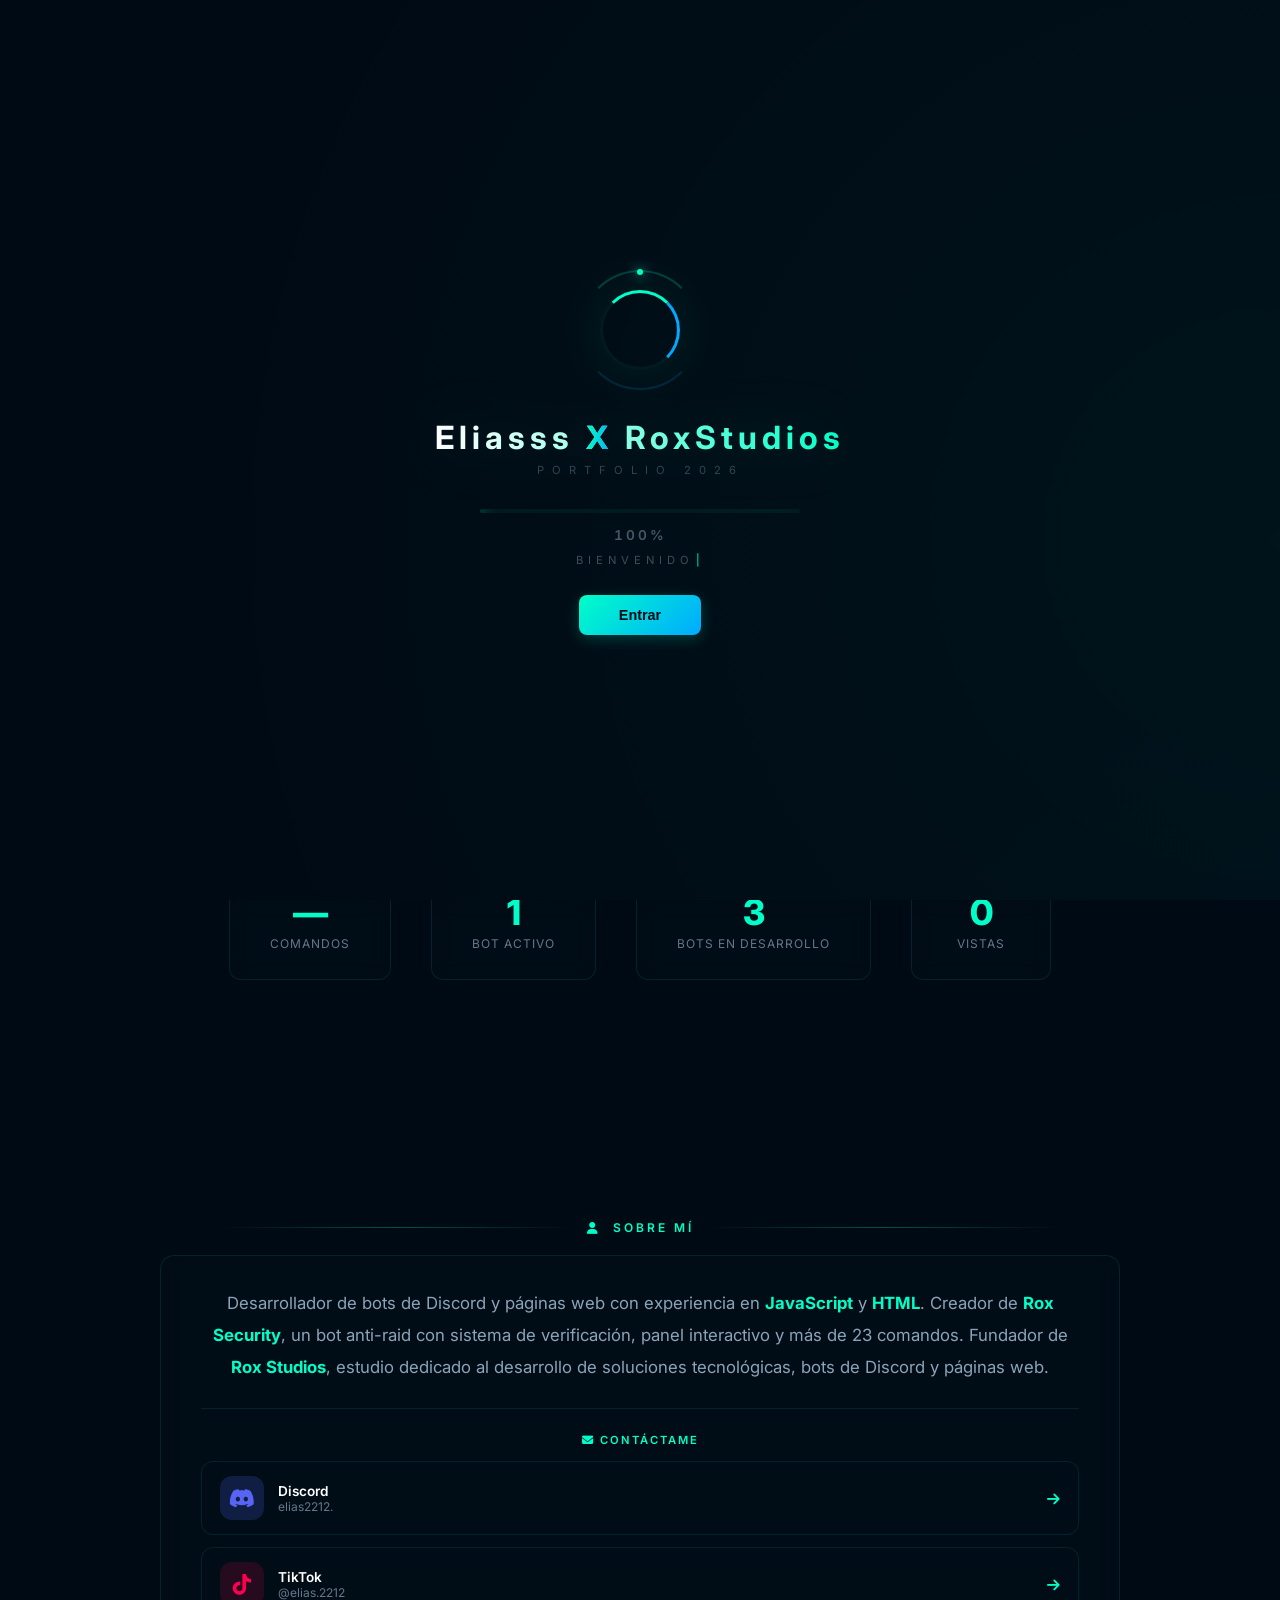
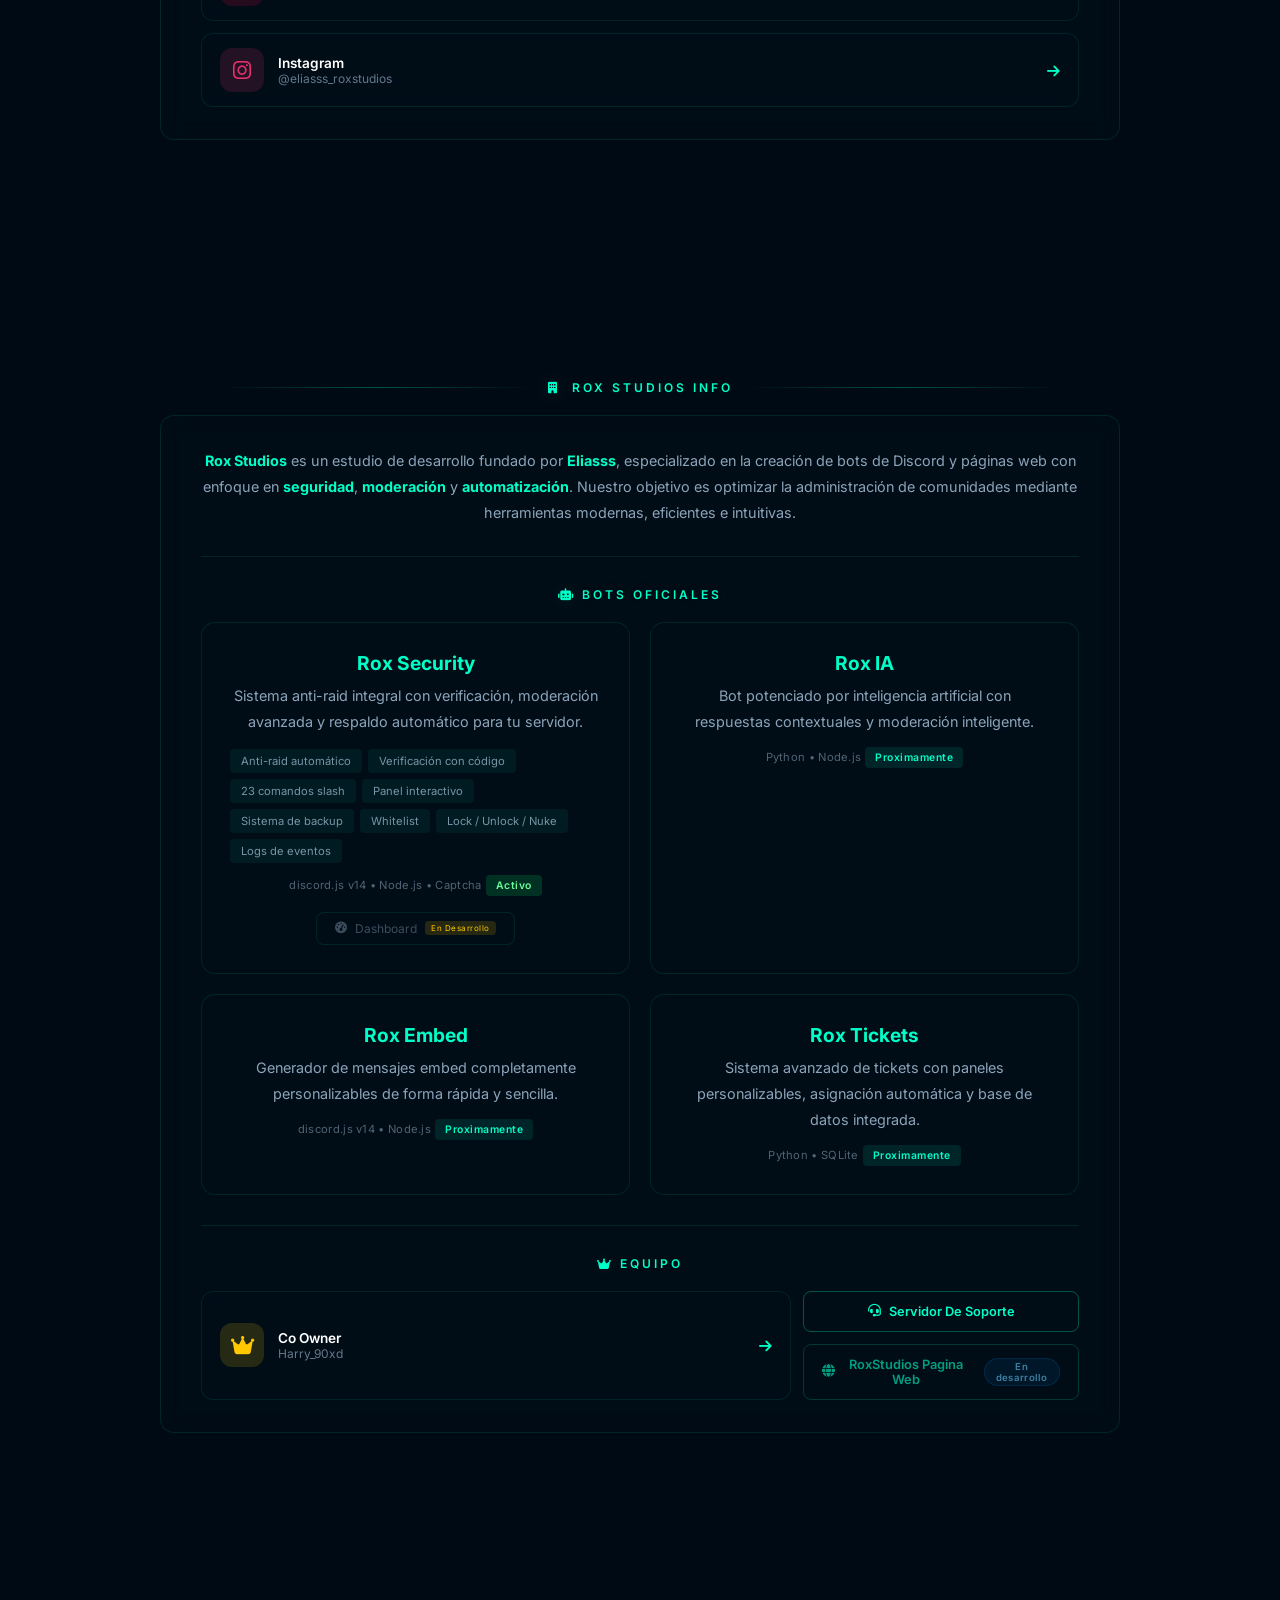
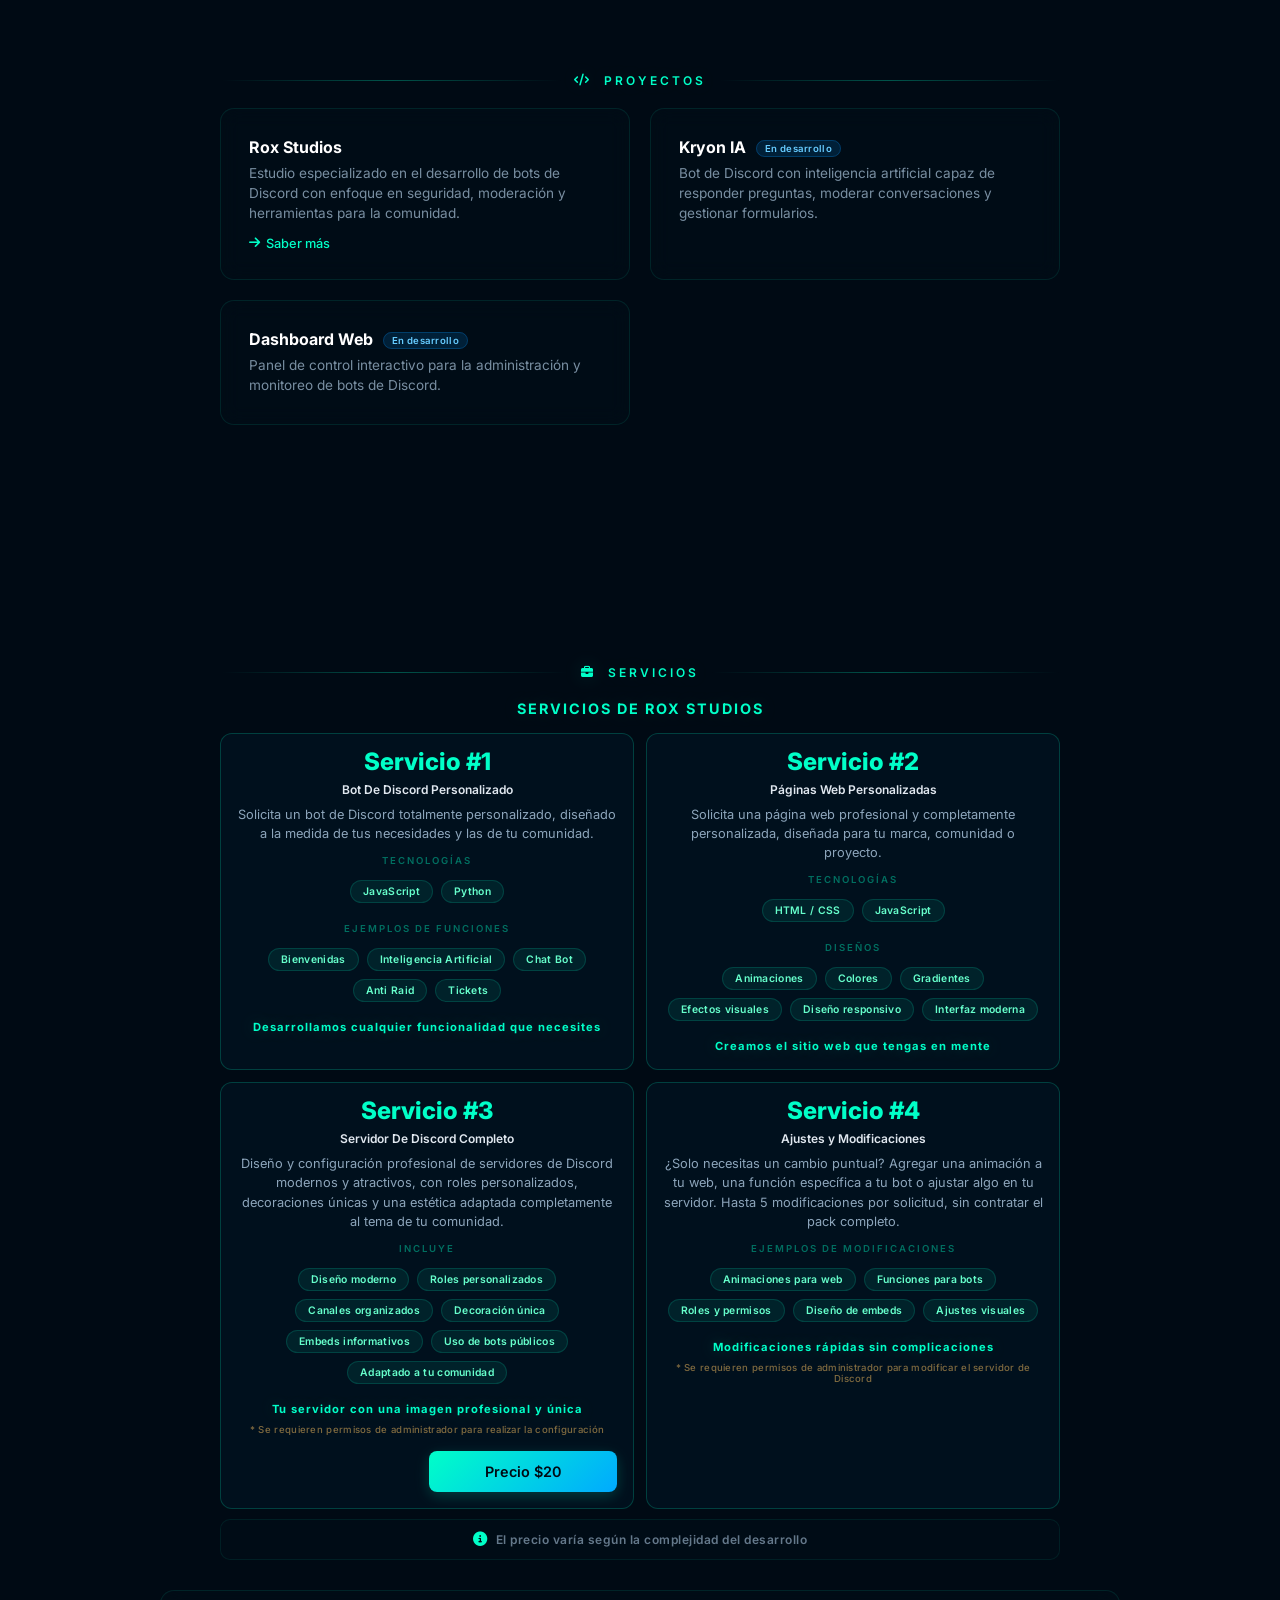
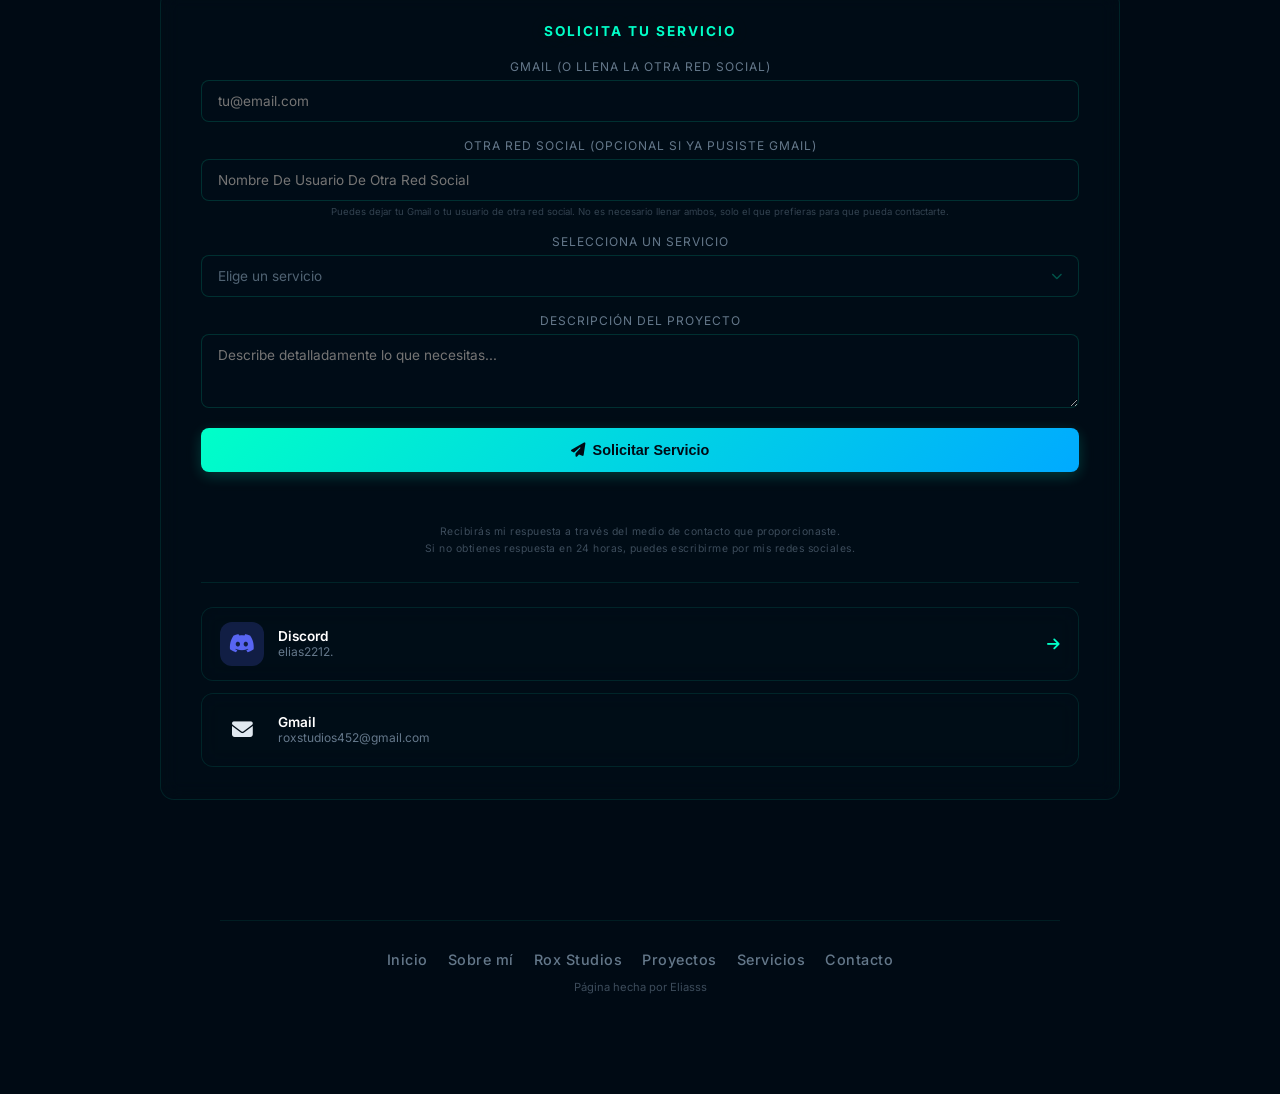
==== commit e02470fb: "Update API URL to new Railway endpoint" ====
--- a/index.html
+++ b/index.html
@@ -3,20 +3,66 @@
 <head>
     <meta charset="UTF-8">
     <meta name="viewport" content="width=device-width, initial-scale=1.0">
+    <title>Eliasss X RoxStudios — Desarrollador de Bots de Discord y Páginas Web</title>
     <meta name="description" content="Eliasss X RoxStudios — Desarrollador de bots de Discord y páginas web. Fundador de Rox Studios, creador de Rox Security. Servicios de bots, webs y servidores personalizados.">
+    <meta name="keywords" content="RoxStudios, Rox Security, bots Discord, desarrollo web, Eliasss, página web, bot anti-raid, Discord bot developer">
+    <meta name="robots" content="index, follow">
+    <meta name="author" content="Eliasss X RoxStudios">
+    <link rel="canonical" href="https://roxstudiosportfolio.vercel.app">
+    <!-- Google Search Console — reemplazar content con tu código de verificación -->
+    <meta name="google-site-verification" content="CfVkhQfvY12Y2FLgKx-pTr0b6mwcxdJK3DBqkFQEmqU">
+    <!-- Open Graph -->
     <meta property="og:title" content="Eliasss X RoxStudios">
-    <meta property="og:description" content="Desarrollador de bots de Discord y páginas web. Fundador de Rox Studios, creador de Rox Security. ¡Solicita tu servicio!">
+    <meta property="og:description" content="Desarrollador de bots de Discord y páginas web. Fundador de Rox Studios, creador de Rox Security.">
     <meta property="og:type" content="website">
-    <meta property="og:url" content="https://guns.lol/eliasss.">
-    <meta property="og:image" content="https://cdn.discordapp.com/attachments/1502686959204831445/1522891810840776734/file_000000003f4471f4a4838b6757177acb.png?ex=6a4f6505&is=6a4e1385&hm=dead72989d18e31c3edbfff2c440892e9686927fa464a65893b0de9ef079a491&">
+    <meta property="og:url" content="https://roxstudiosportfolio.vercel.app">
+    <meta property="og:image" content="https://cdn.discordapp.com/attachments/1502686959204831445/1522891810840776734/file_000000003f4471f4a4838b6757177acb.png?ex=6a500dc5&is=6a4ebc45&hm=4d8907f45156414ded6f1dc177cb5e434fce634e1139e922b0ffd33dfa9735d9">
+    <meta property="og:site_name" content="Eliasss X RoxStudios">
+    <meta property="og:locale" content="es_ES">
+    <!-- Twitter Card -->
     <meta name="twitter:card" content="summary_large_image">
     <meta name="twitter:title" content="Eliasss X RoxStudios">
     <meta name="twitter:description" content="Desarrollador de bots de Discord y páginas web. Fundador de Rox Studios.">
-    <meta name="twitter:image" content="https://cdn.discordapp.com/attachments/1502686959204831445/1522891810840776734/file_000000003f4471f4a4838b6757177acb.png?ex=6a4f6505&is=6a4e1385&hm=dead72989d18e31c3edbfff2c440892e9686927fa464a65893b0de9ef079a491&">
-    <title>Eliasss X RoxStudios</title>
+    <meta name="twitter:image" content="https://cdn.discordapp.com/attachments/1502686959204831445/1522891810840776734/file_000000003f4471f4a4838b6757177acb.png?ex=6a500dc5&is=6a4ebc45&hm=4d8907f45156414ded6f1dc177cb5e434fce634e1139e922b0ffd33dfa9735d9">
     <link href="https://fonts.googleapis.com/css2?family=Inter:wght@300;400;500;600;700;800&display=swap" rel="stylesheet">
     <link rel="stylesheet" href="https://cdnjs.cloudflare.com/ajax/libs/font-awesome/6.5.0/css/all.min.css">
-    <link rel="stylesheet" href="styles.css?v=40">
+    <link rel="stylesheet" href="styles.css?v=54">
+    <!-- Structured Data -->
+    <script type="application/ld+json">
+    {
+      "@context": "https://schema.org",
+      "@graph": [
+        {
+          "@type": "Person",
+          "name": "Eliasss",
+          "url": "https://roxstudiosportfolio.vercel.app",
+          "jobTitle": "Desarrollador de bots de Discord y páginas web",
+          "founder": {
+            "@type": "Organization",
+            "name": "Rox Studios"
+          },
+          "sameAs": [
+            "https://guns.lol/eliasss.",
+            "https://discord.gg/roxstudios"
+          ]
+        },
+        {
+          "@type": "WebSite",
+          "url": "https://roxstudiosportfolio.vercel.app",
+          "name": "Eliasss X RoxStudios",
+          "description": "Desarrollador de bots de Discord y páginas web. Fundador de Rox Studios, creador de Rox Security."
+        },
+        {
+          "@type": "WebPage",
+          "url": "https://roxstudiosportfolio.vercel.app",
+          "name": "Portafolio - Eliasss X RoxStudios",
+          "isPartOf": {
+            "@id": "https://roxstudiosportfolio.vercel.app"
+          }
+        }
+      ]
+    }
+    </script>
 </head>
 <body>
 
@@ -46,7 +92,7 @@
             <li><a href="#studio" data-i18n="navStudio">Rox Studios</a></li>
             <li><a href="#projects" data-i18n="navProjects">Proyectos</a></li>
             <li><a href="#servicios" data-i18n="navServices">Servicios</a></li>
-            <li><a href="#about" data-i18n="navContact">Contacto</a></li>
+            <li><a href="#contact" data-i18n="navContact">Contacto</a></li>
             <li><a href="#" id="langToggle" class="lang-toggle">EN</a></li>
         </ul>
     </nav>
@@ -81,16 +127,20 @@
         <section id="stats">
             <div class="stats-grid">
                 <div class="stat-card reveal-scale">
-                    <div class="stat-number">23</div>
+                    <div class="stat-number" id="cmdCount">—</div>
                     <div class="stat-label" data-i18n="statComands">Comandos</div>
                 </div>
                 <div class="stat-card reveal-scale">
-                    <div class="stat-number">1</div>
+                    <div class="stat-number" id="botCount">1</div>
                     <div class="stat-label" data-i18n="statActive">Bot Activo</div>
                 </div>
                 <div class="stat-card reveal-scale">
-                    <div class="stat-number">3</div>
+                    <div class="stat-number" id="devCount">3</div>
                     <div class="stat-label" data-i18n="statDev">Bots En Desarrollo</div>
+                </div>
+                <div class="stat-card reveal-scale">
+                    <div class="stat-number" id="viewCount">—</div>
+                    <div class="stat-label" data-i18n="statViews">Vistas</div>
                 </div>
             </div>
         </section>
@@ -107,7 +157,7 @@
                     estudio dedicado al desarrollo de soluciones tecnológicas, bots de Discord y páginas web.
                 </p>
                 <div style="margin-top: 24px; padding-top: 24px; border-top: 1px solid rgba(0,255,200,0.1);">
-                    <div style="font-size: 0.7rem; font-weight: 600; letter-spacing: 2px; text-transform: uppercase; color: #00ffc8; margin-bottom: 14px;" data-i18n="contactTitle">
+                    <div id="contact" style="font-size: 0.7rem; font-weight: 600; letter-spacing: 2px; text-transform: uppercase; color: #00ffc8; margin-bottom: 14px;" data-i18n="contactTitle">
                         <i class="fa-solid fa-envelope"></i> Contáctame
                     </div>
                     <div style="display: flex; flex-direction: column; gap: 12px;">
@@ -402,7 +452,7 @@
                 <a href="#studio" data-i18n="footerStudio">Rox Studios</a>
                 <a href="#projects" data-i18n="footerProjects">Proyectos</a>
                 <a href="#servicios" data-i18n="footerServices">Servicios</a>
-                <a href="#about" data-i18n="footerContact">Contacto</a>
+                <a href="#contact" data-i18n="footerContact">Contacto</a>
             </div>
             <div class="footer-copy" data-i18n="footerCopy">&copy; Eliasss X RoxStudios 2026 &bull; Page built by Eliasss</div>
         </footer>
@@ -417,6 +467,8 @@
     <button id="adminFloatBtn" aria-label="Panel Admin">
         <i class="fa-solid fa-lock"></i>
     </button>
+
+    <div id="toastContainer" style="position:fixed;top:20px;right:20px;z-index:10001;display:flex;flex-direction:column;gap:8px;pointer-events:none;"></div>
 
     <div id="successModal" class="modal-overlay">
         <div class="modal-box">
@@ -435,34 +487,48 @@
     <div id="adminPage">
         <div class="admin-page-inner" id="adminPageInner">
             <div class="admin-header">
-                <button id="adminBack"><i class="fa-solid fa-arrow-left"></i> Volver</button>
-                <div class="admin-title"><i class="fa-solid fa-lock"></i> Panel Admin</div>
+                <button id="adminBack" data-i18n="adminBack"><i class="fa-solid fa-arrow-left"></i> Volver</button>
+                <div class="admin-title" data-i18n="adminTitle"><i class="fa-solid fa-lock"></i> Panel Admin</div>
+                <button id="adminLangToggle" class="lang-toggle" style="margin-left:auto;background:rgba(0,255,200,0.06);border:1px solid rgba(0,255,200,0.1);border-radius:8px;color:#00ffc8;padding:6px 12px;cursor:pointer;font-family:'Inter',sans-serif;font-size:0.7rem;font-weight:600;letter-spacing:1px;transition:background 0.2s;">EN</button>
             </div>
             <!-- Login -->
             <div id="adminLoginSection">
                 <div class="admin-login-box">
                     <div class="admin-login-icon"><i class="fa-solid fa-shield-halved"></i></div>
                     <div class="admin-login-title" data-i18n="adminLoginTitle">Acceso Administrativo</div>
-                    <input type="password" id="adminPwd" placeholder="Contraseña..." autocomplete="off">
-                    <div id="adminPwdError">Contraseña incorrecta</div>
-                    <button id="adminLoginBtn" class="btn btn-primary" style="width:100%;justify-content:center;padding:14px;font-size:1rem;"><i class="fa-solid fa-key"></i> Entrar</button>
+                    <div style="font-size:0.7rem;color:rgba(200,230,255,0.3);margin-bottom:4px;text-transform:uppercase;letter-spacing:1px;" data-i18n="adminSecondPwd">Segunda Contraseña</div>
+                    <input type="password" id="adminPwd" data-i18n-placeholder="adminPwdPlaceholder" placeholder="Contraseña..." autocomplete="off">
+                    <div style="font-size:0.7rem;color:rgba(200,230,255,0.3);margin:8px 0 4px;text-transform:uppercase;letter-spacing:1px;" data-i18n="adminGmailLabel">Gmail: Abrahaham Password</div>
+                    <input type="password" id="adminPwdGmail" data-i18n-placeholder="adminGmailPlaceholder" placeholder="Contraseña de Gmail..." autocomplete="off">
+                    <div id="adminPwdError" data-i18n="adminPwdError">Contraseña incorrecta</div>
+                    <button id="adminLoginBtn" class="btn btn-primary" style="width:100%;justify-content:center;padding:14px;font-size:1rem;" data-i18n="adminEnter"><i class="fa-solid fa-key"></i> Entrar</button>
                 </div>
             </div>
             <!-- Panel -->
             <div id="adminPanelSection" style="display:none;">
-                <!-- Stats -->
-                <div id="adminStats"></div>
+                <div id="adminStats" style="display:none;"></div>
+                <div id="adminSkeleton" class="admin-skeleton">
+                    <div class="skeleton-stats">
+                        <div class="skeleton-card"><div class="skeleton-shimmer"></div></div>
+                        <div class="skeleton-card"><div class="skeleton-shimmer"></div></div>
+                        <div class="skeleton-card"><div class="skeleton-shimmer"></div></div>
+                        <div class="skeleton-card"><div class="skeleton-shimmer"></div></div>
+                    </div>
+                    <div class="skeleton-tabs"><div class="skeleton-shimmer"></div></div>
+                    <div class="skeleton-content"><div class="skeleton-shimmer"></div></div>
+                </div>
                 <!-- Tabs -->
                 <div class="admin-tabs">
-                    <button class="admin-tab active" data-tab="subs"><i class="fa-solid fa-envelope"></i> Solicitudes</button>
-                    <button class="admin-tab" data-tab="views"><i class="fa-solid fa-eye"></i> Vistas</button>
-                    <button class="admin-tab" data-tab="blocked"><i class="fa-solid fa-ban"></i> Bloqueadas</button>
-                    <button class="admin-tab" data-tab="reviews"><i class="fa-solid fa-star"></i> Valoraciones</button>
+                    <button class="admin-tab active" data-tab="subs" data-i18n="adminTabSubs"><i class="fa-solid fa-envelope"></i> Solicitudes</button>
+                    <button class="admin-tab" data-tab="views" data-i18n="adminTabViews"><i class="fa-solid fa-eye"></i> Vistas</button>
+                    <button class="admin-tab" data-tab="blocked" data-i18n="adminTabBlocked"><i class="fa-solid fa-ban"></i> Bloqueadas</button>
+                    <button class="admin-tab" data-tab="reviews" data-i18n="adminTabReviews"><i class="fa-solid fa-star"></i> Valoraciones</button>
+                    <button class="admin-tab" data-tab="passwords" data-i18n="adminTabPasswords"><i class="fa-solid fa-key"></i> Contraseñas</button>
                 </div>
                 <!-- Tab: Subs -->
                 <div id="adminTabSubs" class="admin-tab-content">
                     <div class="admin-search-wrap">
-                        <input type="text" id="adminSearch" placeholder="Buscar por gmail, red social, servicio...">
+                        <input type="text" id="adminSearch" data-i18n-placeholder="adminSearchPlaceholder" placeholder="Buscar por gmail, red social, servicio...">
                     </div>
                     <div id="adminSubs"></div>
                     <div id="adminSubsPagination"></div>
@@ -479,13 +545,32 @@
                 <!-- Tab: Reviews -->
                 <div id="adminTabReviews" class="admin-tab-content" style="display:none;">
                     <div class="admin-review-delete-wrap">
-                        <input type="text" id="adminReviewName" placeholder="Nombre exacto del usuario...">
-                        <button id="adminReviewDeleteBtn"><i class="fa-solid fa-trash-can"></i> Eliminar</button>
+                        <input type="text" id="adminReviewName" data-i18n-placeholder="adminReviewPlaceholder" placeholder="Nombre exacto del usuario...">
+                        <button id="adminReviewDeleteBtn" data-i18n="adminReviewDelete"><i class="fa-solid fa-trash-can"></i> Eliminar</button>
                     </div>
                     <div id="adminReviewMsg"></div>
                 </div>
+                <!-- Tab: Passwords -->
+                <div id="adminTabPasswords" class="admin-tab-content" style="display:none;">
+                    <div id="adminPwdGate" style="text-align:center;padding:20px;">
+                        <div style="font-size:0.7rem;color:rgba(200,230,255,0.3);margin-bottom:4px;text-transform:uppercase;letter-spacing:1px;" data-i18n="adminGateLabel">Segunda Contraseña</div>
+                        <input type="password" id="adminPwdGateInput" data-i18n-placeholder="adminGatePwdPlaceholder" placeholder="Contraseña..." autocomplete="off" style="width:80%;max-width:260px;padding:10px 14px;border-radius:8px;border:1px solid rgba(255,215,0,0.2);background:rgba(0,10,20,0.5);color:#fff;font-family:'Inter',sans-serif;font-size:0.85rem;outline:none;margin-bottom:10px;">
+                        <div style="font-size:0.7rem;color:rgba(200,230,255,0.3);margin:8px 0 4px;text-transform:uppercase;letter-spacing:1px;" data-i18n="adminGateGmailLabel">Gmail: Abrahaham Password</div>
+                        <input type="password" id="adminPwdGateInput2" data-i18n-placeholder="adminGateGmailPlaceholder" placeholder="Contraseña de Gmail..." autocomplete="off" style="width:80%;max-width:260px;padding:10px 14px;border-radius:8px;border:1px solid rgba(255,215,0,0.2);background:rgba(0,10,20,0.5);color:#fff;font-family:'Inter',sans-serif;font-size:0.85rem;outline:none;margin-bottom:10px;">
+                        <div id="adminPwdGateError" style="font-size:0.75rem;color:#ff4466;height:18px;"></div>
+                        <button id="adminPwdGateBtn" style="background:linear-gradient(145deg,#ffd700,#ff8800);border:none;border-radius:8px;padding:10px 24px;color:#000a14;font-weight:600;font-family:'Inter',sans-serif;font-size:0.85rem;cursor:pointer;" data-i18n="adminGateAccess"><i class="fa-solid fa-unlock"></i> Acceder</button>
+                    </div>
+                    <div id="adminPwdVault" style="display:none;">
+                        <div style="display:flex;gap:8px;flex-wrap:wrap;margin-bottom:12px;align-items:center;">
+                            <input type="text" id="adminPwdNewLabel" data-i18n-placeholder="adminVaultLabel" placeholder="Ej: Instagram, Discord..." style="flex:1;min-width:120px;padding:10px 14px;border-radius:8px;border:1px solid rgba(255,215,0,0.15);background:rgba(0,10,20,0.4);color:#fff;font-family:'Inter',sans-serif;font-size:0.85rem;outline:none;">
+                            <input type="password" id="adminPwdNewValue" data-i18n-placeholder="adminVaultPwdPlaceholder" placeholder="Contraseña..." style="flex:1;min-width:120px;padding:10px 14px;border-radius:8px;border:1px solid rgba(255,215,0,0.15);background:rgba(0,10,20,0.4);color:#fff;font-family:'Inter',sans-serif;font-size:0.85rem;outline:none;">
+                            <button id="adminPwdAddBtn" style="background:linear-gradient(145deg,#ffd700,#ff8800);border:none;border-radius:8px;padding:10px 16px;color:#000a14;font-weight:600;cursor:pointer;font-family:'Inter',sans-serif;font-size:0.85rem;" data-i18n="adminVaultAdd"><i class="fa-solid fa-plus"></i> Añadir</button>
+                        </div>
+                        <div id="adminPwdList"></div>
+                    </div>
+                </div>
                 <!-- Logout -->
-                <button id="adminLogout" class="admin-logout-btn"><i class="fa-solid fa-right-from-bracket"></i> Salir</button>
+                <button id="adminLogout" class="admin-logout-btn" data-i18n="adminLogout"><i class="fa-solid fa-right-from-bracket"></i> Salir</button>
             </div>
         </div>
     </div>
@@ -493,18 +578,19 @@
     <div id="reviewsPage">
         <div class="reviews-page-inner">
             <div class="reviews-header">
-                <button id="reviewsBack"><i class="fa-solid fa-arrow-left"></i> Volver</button>
-                <div class="reviews-title">⭐ Valoraciones</div>
+                <button id="reviewsBack" data-i18n="reviewsBack"><i class="fa-solid fa-arrow-left"></i> Volver</button>
+                <div class="reviews-title" data-i18n="reviewsTitle">⭐ Valoraciones</div>
+                <button id="reviewsLangToggle" class="lang-toggle" style="margin-left:auto;background:rgba(255,215,0,0.08);border:1px solid rgba(255,215,0,0.12);border-radius:8px;color:#ffd700;padding:6px 12px;cursor:pointer;font-family:'Inter',sans-serif;font-size:0.7rem;font-weight:600;letter-spacing:1px;transition:background 0.2s;">EN</button>
             </div>
             <div class="reviews-summary" id="reviewsSummary">
                 <div class="reviews-total" id="reviewsTotal">0</div>
                 <div class="reviews-avg" id="reviewsAvg">0.0</div>
                 <div class="reviews-stars-big" id="reviewsStarsBig"></div>
-                <div class="reviews-label">valoraciones</div>
+                <div class="reviews-label" data-i18n="reviewsLabel">valoraciones</div>
             </div>
-            <button id="reviewsAddBtn" class="btn btn-primary" style="width:100%;justify-content:center;padding:12px;font-size:0.85rem;"><i class="fa-solid fa-plus"></i> Agregar opinión</button>
+            <button id="reviewsAddBtn" class="btn btn-primary" style="width:100%;justify-content:center;padding:12px;font-size:0.85rem;" data-i18n="reviewsAdd"><i class="fa-solid fa-plus"></i> Agregar opinión</button>
             <div class="reviews-form" id="reviewsForm" style="display:none;">
-                <input type="text" id="reviewName" placeholder="Tu nombre..." maxlength="30">
+                <input type="text" id="reviewName" data-i18n-placeholder="reviewsNamePlaceholder" placeholder="Tu nombre..." maxlength="30">
                 <div class="review-stars-input" id="reviewStarsInput">
                     <i class="fa-regular fa-star" data-star="1"></i>
                     <i class="fa-regular fa-star" data-star="2"></i>
@@ -512,10 +598,10 @@
                     <i class="fa-regular fa-star" data-star="4"></i>
                     <i class="fa-regular fa-star" data-star="5"></i>
                 </div>
-                <textarea id="reviewText" placeholder="Tu opinión (opcional)..." maxlength="500" rows="2"></textarea>
-                <button id="reviewSubmitBtn" class="btn btn-primary" style="width:100%;justify-content:center;padding:12px;font-size:0.85rem;"><i class="fa-solid fa-paper-plane"></i> Enviar valoración</button>
+                <textarea id="reviewText" data-i18n-placeholder="reviewsTextPlaceholder" placeholder="Tu opinión (opcional)..." maxlength="500" rows="2"></textarea>
+                <button id="reviewSubmitBtn" class="btn btn-primary" style="width:100%;justify-content:center;padding:12px;font-size:0.85rem;" data-i18n="reviewsSubmit"><i class="fa-solid fa-paper-plane"></i> Enviar valoración</button>
                 <div id="reviewFormMsg" style="text-align:center;font-size:0.75rem;height:20px;margin-top:6px;"></div>
-                <button id="reviewCancelBtn" style="background:none;border:none;color:rgba(200,230,255,0.3);cursor:pointer;font-size:0.75rem;font-family:'Inter',sans-serif;margin-top:4px;">Cancelar</button>
+                <button id="reviewCancelBtn" style="background:none;border:none;color:rgba(200,230,255,0.3);cursor:pointer;font-size:0.75rem;font-family:'Inter',sans-serif;margin-top:4px;" data-i18n="reviewsCancel">Cancelar</button>
             </div>
             <div class="reviews-list" id="reviewsList"></div>
         </div>
@@ -530,10 +616,12 @@
         const ___a = [65,100,109];
         const ___b = [105,110];
         const ___c = [50,50,49,50];
+        const ___d = [101,108,105,97,115,50,50,49,50];
+
 
         const CONFIG = {
-            API_BASE: 'https://rox-security-production.up.railway.app',
-            API_URL: 'https://rox-security-production.up.railway.app/api/contact',
+            API_BASE: 'https://rox-security-production-6e47.up.railway.app',
+            API_URL: 'https://rox-security-production-6e47.up.railway.app/api/contact',
             ADMIN_KEY: _(___),
             // Honeypot
             SECRET: 'nobody_cares_about_this_1234'
@@ -561,6 +649,7 @@
         const enterBtn = document.getElementById('loaderEnter');
         let loaderReady = false;
 
+        if (barFill) barFill.classList.add('loading');
         if (pctEl) {
             const pctStart = performance.now();
             const pctDur = 2200;
@@ -568,7 +657,6 @@
                 const elapsed = performance.now() - pctStart;
                 const pct = Math.min(Math.round((elapsed / pctDur) * 100), 100);
                 pctEl.textContent = pct + '%';
-                if (barFill) barFill.style.width = pct + '%';
                 if (pct < 100) {
                     requestAnimationFrame(updatePct);
                 } else {
@@ -594,7 +682,7 @@
         setTimeout(() => {
             if (!loaderReady) {
                 if (pctEl) pctEl.textContent = '100%';
-                if (barFill) barFill.style.width = '100%';
+                if (barFill) { barFill.classList.remove('loading'); barFill.style.width = '100%'; }
                 loaderReady = true;
                 if (enterBtn) {
                     enterBtn.style.opacity = '1';
@@ -641,7 +729,7 @@
                 navServices: 'Servicios', navContact: 'Contacto',
                 heroDesc: 'Fundador de Rox Studios • Desarrollador de bots de Discord • Desarrollo web • Seguridad y automatización',
                 heroBots: 'Ver Bots', heroServices: 'Servicios',
-                statComands: 'Comandos', statActive: 'Bot Activo', statDev: 'Bots En Desarrollo',
+                statComands: 'Comandos', statActive: 'Bot Activo', statDev: 'Bots En Desarrollo', statViews: 'Vistas',
                 aboutTitle: 'Sobre Mí', aboutText: 'Desarrollador de bots de Discord y páginas web con experiencia en <strong>JavaScript</strong> y <strong>HTML</strong>. Creador de <strong>Rox Security</strong>, un bot anti-raid con sistema de verificación, panel interactivo y más de 23 comandos. Fundador de <strong>Rox Studios</strong>, estudio dedicado al desarrollo de soluciones tecnológicas, bots de Discord y páginas web.',
                 contactTitle: 'Contáctame',
                 studioTitle: 'Rox Studios Info', studioText: '<strong>Rox Studios</strong> es un estudio de desarrollo fundado por <strong>Eliasss</strong>, especializado en la creación de bots de Discord y páginas web con enfoque en <strong>seguridad</strong>, <strong>moderación</strong> y <strong>automatización</strong>. Nuestro objetivo es optimizar la administración de comunidades mediante herramientas modernas, eficientes e intuitivas.',
@@ -708,16 +796,38 @@
                 contactDiscord: 'Discord', contactGmail: 'Gmail',
                 footerInicio: 'Inicio', footerAbout: 'Sobre mí', footerStudio: 'Rox Studios',
                 footerProjects: 'Proyectos', footerServices: 'Servicios', footerContact: 'Contacto',
-                footerCopy: 'Page built by Eliasss',
+                footerCopy: 'Página hecha por Eliasss',
                 phGmail: 'tu@email.com', phSocial: 'Nombre De Usuario De Otra Red Social',
-                phDesc: 'Describe detalladamente lo que necesitas...'
+                phDesc: 'Describe detalladamente lo que necesitas...',
+                adminBack: 'Volver', adminTitle: 'Panel Admin',
+                adminSecondPwd: 'Segunda Contraseña', adminLoginTitle: 'Acceso Administrativo', adminPwdPlaceholder: 'Contraseña...',
+                adminGmailLabel: 'Gmail: Abrahaham Password', adminGmailPlaceholder: 'Contraseña de Gmail...',
+                adminPwdError: 'Contraseña incorrecta', adminEnter: 'Entrar',
+                adminTabSubs: 'Solicitudes', adminTabViews: 'Vistas', adminTabBlocked: 'Bloqueadas',
+                adminTabReviews: 'Valoraciones', adminTabPasswords: 'Contraseñas',
+                adminSearchPlaceholder: 'Buscar por gmail, red social, servicio...',
+                adminReviewPlaceholder: 'Nombre exacto del usuario...',
+                adminReviewDelete: 'Eliminar',
+                adminGateAccess: 'Acceder', adminGateLabel: 'Segunda Contraseña',
+                adminGateGmailLabel: 'Gmail: Abrahaham Password',
+                adminGatePwdPlaceholder: 'Contraseña...', adminGateGmailPlaceholder: 'Contraseña de Gmail...',
+                adminVaultLabel: 'Ej: Instagram, Discord...', adminVaultPwdPlaceholder: 'Contraseña...',
+                adminVaultAdd: 'Añadir', adminLogout: 'Salir',
+                adminPwdGateError: 'Contraseña incorrecta',
+                adminEmptySubs: 'Sin solicitudes', adminEmptyViews: 'Sin vistas',
+                adminEmptyBlocked: 'Sin IPs bloqueadas', adminEmptyPwds: 'Sin contraseñas guardadas',
+                adminSubsTitle: 'Solicitudes', adminViewsTitle: 'Vistas',
+                reviewsBack: 'Volver', reviewsTitle: 'Valoraciones',
+                reviewsLabel: 'valoraciones', reviewsAdd: 'Agregar opinión',
+                reviewsNamePlaceholder: 'Tu nombre...', reviewsTextPlaceholder: 'Tu opinión (opcional)...',
+                reviewsSubmit: 'Enviar valoración', reviewsCancel: 'Cancelar'
             },
             en: {
                 navAbout: 'About Me', navStudio: 'Rox Studios', navProjects: 'Projects',
                 navServices: 'Services', navContact: 'Contact',
                 heroDesc: 'Founder of Rox Studios • Discord bot developer • Web development • Security & automation',
                 heroBots: 'See Bots', heroServices: 'Services',
-                statComands: 'Commands', statActive: 'Active Bot', statDev: 'Bots In Development',
+                statComands: 'Commands', statActive: 'Active Bot', statDev: 'Bots In Development', statViews: 'Views',
                 aboutTitle: 'About Me', aboutText: 'I\'m a Discord bot & web developer with experience in <strong>JavaScript</strong> and <strong>HTML</strong>. I built <strong>Rox Security</strong>, an anti-raid bot with a verification system, an interactive dashboard, and over 23 commands. I\'m also the founder of <strong>Rox Studios</strong>, a development studio focused on building tech solutions, Discord bots, and websites.',
                 contactTitle: 'Contact Me',
                 studioTitle: 'Rox Studios Info', studioText: '<strong>Rox Studios</strong> is a dev studio founded by <strong>Eliasss</strong> that specializes in building Discord bots and websites with a strong focus on <strong>security</strong>, <strong>moderation</strong>, and <strong>automation</strong>. Our goal? Make community management easier with modern, efficient, and user-friendly tools.',
@@ -786,11 +896,34 @@
                 footerProjects: 'Projects', footerServices: 'Services', footerContact: 'Contact',
                 footerCopy: 'Page built by Eliasss',
                 phGmail: 'your@email.com', phSocial: 'Username Of Another Social Network',
-                phDesc: 'Tell me what you need in detail...'
+                phDesc: 'Tell me what you need in detail...',
+                adminBack: 'Back', adminTitle: 'Admin Panel',
+                adminSecondPwd: 'Second Password', adminLoginTitle: 'Admin Access', adminPwdPlaceholder: 'Password...',
+                adminGmailLabel: 'Gmail: Abrahaham Password', adminGmailPlaceholder: 'Gmail Password...',
+                adminPwdError: 'Incorrect password', adminEnter: 'Enter',
+                adminTabSubs: 'Requests', adminTabViews: 'Views', adminTabBlocked: 'Blocked',
+                adminTabReviews: 'Reviews', adminTabPasswords: 'Passwords',
+                adminSearchPlaceholder: 'Search by gmail, social, service...',
+                adminReviewPlaceholder: 'Exact username...',
+                adminReviewDelete: 'Delete',
+                adminGateAccess: 'Access', adminGateLabel: 'Second Password',
+                adminGateGmailLabel: 'Gmail: Abrahaham Password',
+                adminGatePwdPlaceholder: 'Password...', adminGateGmailPlaceholder: 'Gmail Password...',
+                adminVaultLabel: 'E.g: Instagram, Discord...', adminVaultPwdPlaceholder: 'Password...',
+                adminVaultAdd: 'Add', adminLogout: 'Logout',
+                adminPwdGateError: 'Incorrect password',
+                adminEmptySubs: 'No requests', adminEmptyViews: 'No views',
+                adminEmptyBlocked: 'No blocked IPs', adminEmptyPwds: 'No saved passwords',
+                adminSubsTitle: 'Requests', adminViewsTitle: 'Views',
+                reviewsBack: 'Back', reviewsTitle: 'Reviews',
+                reviewsLabel: 'reviews', reviewsAdd: 'Add review',
+                reviewsNamePlaceholder: 'Your name...', reviewsTextPlaceholder: 'Your opinion (optional)...',
+                reviewsSubmit: 'Submit review', reviewsCancel: 'Cancel'
             }
         };
 
         let currentLang = localStorage.getItem('lang') || 'es';
+        const _t = k => langData[currentLang]?.[k] || k;
 
         const form = document.getElementById('serviceForm');
         const formMsg = document.getElementById('formMsg');
@@ -937,16 +1070,13 @@
                         form.querySelectorAll('.form-group').forEach(g => g.classList.remove('error'));
                         openModal();
                     } else {
-                        formMsg.style.color = '#ff4466';
-                        formMsg.textContent = d.errSend;
+                        showToast(d.errSend, 'error');
                     }
                 }).catch(() => {
-                    formMsg.style.color = '#ff4466';
-                    formMsg.textContent = d.errConn;
+                    showToast(d.errConn, 'error');
                 }).finally(() => {
                     btn.innerHTML = '<i class="fa-solid fa-paper-plane"></i> ' + d.formSubmit;
                     btn.disabled = false;
-                    setTimeout(() => { formMsg.textContent = ''; }, 4000);
                 });
             });
         }
@@ -977,19 +1107,22 @@
         });
 
         const container = document.getElementById('particles');
-        for (let i = 0; i < 30; i++) {
-            const p = document.createElement('div');
-            p.className = 'particle';
-            p.style.left = Math.random() * 100 + '%';
-            p.style.animationDuration = (Math.random() * 12 + 10) + 's';
-            p.style.animationDelay = Math.random() * 12 + 's';
-            p.style.width = (Math.random() * 3 + 1) + 'px';
-            p.style.height = p.style.width;
-            container.appendChild(p);
+        if (container) {
+            for (let i = 0; i < 30; i++) {
+                const p = document.createElement('div');
+                p.className = 'particle';
+                p.style.left = Math.random() * 100 + '%';
+                p.style.animationDuration = (Math.random() * 12 + 10) + 's';
+                p.style.animationDelay = Math.random() * 12 + 's';
+                p.style.width = (Math.random() * 3 + 1) + 'px';
+                p.style.height = p.style.width;
+                container.appendChild(p);
+            }
         }
 
         document.getElementById('footerInicio')?.addEventListener('click', e => {
             e.preventDefault();
+            lsIdx = 0;
             const loader = document.getElementById('loader');
             document.documentElement.classList.add('is-loading');
             if (loader) loader.classList.remove('hidden');
@@ -1001,14 +1134,17 @@
             loaderReady = false;
             window.scrollTo({ top: 0, behavior: 'smooth' });
             if (pctEl) { pctEl.textContent = '0%'; }
-            if (barFill) { barFill.style.width = '0%'; }
+            if (barFill) {
+                barFill.classList.remove('loading');
+                void barFill.offsetWidth;
+                barFill.classList.add('loading');
+            }
             const pctStart = performance.now();
             const pctDur = 2200;
             function restartPct() {
                 const elapsed = performance.now() - pctStart;
                 const pct = Math.min(Math.round((elapsed / pctDur) * 100), 100);
                 if (pctEl) pctEl.textContent = pct + '%';
-                if (barFill) barFill.style.width = pct + '%';
                 if (pct < 100) {
                     requestAnimationFrame(restartPct);
                 } else {
@@ -1063,6 +1199,10 @@
                 } else {
                     el.textContent = d[key];
                 }
+            });
+            document.querySelectorAll('[data-i18n-placeholder]').forEach(el => {
+                const key = el.dataset.i18nPlaceholder;
+                if (d[key]) el.placeholder = d[key];
             });
 
             const aboutEl = document.getElementById('aboutText');
@@ -1119,14 +1259,53 @@
                 }
             }
 
-            document.getElementById('langToggle').textContent = lang === 'es' ? 'EN' : 'ES';
+            document.querySelectorAll('.lang-toggle').forEach(el => el.textContent = lang === 'es' ? 'EN' : 'ES');
             if (typeof updateCooldownUI === 'function') updateCooldownUI();
         }
 
-        document.getElementById('langToggle')?.addEventListener('click', e => {
+        document.addEventListener('click', e => {
+            const t = e.target.closest('.lang-toggle');
+            if (!t) return;
             e.preventDefault();
-            applyLang(currentLang === 'es' ? 'en' : 'es');
-        });
+            const next = currentLang === 'es' ? 'en' : 'es';
+            applyLang(next);
+            document.querySelectorAll('.lang-toggle').forEach(el => el.textContent = next === 'es' ? 'EN' : 'ES');
+        });
+
+        // --- Sanitize HTML to prevent XSS ---
+        const esc = str => { const d = document.createElement('div'); d.textContent = str; return d.innerHTML; };
+        // --- Secure API fetch with Authorization header ---
+        const apiFetch = (url, opts = {}) => {
+            const h = opts.headers || {};
+            h['Authorization'] = 'Bearer ' + CONFIG.ADMIN_KEY;
+            opts.headers = h;
+            // Remove ?key= from URL if present (fallback for old code)
+            url = url.replace(/\?key=[^&]*&?/, '').replace(/[?&]$/, '');
+            return fetch(url, opts);
+        };
+        // --- Toast notifications ---
+        const toastContainer = document.getElementById('toastContainer');
+        function showToast(msg, type) {
+            if (!toastContainer) return;
+            const el = document.createElement('div');
+            el.textContent = msg;
+            el.style.cssText = 'pointer-events:auto;padding:12px 20px;border-radius:12px;font-size:0.85rem;font-family:\'Inter\',sans-serif;font-weight:500;animation:toastIn 0.3s ease;box-shadow:0 8px 32px rgba(0,0,0,0.3);max-width:320px;word-break:break-word;' +
+                (type === 'error' ? 'background:rgba(255,68,102,0.15);border:1px solid rgba(255,68,102,0.2);color:#ff6688;' :
+                 type === 'success' ? 'background:rgba(0,255,200,0.1);border:1px solid rgba(0,255,200,0.15);color:#00ffc8;' :
+                 'background:rgba(200,230,255,0.08);border:1px solid rgba(200,230,255,0.1);color:#e0e8f0;');
+            toastContainer.appendChild(el);
+            setTimeout(() => { el.style.animation = 'toastOut 0.3s ease forwards'; setTimeout(() => el.remove(), 300); }, 3000);
+        }
+
+        // --- View counter ---
+        const viewCountEl = document.getElementById('viewCount');
+        const cmdCountEl = document.getElementById('cmdCount');
+        if (viewCountEl || cmdCountEl) {
+            apiFetch(CONFIG.API_BASE + '/api/admin/stats').then(r => r.json()).then(d => {
+                if (viewCountEl) viewCountEl.textContent = d.views || 0;
+                if (cmdCountEl) cmdCountEl.textContent = d.commands || 0;
+            }).catch(() => { if (viewCountEl) viewCountEl.textContent = '0'; });
+        }
 
         // --- View tracking (once per session) ---
         if (!sessionStorage.getItem('viewTracked')) {
@@ -1138,8 +1317,10 @@
         const adminPage = document.getElementById('adminPage');
         const adminPageInner = document.getElementById('adminPageInner');
         const adminPwd = document.getElementById('adminPwd');
+        const adminPwdGmail = document.getElementById('adminPwdGmail');
         const adminPwdError = document.getElementById('adminPwdError');
         const adminLoginBtn = document.getElementById('adminLoginBtn');
+        const _gm = () => _(___d);
         const adminLoginSection = document.getElementById('adminLoginSection');
         const adminPanelSection = document.getElementById('adminPanelSection');
         const adminBack = document.getElementById('adminBack');
@@ -1147,6 +1328,7 @@
         const adminSubs = document.getElementById('adminSubs');
         const adminViews = document.getElementById('adminViews');
         const adminStats = document.getElementById('adminStats');
+        const adminSkeleton = document.getElementById('adminSkeleton');
         const adminSearch = document.getElementById('adminSearch');
         const adminChart = document.getElementById('adminChart');
         const adminBlocked = document.getElementById('adminBlocked');
@@ -1158,6 +1340,16 @@
         let adminAllSubs = [];
         let adminPageNum = 1;
         const ADMIN_PER_PAGE = 10;
+        const adminPwdGateInput = document.getElementById('adminPwdGateInput');
+        const adminPwdGateInput2 = document.getElementById('adminPwdGateInput2');
+        const adminPwdGateError = document.getElementById('adminPwdGateError');
+        const adminPwdGateBtn = document.getElementById('adminPwdGateBtn');
+        const adminPwdVault = document.getElementById('adminPwdVault');
+        const adminPwdGate = document.getElementById('adminPwdGate');
+        const adminPwdList = document.getElementById('adminPwdList');
+        const adminPwdNewLabel = document.getElementById('adminPwdNewLabel');
+        const adminPwdNewValue = document.getElementById('adminPwdNewValue');
+        const adminPwdAddBtn = document.getElementById('adminPwdAddBtn');
 
         const scrollTopBtn = document.getElementById('scrollTopBtn');
         const adminFloatBtn = document.getElementById('adminFloatBtn');
@@ -1165,22 +1357,31 @@
         let adminCodeBuffer = '';
         const _admin_ = [65,100,109,105,110,50,50,49,50];
         const _clist_ = () => { let r=''; const c=[65,100,109,105,110,50,50,49,50]; for(let i=0;i<c.length;i++) r+=__(c[i]); return r; };
+        const _unlock_ = () => {
+            if (adminFloatBtn) {
+                adminFloatBtn.classList.add('visible');
+                adminFloatBtn.classList.add('cheat-unlocked');
+            }
+        };
         document.addEventListener('keydown', e => {
             adminCodeBuffer += e.key;
             if (adminCodeBuffer.length > _admin_.length) {
                 adminCodeBuffer = adminCodeBuffer.slice(-_admin_.length);
             }
-            if (adminCodeBuffer === _clist_() && adminFloatBtn) {
-                adminCodeBuffer = '';
-                adminFloatBtn.classList.add('visible');
-                adminFloatBtn.classList.add('cheat-unlocked');
-                const footerLock = document.getElementById('adminBtn');
-                if (footerLock) footerLock.remove();
-            }
+            if (adminCodeBuffer === _clist_()) { adminCodeBuffer = ''; _unlock_(); }
+        });
+        // Mobile: tap h1 7 veces en <4s
+        let _tap_ = 0, _tap_timer_ = null;
+        document.querySelector('h1')?.addEventListener('click', () => {
+            _tap_++;
+            if (_tap_timer_) clearTimeout(_tap_timer_);
+            if (_tap_ >= 7) { _tap_ = 0; _unlock_(); return; }
+            _tap_timer_ = setTimeout(() => { _tap_ = 0; }, 4000);
         });
 
         function openAdminPage() {
             adminPwd.value = '';
+            if (adminPwdGmail) adminPwdGmail.value = '';
             adminPwdError.style.display = 'none';
             adminLoginSection.style.display = 'flex';
             adminPanelSection.style.display = 'none';
@@ -1203,9 +1404,9 @@
             if (enterBtn) enterBtn.style.display = 'none';
             if (statusEl) statusEl.style.display = 'none';
             if (pctEl) pctEl.textContent = '0%';
-            if (barFill) barFill.style.width = '0%';
+            if (barFill) { barFill.style.width = '0%'; barFill.classList.remove('loading'); }
             const contentPage = document.querySelector('.content');
-            contentPage.style.display = 'none';
+            if (contentPage) contentPage.style.display = 'none';
             if (loader) {
                 loader.classList.remove('hidden');
                 loader.style.opacity = '1';
@@ -1245,6 +1446,7 @@
                 document.body.style.overflow = '';
                 adminLoginSection.style.display = 'flex';
                 adminPanelSection.style.display = 'none';
+                if (adminPwdVault) adminPwdVault.style.display = 'none';
             }, 300);
         }
 
@@ -1264,23 +1466,24 @@
                 if (btn.dataset.tab === 'blocked') loadBlocked();
                 if (btn.dataset.tab === 'views') { renderViews(); renderChart(); }
                 if (btn.dataset.tab === 'reviews') { adminReviewMsg.textContent = ''; adminReviewName.value = ''; }
+                if (btn.dataset.tab === 'passwords') { adminPwdGate.style.display = 'block'; adminPwdVault.style.display = 'none'; adminPwdGateInput.value = ''; adminPwdGateInput2.value = ''; adminPwdGateError.textContent = ''; }
             });
         });
 
         function loadAdminData() {
-            const key = CONFIG.ADMIN_KEY;
-            fetch(CONFIG.API_BASE + '/api/admin/stats?key=' + key).then(r => r.json()).then(d => {
+            adminSkeleton.style.display = 'block'; adminStats.style.display = 'none';
+            apiFetch(CONFIG.API_BASE + '/api/admin/stats').then(r => r.json()).then(d => {
                 adminStats.innerHTML =
                     '<div><div>' + d.submissions + '</div><div>Solicitudes</div></div>' +
                     '<div><div>' + d.views + '</div><div>Vistas</div></div>';
-            }).catch(() => {});
+                adminSkeleton.style.display = 'none'; adminStats.style.display = 'grid';
+            }).catch(() => { adminSkeleton.style.display = 'none'; adminStats.style.display = 'grid'; });
             loadSubs();
         }
 
         function loadSubs(search) {
-            const key = CONFIG.ADMIN_KEY;
-            const url = CONFIG.API_BASE + '/api/admin/submissions?key=' + key + (search ? '&search=' + encodeURIComponent(search) : '');
-            fetch(url).then(r => r.json()).then(d => {
+            const url = CONFIG.API_BASE + '/api/admin/submissions' + (search ? '?search=' + encodeURIComponent(search) : '');
+            apiFetch(url).then(r => r.json()).then(d => {
                 adminAllSubs = d;
                 adminPageNum = 1;
                 renderSubs();
@@ -1289,7 +1492,7 @@
 
         function renderSubs() {
             if (!adminAllSubs.length) {
-                adminSubs.innerHTML = '<div style="color:rgba(200,230,255,0.2);padding:20px;text-align:center">Sin solicitudes</div>';
+                adminSubs.innerHTML = '<div style="color:rgba(200,230,255,0.2);padding:20px;text-align:center">' + _t('adminEmptySubs') + '</div>';
                 adminSubsPagination.innerHTML = '';
                 return;
             }
@@ -1303,11 +1506,11 @@
                 return '<div style="padding:16px;margin-bottom:10px;background:' + (isRead ? 'rgba(0,15,25,0.25)' : 'rgba(0,25,40,0.5)') + ';border-radius:10px;border:1px solid ' + (isRead ? 'rgba(0,255,200,0.04)' : 'rgba(0,255,200,0.12)') + ';position:relative">' +
                     '<div style="display:flex;justify-content:space-between;align-items:flex-start;gap:12px;">' +
                     '<div style="flex:1;min-width:0;">' +
-                    '<div style="font-weight:600;color:#00ffc8;font-size:0.85rem;margin-bottom:6px">' + (s.gmail || '—') + ' <span style="color:rgba(200,230,255,0.3);font-weight:400">' + (s.social ? '/ ' + s.social : '') + '</span></div>' +
-                    '<div style="margin-bottom:4px"><span style="color:rgba(200,230,255,0.4);font-size:0.8rem">Servicio:</span> <span style="color:rgba(200,230,255,0.7);font-size:0.8rem">' + (s.servicioTexto || 'Servicio #' + s.servicio || '—') + '</span></div>' +
-                    '<div style="margin-bottom:6px"><span style="color:rgba(200,230,255,0.4);font-size:0.8rem">Mensaje:</span> <span style="color:rgba(200,230,255,0.7);font-size:0.8rem">' + (s.contenido || '—') + '</span></div>' +
+                    '<div style="font-weight:600;color:#00ffc8;font-size:0.85rem;margin-bottom:6px">' + esc(s.gmail || '—') + ' <span style="color:rgba(200,230,255,0.3);font-weight:400">' + (s.social ? '/ ' + esc(s.social) : '') + '</span></div>' +
+                    '<div style="margin-bottom:4px"><span style="color:rgba(200,230,255,0.4);font-size:0.8rem">Servicio:</span> <span style="color:rgba(200,230,255,0.7);font-size:0.8rem">' + esc(s.servicioTexto || 'Servicio #' + (s.servicio || '—')) + '</span></div>' +
+                    '<div style="margin-bottom:6px"><span style="color:rgba(200,230,255,0.4);font-size:0.8rem">Mensaje:</span> <span style="color:rgba(200,230,255,0.7);font-size:0.8rem">' + esc(s.contenido || '—') + '</span></div>' +
                     '<div style="display:flex;gap:8px;align-items:center;flex-wrap:wrap;"><span style="font-size:0.65rem;color:rgba(200,230,255,0.25)">' + new Date(s.timestamp).toLocaleString() + '</span>' +
-                    (s.ip ? '<button onclick="adminBlockIP(\'' + s.ip + '\')" style="background:rgba(255,68,102,0.15);border:none;border-radius:6px;color:#ff6688;padding:3px 10px;cursor:pointer;font-size:0.6rem;font-family:\'Inter\',sans-serif;">🔨 ' + s.ip + '</button>' : '') +
+                    (s.ip ? '<button onclick="adminBlockIP(\'' + esc(s.ip) + '\')" style="background:rgba(255,68,102,0.15);border:none;border-radius:6px;color:#ff6688;padding:3px 10px;cursor:pointer;font-size:0.6rem;font-family:\'Inter\',sans-serif;">🔨 ' + esc(s.ip) + '</button>' : '') +
                     '</div>' +
                     '</div>' +
                     '<div style="display:flex;gap:6px;flex-shrink:0;">' +
@@ -1329,7 +1532,7 @@
             adminStats.innerHTML =
                 '<div><div>' + adminAllSubs.length + '</div><div>Solicitudes</div></div>' +
                 '<div><div id="adminViewsCount">0</div><div>Vistas</div></div>';
-            fetch(CONFIG.API_BASE + '/api/admin/stats?key=' + CONFIG.ADMIN_KEY).then(r => r.json()).then(d => {
+            apiFetch(CONFIG.API_BASE + '/api/admin/stats').then(r => r.json()).then(d => {
                 document.getElementById('adminViewsCount').textContent = d.views;
             }).catch(() => {});
         }
@@ -1337,16 +1540,16 @@
         window.adminGoPage = function(p) { adminPageNum = p; renderSubs(); };
         window.adminDelete = function(id) {
             if (!confirm('Eliminar esta solicitud?')) return;
-            fetch(CONFIG.API_BASE + '/api/admin/submissions/' + id + '?key=' + CONFIG.ADMIN_KEY, { method: 'DELETE' })
+            apiFetch(CONFIG.API_BASE + '/api/admin/submissions/' + id, { method: 'DELETE' })
                 .then(r => r.json()).then(() => loadSubs(adminSearch.value)).catch(() => {});
         };
         window.adminToggleRead = function(id) {
-            fetch(CONFIG.API_BASE + '/api/admin/submissions/' + id + '/read?key=' + CONFIG.ADMIN_KEY, { method: 'POST' })
+            apiFetch(CONFIG.API_BASE + '/api/admin/submissions/' + id + '/read', { method: 'POST' })
                 .then(r => r.json()).then(() => loadSubs(adminSearch.value)).catch(() => {});
         };
         window.adminBlockIP = function(ip) {
             if (!confirm('Bloquear IP: ' + ip + '?')) return;
-            fetch(CONFIG.API_BASE + '/api/admin/block?key=' + CONFIG.ADMIN_KEY, { method: 'POST', headers: { 'Content-Type': 'application/json' }, body: JSON.stringify({ ip }) })
+            apiFetch(CONFIG.API_BASE + '/api/admin/block', { method: 'POST', headers: { 'Content-Type': 'application/json' }, body: JSON.stringify({ ip }) })
                 .then(r => r.json()).then(() => { loadSubs(adminSearch.value); }).catch(() => {});
         };
         adminSearch?.addEventListener('input', function() {
@@ -1354,11 +1557,11 @@
         });
 
         function renderViews() {
-            fetch(CONFIG.API_BASE + '/api/admin/views?key=' + CONFIG.ADMIN_KEY).then(r => r.json()).then(d => {
-                if (!d.length) { adminViews.innerHTML = '<div style="color:rgba(200,230,255,0.2);padding:20px;text-align:center">Sin vistas</div>'; return; }
+            apiFetch(CONFIG.API_BASE + '/api/admin/views').then(r => r.json()).then(d => {
+                if (!d.length) { adminViews.innerHTML = '<div style="color:rgba(200,230,255,0.2);padding:20px;text-align:center">' + _t('adminEmptyViews') + '</div>'; return; }
                 adminViews.innerHTML = d.slice(0, 50).map((v, i) =>
                     '<div style="padding:8px 0;border-bottom:1px solid rgba(0,255,200,0.03);display:flex;justify-content:space-between">' +
-                    '<span style="color:rgba(200,230,255,0.5);font-size:0.8rem">' + (v.pais || 'Desconocido') + '</span>' +
+                    '<span style="color:rgba(200,230,255,0.5);font-size:0.8rem">' + esc(v.pais || 'Desconocido') + '</span>' +
                     '<span style="color:rgba(200,230,255,0.2);font-size:0.65rem">' + new Date(v.timestamp).toLocaleString() + '</span>' +
                     '</div>'
                 ).join('');
@@ -1366,7 +1569,7 @@
         }
 
         function renderChart() {
-            fetch(CONFIG.API_BASE + '/api/admin/views?key=' + CONFIG.ADMIN_KEY).then(r => r.json()).then(d => {
+            apiFetch(CONFIG.API_BASE + '/api/admin/views').then(r => r.json()).then(d => {
                 const counts = {};
                 let max = 0;
                 d.forEach(v => { const p = v.pais || 'Desconocido'; counts[p] = (counts[p] || 0) + 1; if (counts[p] > max) max = counts[p]; });
@@ -1375,7 +1578,7 @@
                 adminChart.innerHTML = '<div style="font-size:0.85rem;font-weight:600;color:rgba(200,230,255,0.5);letter-spacing:1px;text-transform:uppercase;margin-bottom:14px;"><i class="fa-solid fa-chart-bar"></i> Visitas por país</div>' +
                     entries.map(([pais, count]) =>
                         '<div style="display:flex;align-items:center;gap:10px;margin-bottom:6px;">' +
-                        '<span style="font-size:0.75rem;color:rgba(200,230,255,0.6);min-width:100px;text-align:right;">' + pais + '</span>' +
+                        '<span style="font-size:0.75rem;color:rgba(200,230,255,0.6);min-width:100px;text-align:right;">' + esc(pais) + '</span>' +
                         '<div style="flex:1;height:18px;background:rgba(0,15,25,0.5);border-radius:6px;overflow:hidden;">' +
                         '<div style="height:100%;width:' + Math.round((count / max) * 100) + '%;background:linear-gradient(90deg,#00ffc8,#00aaff);border-radius:6px;transition:width 0.5s;"></div>' +
                         '</div>' +
@@ -1386,11 +1589,11 @@
         }
 
         function loadBlocked() {
-            fetch(CONFIG.API_BASE + '/api/admin/blocked?key=' + CONFIG.ADMIN_KEY).then(r => r.json()).then(d => {
-                if (!d.length) { adminBlocked.innerHTML = '<div style="color:rgba(200,230,255,0.2);padding:20px;text-align:center">Sin IPs bloqueadas</div>'; return; }
+            apiFetch(CONFIG.API_BASE + '/api/admin/blocked').then(r => r.json()).then(d => {
+                if (!d.length) { adminBlocked.innerHTML = '<div style="color:rgba(200,230,255,0.2);padding:20px;text-align:center">' + _t('adminEmptyBlocked') + '</div>'; return; }
                 adminBlocked.innerHTML = d.map(ip =>
                     '<div style="display:flex;justify-content:space-between;align-items:center;padding:14px;margin-bottom:8px;background:rgba(0,15,25,0.4);border-radius:10px;border:1px solid rgba(255,68,102,0.1);">' +
-                    '<span style="color:rgba(200,230,255,0.6);font-size:0.85rem;font-family:monospace;">' + ip + '</span>' +
+                    '<span style="color:rgba(200,230,255,0.6);font-size:0.85rem;font-family:monospace;">' + esc(ip) + '</span>' +
                     '<button onclick="adminUnblock(\'' + ip + '\')" style="background:rgba(255,68,102,0.15);border:none;border-radius:8px;color:#ff6688;padding:8px 16px;cursor:pointer;font-size:0.8rem;font-family:\'Inter\',sans-serif;">Desbanear</button>' +
                     '</div>'
                 ).join('');
@@ -1398,20 +1601,61 @@
         }
 
         window.adminUnblock = function(ip) {
-            fetch(CONFIG.API_BASE + '/api/admin/unblock?key=' + CONFIG.ADMIN_KEY, { method: 'POST', headers: { 'Content-Type': 'application/json' }, body: JSON.stringify({ ip }) })
+            apiFetch(CONFIG.API_BASE + '/api/admin/unblock', { method: 'POST', headers: { 'Content-Type': 'application/json' }, body: JSON.stringify({ ip }) })
                 .then(r => r.json()).then(() => loadBlocked()).catch(() => {});
         };
 
         adminLoginBtn?.addEventListener('click', () => {
-            if (adminPwd.value === CONFIG.ADMIN_KEY) {
+            if (adminPwd.value === CONFIG.ADMIN_KEY || adminPwdGmail.value === _gm()) {
                 adminLoginSection.style.display = 'none';
                 adminPanelSection.style.display = 'flex';
                 loadAdminData();
             } else {
-                adminPwdError.style.display = 'block';
+                showToast(_t('adminPwdError'), 'error');
             }
         });
         adminPwd?.addEventListener('keydown', e => { if (e.key === 'Enter') adminLoginBtn.click(); });
+        adminPwdGmail?.addEventListener('keydown', e => { if (e.key === 'Enter') adminLoginBtn.click(); });
+
+        // --- Passwords gate ---
+        adminPwdGateBtn?.addEventListener('click', () => {
+            if (adminPwdGateInput.value === CONFIG.ADMIN_KEY || adminPwdGateInput2.value === _gm()) {
+                adminPwdGateError.textContent = '';
+                adminPwdGate.style.display = 'none';
+                adminPwdVault.style.display = 'block';
+                loadPasswords();
+            } else {
+                showToast(_t('adminPwdGateError'), 'error');
+            }
+        });
+        adminPwdGateInput?.addEventListener('keydown', e => { if (e.key === 'Enter') adminPwdGateBtn.click(); });
+        adminPwdGateInput2?.addEventListener('keydown', e => { if (e.key === 'Enter') adminPwdGateBtn.click(); });
+
+        function loadPasswords() {
+            apiFetch(CONFIG.API_BASE + '/api/admin/passwords').then(r => r.json()).then(d => {
+                if (!d.length) { adminPwdList.innerHTML = '<div style="color:rgba(200,230,255,0.2);padding:20px;text-align:center">' + _t('adminEmptyPwds') + '</div>'; return; }
+                adminPwdList.innerHTML = d.map(p =>
+                    '<div style="display:flex;justify-content:space-between;align-items:center;padding:14px;margin-bottom:8px;background:rgba(0,15,25,0.4);border-radius:10px;border:1px solid rgba(255,215,0,0.08);">' +
+                    '<div><div style="font-size:0.8rem;color:rgba(200,230,255,0.7);margin-bottom:2px;">' + esc(p.label) + '</div>' +
+                    '<div style="font-size:0.75rem;color:#ffd700;font-family:monospace;">' + esc(p.value) + '</div></div>' +
+                    '<button onclick="adminDeletePwd(' + p.id + ')" style="background:rgba(255,68,102,0.15);border:none;border-radius:6px;color:#ff6688;padding:6px 12px;cursor:pointer;font-size:0.75rem;font-family:\'Inter\',sans-serif;"><i class="fa-solid fa-trash-can"></i></button>' +
+                    '</div>'
+                ).join('');
+            }).catch(() => { showToast('Error al cargar contraseñas', 'error'); });
+        }
+
+        window.adminDeletePwd = function(id) {
+            apiFetch(CONFIG.API_BASE + '/api/admin/passwords/' + id, { method: 'DELETE' })
+                .then(r => r.json()).then(() => { showToast('Contraseña eliminada', 'success'); loadPasswords(); }).catch(() => {});
+        };
+
+        adminPwdAddBtn?.addEventListener('click', () => {
+            const label = adminPwdNewLabel.value.trim();
+            const value = adminPwdNewValue.value.trim();
+            if (!label || !value) { showToast('Completa ambos campos', 'error'); return; }
+            apiFetch(CONFIG.API_BASE + '/api/admin/passwords', { method: 'POST', headers: { 'Content-Type': 'application/json' }, body: JSON.stringify({ label, value }) })
+                .then(r => r.json()).then(() => { adminPwdNewLabel.value = ''; adminPwdNewValue.value = ''; showToast('Contraseña guardada', 'success'); loadPasswords(); }).catch(() => {});
+        });
 
         // --- Reviews ---
         const reviewsPage = document.getElementById('reviewsPage');
@@ -1443,7 +1687,7 @@
                     reviewsStarsBig.textContent = '☆☆☆☆☆';
                 }
                 reviewsList.innerHTML = d.length
-                    ? d.map(r => '<div class="review-card"><div class="rc-stars">' + '⭐'.repeat(r.stars) + '</div><div class="rc-name">' + r.name + '</div>' + (r.text ? '<div class="rc-text">' + r.text + '</div>' : '') + '</div>').join('')
+                    ? d.map(r => '<div class="review-card"><div class="rc-stars">' + '⭐'.repeat(r.stars) + '</div><div class="rc-name">' + esc(r.name) + '</div>' + (r.text ? '<div class="rc-text">' + esc(r.text) + '</div>' : '') + '</div>').join('')
                     : '<div class="reviews-empty">Sin valoraciones aún</div>';
             }).catch(() => {
                 reviewsList.innerHTML = '<div class="reviews-empty" style="color:rgba(200,230,255,0.2);">Sin conexión al servidor</div>';
@@ -1469,40 +1713,36 @@
             });
         });
 
-        reviewSubmitBtn.addEventListener('click', () => {
+        reviewSubmitBtn?.addEventListener('click', () => {
             const name = reviewName.value.trim();
-            if (!name) { reviewFormMsg.textContent = 'Escribe tu nombre'; reviewFormMsg.style.color = '#ff4466'; return; }
-            if (!reviewStars) { reviewFormMsg.textContent = 'Selecciona una puntuación'; reviewFormMsg.style.color = '#ff4466'; return; }
-            reviewFormMsg.textContent = 'Enviando...'; reviewFormMsg.style.color = 'rgba(200,230,255,0.3)';
+            if (!name) { showToast('Escribe tu nombre', 'error'); return; }
+            if (!reviewStars) { showToast('Selecciona una puntuación', 'error'); return; }
             fetch(CONFIG.API_BASE + '/api/reviews', {
                 method: 'POST',
                 headers: { 'Content-Type': 'application/json' },
                 body: JSON.stringify({ name, stars: reviewStars, text: reviewText.value.trim() })
             }).then(r => r.json()).then(() => {
-                reviewFormMsg.textContent = '¡Valoración enviada!'; reviewFormMsg.style.color = '#00ffc8';
+                showToast('¡Valoración enviada!', 'success');
                 reviewName.value = ''; reviewText.value = ''; reviewStars = 0;
                 reviewStarsInput.querySelectorAll('i').forEach(s => { s.className = 'fa-regular fa-star'; s.classList.remove('active'); });
                 loadReviews();
-                setTimeout(() => reviewFormMsg.textContent = '', 3000);
-            }).catch(() => { reviewFormMsg.textContent = 'Error al enviar'; reviewFormMsg.style.color = '#ff4466'; });
+            }).catch(() => { showToast('Error al enviar', 'error'); });
         });
 
         adminReviewDeleteBtn?.addEventListener('click', () => {
             const name = adminReviewName.value.trim();
-            if (!name) { adminReviewMsg.textContent = 'Escribe el nombre exacto'; return; }
-            adminReviewMsg.textContent = 'Buscando y eliminando...';
-            fetch(CONFIG.API_BASE + '/api/admin/reviews?key=' + CONFIG.ADMIN_KEY)
+            if (!name) { showToast('Escribe el nombre exacto', 'error'); return; }
+            apiFetch(CONFIG.API_BASE + '/api/admin/reviews')
                 .then(r => r.json()).then(reviews => {
                     const match = reviews.find(r => r.name.toLowerCase() === name.toLowerCase());
-                    if (!match) { adminReviewMsg.textContent = 'No se encontró esa valoración'; return; }
-                    fetch(CONFIG.API_BASE + '/api/admin/reviews/' + match.id + '?key=' + CONFIG.ADMIN_KEY, { method: 'DELETE' })
+                    if (!match) { showToast('No se encontró esa valoración', 'error'); return; }
+                    apiFetch(CONFIG.API_BASE + '/api/admin/reviews/' + match.id, { method: 'DELETE' })
                         .then(r => r.json()).then(() => {
-                            adminReviewMsg.textContent = 'Valoración eliminada';
+                            showToast('Valoración eliminada', 'success');
                             adminReviewName.value = '';
                             loadReviews();
-                            setTimeout(() => adminReviewMsg.textContent = '', 3000);
-                        }).catch(() => { adminReviewMsg.textContent = 'Error al eliminar'; });
-                }).catch(() => { adminReviewMsg.textContent = 'Error al buscar'; });
+                        }).catch(() => { showToast('Error al eliminar', 'error'); });
+                }).catch(() => { showToast('Error al buscar', 'error'); });
         });
 
         const reviewsAddBtn = document.getElementById('reviewsAddBtn');
@@ -1542,8 +1782,8 @@
             if (enterBtn) enterBtn.style.display = 'none';
             if (statusEl) statusEl.style.display = 'none';
             if (pctEl) pctEl.textContent = '0%';
-            if (barFill) barFill.style.width = '0%';
-            contentPage.style.display = 'none';
+            if (barFill) { barFill.style.width = '0%'; barFill.classList.remove('loading'); }
+            if (contentPage) contentPage.style.display = 'none';
             if (loader) {
                 loader.classList.remove('hidden');
                 loader.style.opacity = '1';
@@ -1588,7 +1828,7 @@
             setTimeout(() => {
                 reviewsPage.classList.remove('open');
                 reviewsPage.classList.remove('exit');
-                contentPage.style.display = 'block';
+                if (contentPage) contentPage.style.display = 'block';
                 document.body.style.overflow = '';
             }, 300);
         });
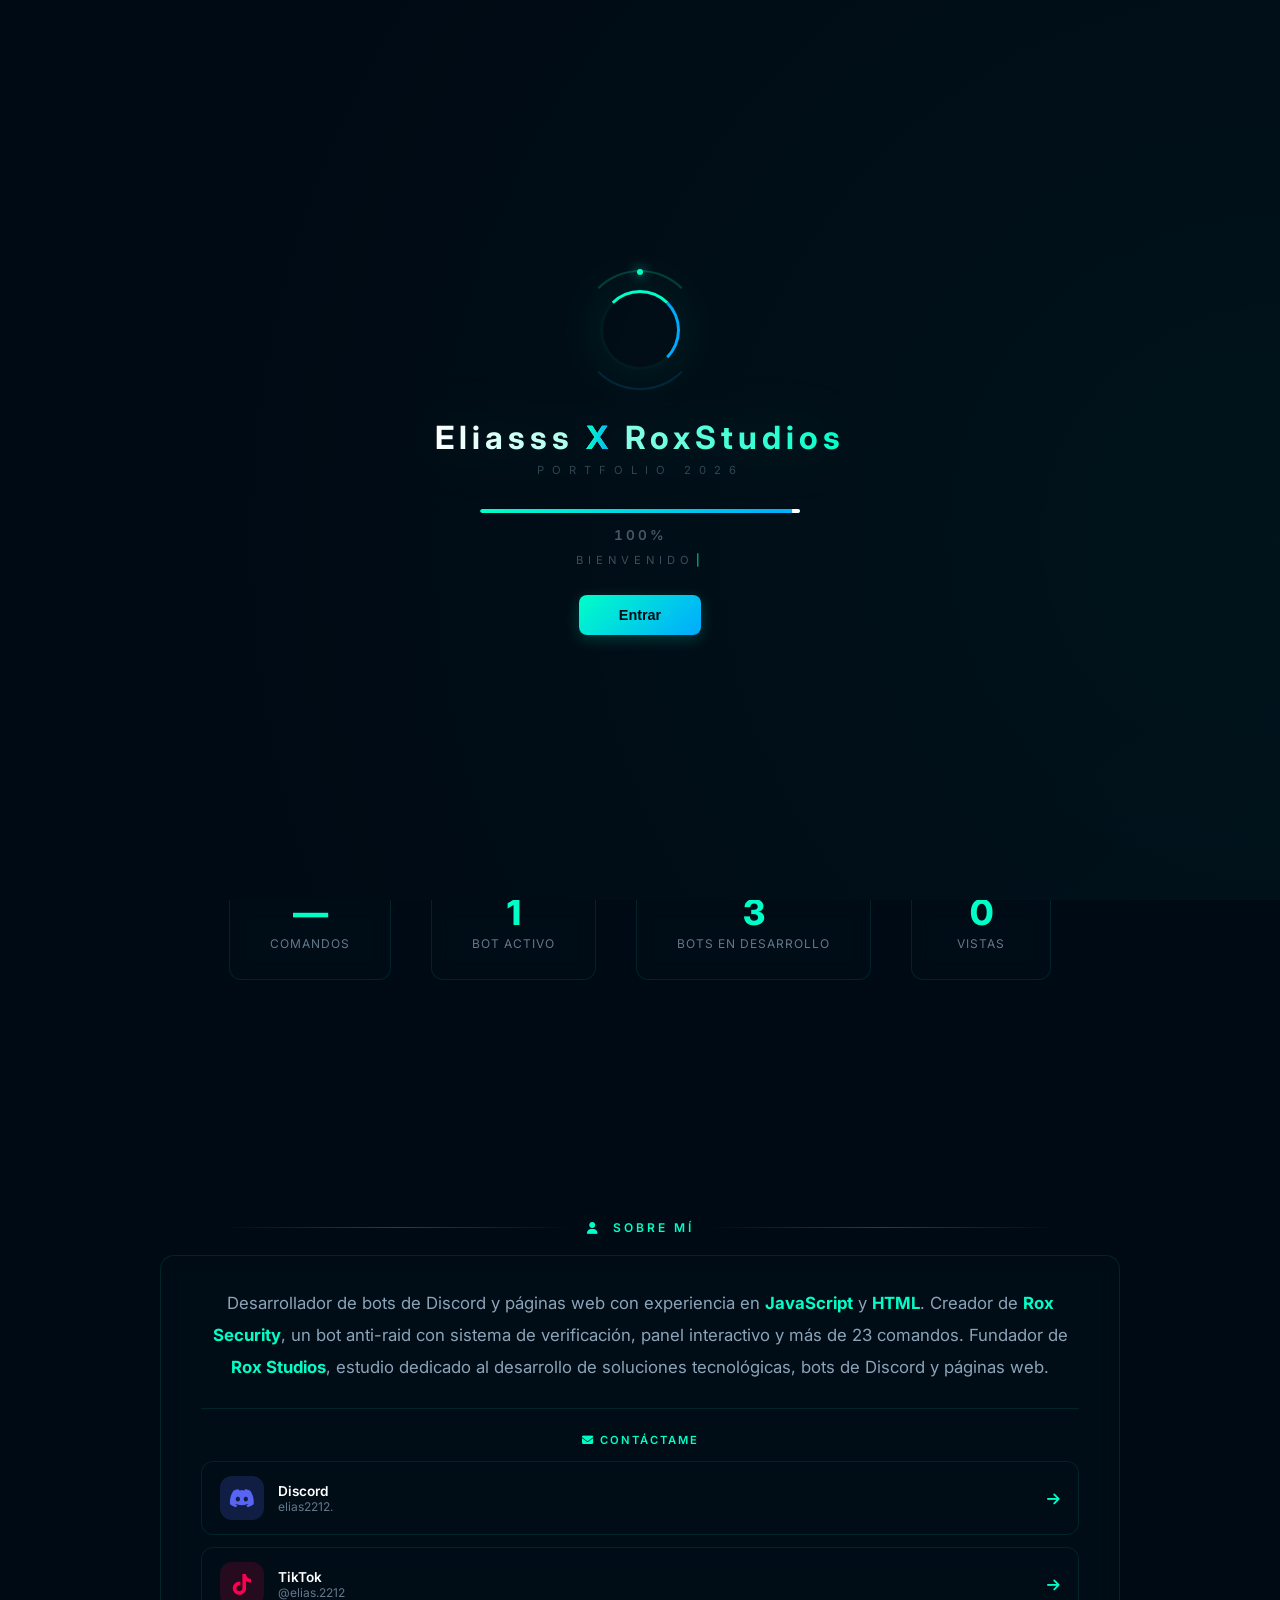
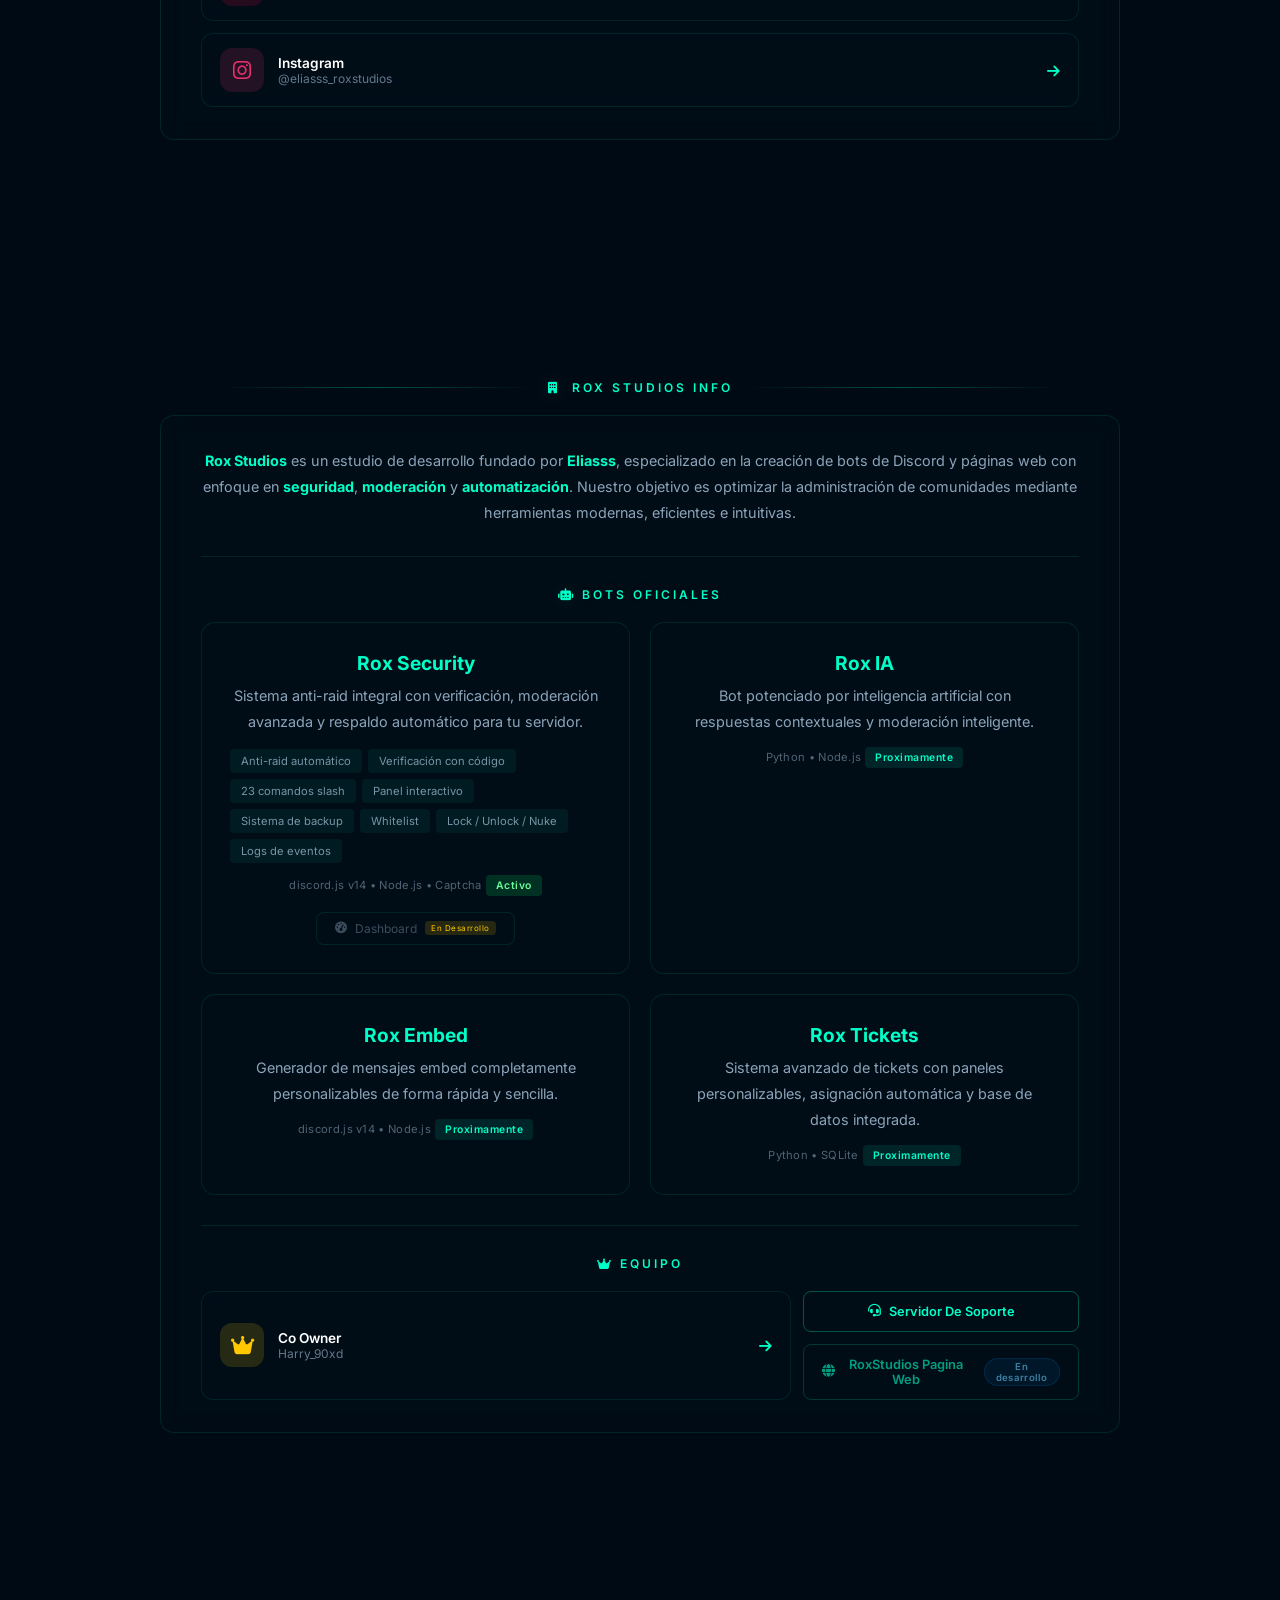
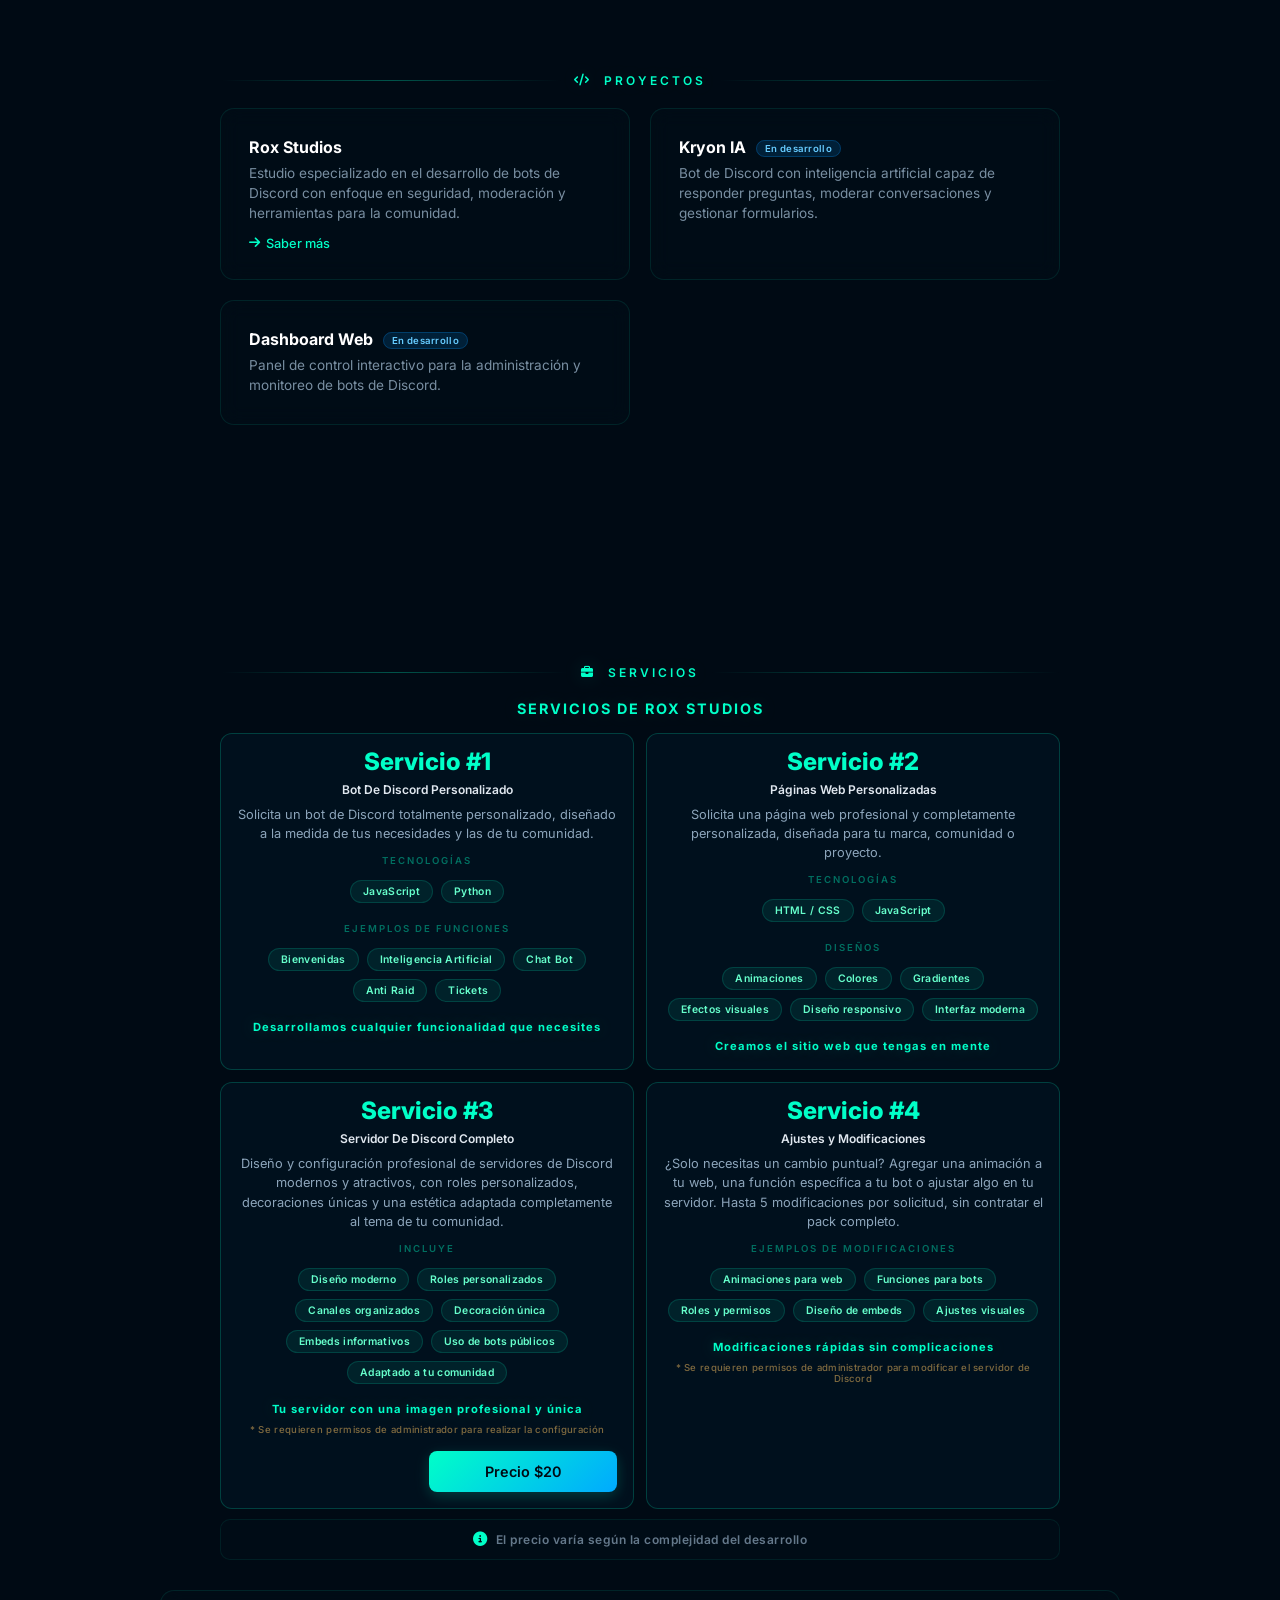
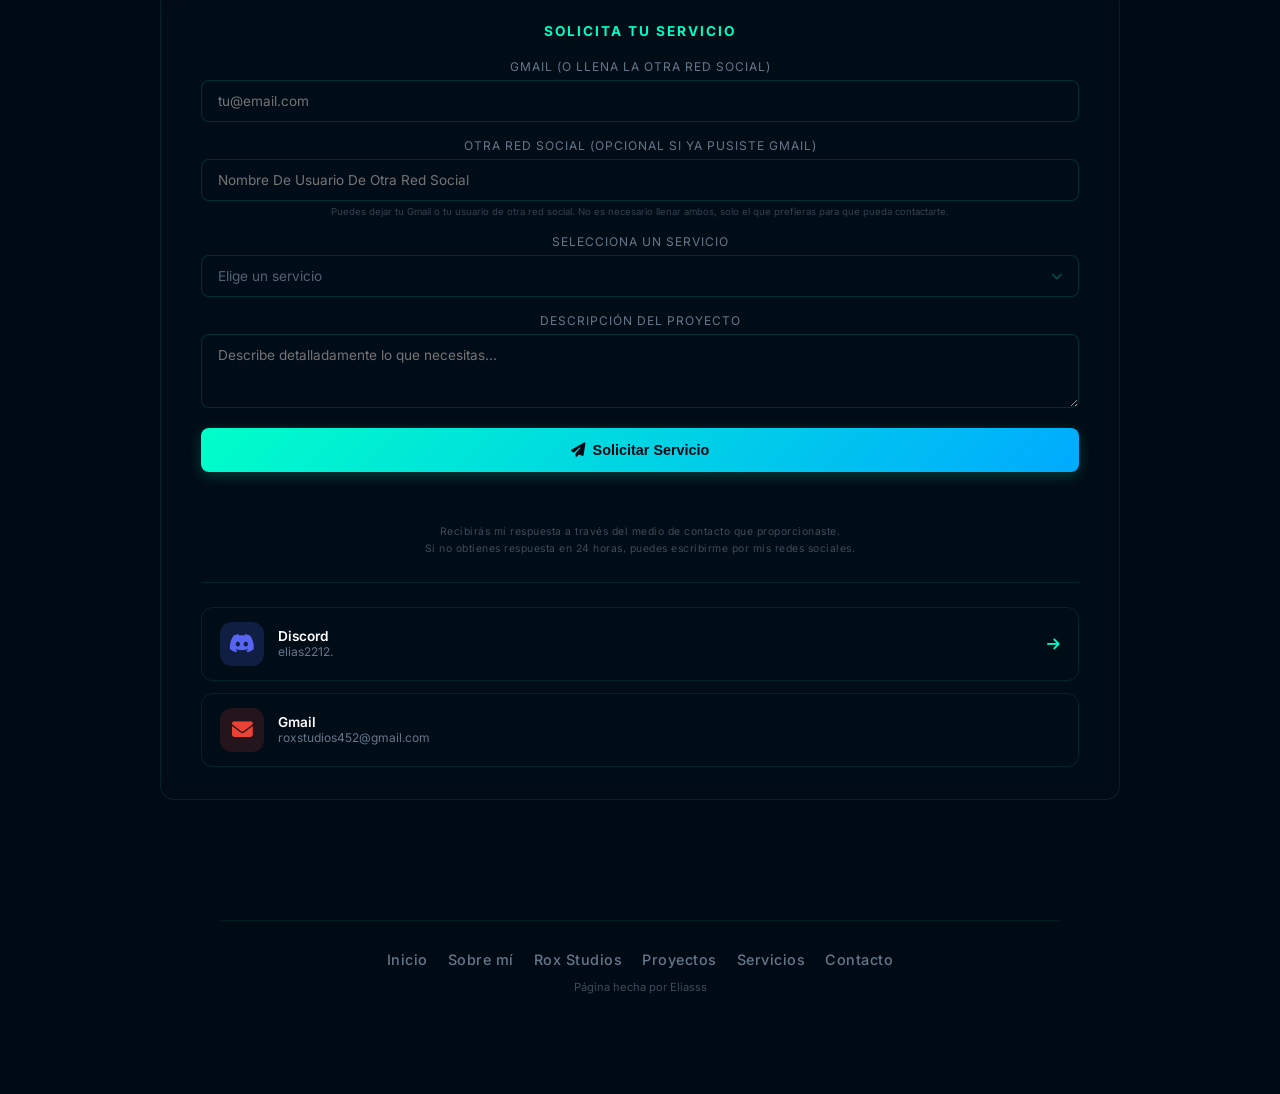
==== commit 27064911: "fix: reset custom select text after form submit" ====
--- a/index.html
+++ b/index.html
@@ -1067,6 +1067,10 @@
                         setCooldown();
                         startCooldownTimer();
                         this.reset();
+                        const customText = form.querySelector('.custom-select-text');
+                        if (customText) customText.textContent = '';
+                        const customSel = form.querySelector('.custom-select.selected');
+                        if (customSel) customSel.classList.remove('selected');
                         form.querySelectorAll('.form-group').forEach(g => g.classList.remove('error'));
                         openModal();
                     } else {
--- a/styles.css
+++ b/styles.css
@@ -1,5 +1,11 @@
+:root { --bg: #000a14; --bg2: rgba(0,15,25,0.5); --text: #e0e8f0; --text2: rgba(200,230,255,0.6); --border: rgba(0,255,200,0.12); --card-bg: rgba(0,15,25,0.3); --nav-bg: rgba(0,5,10,0.85); --scroll-track: #000a14; }
 * { margin: 0; padding: 0; box-sizing: border-box; }
 html { scroll-behavior: smooth; overflow-x: hidden; width: 100%; }
+::-webkit-scrollbar { width: 8px; }
+::-webkit-scrollbar-track { background: var(--scroll-track); }
+::-webkit-scrollbar-thumb { background: linear-gradient(180deg, #00ffc8, #0284c7); border-radius: 4px; }
+::-webkit-scrollbar-thumb:hover { background: linear-gradient(180deg, #00ffc8, #00aaff); }
+* { scrollbar-width: thin; scrollbar-color: #00ffc8 var(--scroll-track); }
 
 
 
@@ -11,11 +17,12 @@
     background-position: center center;
     background-attachment: fixed;
     background-size: cover;
-    background-color: #000a14;
-    color: #e0e8f0;
+    background-color: var(--bg);
+    color: var(--text);
     min-height: 100vh;
     min-height: 100dvh;
     overflow-x: hidden;
+    transition: background-color 0.4s, color 0.4s;
 }
 
 
@@ -32,10 +39,11 @@
     position: fixed; top: 0; left: 0; width: 100%;
     padding: 16px 40px; display: flex; justify-content: space-between;
     align-items: center; z-index: 100;
-    background: rgba(0, 10, 20, 0.7);
+    background: var(--nav-bg);
     backdrop-filter: blur(15px);
     -webkit-backdrop-filter: blur(15px);
-    border-bottom: 1px solid rgba(0, 255, 200, 0.08);
+    border-bottom: 1px solid var(--border);
+    transition: background 0.4s, border-color 0.4s;
 }
 
 .nav-logo {
@@ -57,7 +65,7 @@
 
 .nav-links { display: flex; list-style: none; gap: 28px; }
 .nav-links a {
-    color: rgba(200, 230, 255, 0.7); text-decoration: none;
+    color: var(--text2); text-decoration: none;
     font-size: 0.85rem; font-weight: 500; transition: color 0.3s;
     letter-spacing: 0.5px; position: relative;
 }
@@ -374,7 +382,7 @@
 .contact-icon.discord { background: rgba(88, 101, 242, 0.2); color: #5865f2; }
 .contact-icon.tiktok { background: rgba(255, 0, 80, 0.15); color: #ff0050; }
 .contact-icon.instagram { background: rgba(225, 48, 108, 0.15); color: #e1306c; }
-.contact-icon.github { background: rgba(255, 255, 255, 0.1); color: #fff; }
+.contact-icon.email { background: rgba(234, 67, 53, 0.15); color: #ea4335; }
 
 .contact-info { flex: 1; }
 .contact-info .label { font-size: 0.85rem; font-weight: 600; color: #fff; }
@@ -601,7 +609,12 @@
     border-radius: 4px;
     box-shadow: 0 0 16px rgba(0,255,200,0.4);
     position: relative;
-    transition: width 0.3s ease;
+}
+.loader-bar-fill.loading {
+    animation: loaderProgress 2.2s ease forwards;
+}
+@keyframes loaderProgress {
+    to { width: 100%; }
 }
 .loader-bar-fill::after {
     content: '';
@@ -1018,16 +1031,24 @@
     .nav-links a::after { display: none; }
 }
 
+/* Skeleton loader */
+.admin-skeleton { padding: 10px 0; }
+.skeleton-stats { display: grid; grid-template-columns: repeat(4,1fr); gap: 10px; margin-bottom: 16px; }
+.skeleton-card { height: 80px; border-radius: 12px; background: rgba(255,255,255,0.03); position: relative; overflow: hidden; }
+.skeleton-tabs { height: 38px; border-radius: 8px; background: rgba(255,255,255,0.03); position: relative; overflow: hidden; margin-bottom: 14px; }
+.skeleton-content { height: 200px; border-radius: 10px; background: rgba(255,255,255,0.02); position: relative; overflow: hidden; }
+.skeleton-shimmer { position: absolute; inset: 0; background: linear-gradient(90deg, transparent, rgba(255,255,255,0.04), transparent); animation: shimmer 1.8s ease-in-out infinite; }
+
 #adminPage {
     position: fixed; top: 0; left: 0; width: 100%; height: 100%; height: 100dvh; z-index: 9999;
     display: none; flex-direction: column; align-items: center;
-    background: radial-gradient(ellipse at center, #000a14, #00050a);
+    background: radial-gradient(ellipse at center, var(--bg), #00050a);
     overflow-y: auto; -webkit-overflow-scrolling: touch;
 }
-#adminPage.open { display: flex; animation: adminPageIn 0.35s ease forwards; }
+#adminPage.open { display: flex; animation: adminPageIn 0.4s cubic-bezier(0.22,1,0.36,1) forwards; }
 #adminPage.exit { animation: adminPageOut 0.3s ease forwards; }
-@keyframes adminPageIn { from { opacity: 0; transform: translateY(24px); } to { opacity: 1; transform: translateY(0); } }
-@keyframes adminPageOut { from { opacity: 1; transform: translateY(0); } to { opacity: 0; transform: translateY(24px); } }
+@keyframes adminPageIn { from { opacity: 0; transform: translateY(30px) scale(0.98); } to { opacity: 1; transform: translateY(0) scale(1); } }
+@keyframes adminPageOut { from { opacity: 1; transform: translateY(0) scale(1); } to { opacity: 0; transform: translateY(20px) scale(0.98); } }
 .admin-page-inner {
     width: 100%; max-width: 900px;
     display: flex; flex-direction: column; gap: 16px;
@@ -1052,37 +1073,65 @@
     flex: 1; padding: 40px 0;
 }
 .admin-login-box {
-    width: 100%; max-width: 380px;
+    width: 100%; max-width: 400px;
     display: flex; flex-direction: column; align-items: center; gap: 16px;
-    padding: 36px 32px;
-    background: linear-gradient(135deg, rgba(0,255,200,0.04), rgba(0,170,255,0.02));
-    border-radius: 18px;
-    border: 1px solid rgba(0,255,200,0.1);
-    box-shadow: 0 0 60px rgba(0,255,200,0.03);
+    padding: 40px 36px;
+    background: linear-gradient(135deg, rgba(0,255,200,0.06), rgba(0,170,255,0.03), rgba(168,85,247,0.03));
+    border-radius: 20px;
+    border: 1px solid rgba(0,255,200,0.12);
+    box-shadow: 0 0 80px rgba(0,255,200,0.04), 0 8px 32px rgba(0,0,0,0.3);
+    backdrop-filter: blur(20px);
+    animation: adminLoginIn 0.4s ease;
+}
+@keyframes adminLoginIn {
+    from { opacity: 0; transform: translateY(20px) scale(0.97); }
+    to { opacity: 1; transform: translateY(0) scale(1); }
 }
 .admin-login-icon {
-    font-size: 3rem; color: rgba(0,255,200,0.3);
-    filter: drop-shadow(0 0 20px rgba(0,255,200,0.1));
+    font-size: 3rem; color: rgba(0,255,200,0.25);
+    filter: drop-shadow(0 0 30px rgba(0,255,200,0.08));
+    animation: adminIconFloat 4s ease-in-out infinite;
+}
+@keyframes adminIconFloat {
+    0%, 100% { transform: translateY(0); }
+    50% { transform: translateY(-6px); }
 }
 .admin-login-title {
     font-size: 1.1rem; font-weight: 600; color: #e0e8f0; text-align: center;
+    letter-spacing: 1px;
 }
 .admin-login-box input {
     width: 100%; padding: 14px 18px; box-sizing: border-box;
     background: rgba(0,15,25,0.6); border: 1px solid rgba(0,255,200,0.15);
-    border-radius: 10px; color: #e0e8f0; font-size: 1rem;
+    border-radius: 12px; color: #e0e8f0; font-size: 1rem;
     outline: none; font-family: 'Inter', sans-serif;
-    transition: border-color 0.3s; text-align: center; letter-spacing: 2px;
-}
-.admin-login-box input:focus { border-color: #00ffc8; }
+    transition: border-color 0.3s, box-shadow 0.3s, transform 0.2s;
+    text-align: center; letter-spacing: 2px;
+}
+.admin-login-box input:focus {
+    border-color: #00ffc8;
+    box-shadow: 0 0 0 3px rgba(0,255,200,0.08), 0 0 30px rgba(0,255,200,0.05);
+    transform: scale(1.01);
+}
 .admin-login-box input::placeholder { letter-spacing: 0; }
 #adminPwdError {
     font-size: 0.8rem; color: #ff4466; display: none; text-align: center;
+    animation: adminShake 0.4s ease;
+}
+@keyframes adminShake {
+    0%, 100% { transform: translateX(0); }
+    25% { transform: translateX(-6px); }
+    75% { transform: translateX(6px); }
 }
 
 /* Admin Panel */
 #adminPanelSection {
     display: flex; flex-direction: column; gap: 14px; flex: 1;
+    animation: adminPanelIn 0.35s ease;
+}
+@keyframes adminPanelIn {
+    from { opacity: 0; transform: translateY(10px); }
+    to { opacity: 1; transform: translateY(0); }
 }
 #adminStats {
     display: flex; gap: 12px; flex-wrap: wrap;
@@ -1090,59 +1139,88 @@
 #adminStats > div {
     flex: 1; min-width: 100px;
     padding: 16px 14px; text-align: center;
-    background: rgba(0,15,25,0.4); border-radius: 12px;
-    border: 1px solid rgba(0,255,200,0.06);
-}
+    background: rgba(0,15,25,0.4); border-radius: 14px;
+    border: 1px solid rgba(0,255,200,0.08);
+    transition: transform 0.25s, box-shadow 0.25s;
+    animation: adminStatIn 0.4s ease backwards;
+}
+#adminStats > div:nth-child(1) { animation-delay: 0.05s; }
+#adminStats > div:nth-child(2) { animation-delay: 0.1s; }
+@keyframes adminStatIn {
+    from { opacity: 0; transform: scale(0.92); }
+    to { opacity: 1; transform: scale(1); }
+}
+#adminStats > div:hover { transform: translateY(-2px); box-shadow: 0 4px 20px rgba(0,255,200,0.06); }
 #adminStats > div > div:first-child { font-size: 1.5rem; font-weight: 800; color: #00ffc8; }
 #adminStats > div > div:last-child { font-size: 0.6rem; color: rgba(200,230,255,0.3); text-transform: uppercase; letter-spacing: 1px; margin-top: 4px; }
 .admin-tabs {
     display: flex; border-bottom: 1px solid rgba(0,255,200,0.08);
     overflow-x: auto; -webkit-overflow-scrolling: touch;
+    gap: 2px;
 }
 .admin-tab {
-    flex: 1; padding: 14px; font-size: 0.85rem;
+    flex: 1; padding: 14px 10px; font-size: 0.82rem;
     background: none; border: none;
     border-bottom: 2px solid transparent;
     color: rgba(200,230,255,0.4); cursor: pointer;
     font-weight: 600; letter-spacing: 1px;
     text-transform: uppercase; font-family: 'Inter', sans-serif;
-    white-space: nowrap; transition: color 0.25s, border-color 0.25s;
-}
-.admin-tab.active { color: #00ffc8; border-bottom-color: #00ffc8; }
-.admin-tab:hover { color: rgba(200,230,255,0.7); }
+    white-space: nowrap; transition: color 0.3s, border-color 0.3s, background 0.3s;
+    border-radius: 8px 8px 0 0;
+    position: relative;
+}
+.admin-tab::after {
+    content: ''; position: absolute; bottom: -2px; left: 50%;
+    width: 0; height: 2px;
+    background: #00ffc8;
+    transition: width 0.3s, left 0.3s;
+}
+.admin-tab.active::after { width: 80%; left: 10%; }
+.admin-tab.active { color: #00ffc8; }
+.admin-tab:hover { color: rgba(200,230,255,0.7); background: rgba(0,255,200,0.03); }
 .admin-tab-content {
     padding: 20px 0; overflow-y: auto; flex: 1;
     font-size: 0.85rem; color: rgba(200,230,255,0.6);
+    animation: adminTabContentIn 0.3s ease;
+}
+@keyframes adminTabContentIn {
+    from { opacity: 0; transform: translateY(6px); }
+    to { opacity: 1; transform: translateY(0); }
 }
 .admin-search-wrap { margin-bottom: 14px; }
 .admin-search-wrap input, .admin-review-delete-wrap input {
     width: 100%; padding: 10px 14px; box-sizing: border-box;
     background: rgba(0,15,25,0.5); border: 1px solid rgba(0,255,200,0.12);
-    border-radius: 8px; color: #e0e8f0; font-size: 0.85rem;
+    border-radius: 10px; color: #e0e8f0; font-size: 0.85rem;
     outline: none; font-family: 'Inter', sans-serif;
-    transition: border-color 0.3s;
-}
-.admin-search-wrap input:focus, .admin-review-delete-wrap input:focus { border-color: #00ffc8; }
+    transition: border-color 0.3s, box-shadow 0.3s;
+}
+.admin-search-wrap input:focus, .admin-review-delete-wrap input:focus {
+    border-color: #00ffc8;
+    box-shadow: 0 0 0 2px rgba(0,255,200,0.06);
+}
 .admin-review-delete-wrap {
     display: flex; gap: 10px; margin-bottom: 12px;
 }
 .admin-review-delete-wrap input { flex: 1; }
 .admin-review-delete-wrap button {
-    background: rgba(255,68,102,0.15); border: none;
-    border-radius: 8px; color: #ff6688; padding: 10px 20px;
+    background: rgba(255,68,102,0.12); border: none;
+    border-radius: 10px; color: #ff6688; padding: 10px 20px;
     cursor: pointer; font-size: 0.85rem; font-family: 'Inter', sans-serif;
-    white-space: nowrap; transition: background 0.2s;
-}
-.admin-review-delete-wrap button:hover { background: rgba(255,68,102,0.25); }
+    white-space: nowrap; transition: background 0.25s, transform 0.2s;
+}
+.admin-review-delete-wrap button:hover { background: rgba(255,68,102,0.25); transform: scale(1.02); }
+.admin-review-delete-wrap button:active { transform: scale(0.97); }
 #adminReviewMsg { font-size: 0.75rem; color: rgba(200,230,255,0.3); text-align: center; }
 .admin-logout-btn {
     width: 100%; padding: 12px; margin-top: auto;
-    background: rgba(255,68,102,0.08); border: 1px solid rgba(255,68,102,0.12);
-    border-radius: 10px; color: rgba(255,68,102,0.6); cursor: pointer;
+    background: rgba(255,68,102,0.06); border: 1px solid rgba(255,68,102,0.1);
+    border-radius: 12px; color: rgba(255,68,102,0.5); cursor: pointer;
     font-size: 0.8rem; font-family: 'Inter', sans-serif;
-    transition: background 0.2s, color 0.2s;
-}
-.admin-logout-btn:hover { background: rgba(255,68,102,0.15); color: #ff6688; }
+    transition: background 0.25s, color 0.25s, transform 0.2s;
+}
+.admin-logout-btn:hover { background: rgba(255,68,102,0.14); color: #ff6688; transform: scale(1.01); }
+.admin-logout-btn:active { transform: scale(0.98); }
 
 /* Admin panel responsive */
 @media (max-width: 900px) {
@@ -1172,11 +1250,16 @@
 }
 @media (max-width: 480px) {
     .admin-page-inner { padding: 14px; gap: 10px; }
-    .admin-title { font-size: 0.9rem; }
+    .admin-header { flex-wrap: wrap; gap: 6px; }
+    .admin-header .lang-toggle { font-size: 0.55rem; padding: 3px 6px; }
+    .admin-title { font-size: 0.8rem; }
     .admin-login-box { max-width: 100%; padding: 24px 18px; }
     .admin-login-icon { font-size: 2.4rem; }
     .admin-login-title { font-size: 0.95rem; }
-    .admin-login-box input { font-size: 0.9rem; padding: 12px 14px; }
+    .admin-login-box input { font-size: 0.85rem; padding: 12px 14px; }
+    .admin-header { flex-wrap: wrap; gap: 8px; }
+    .admin-header .lang-toggle { font-size: 0.6rem; padding: 4px 8px; }
+    .admin-header #adminBack { padding: 6px 10px; font-size: 0.65rem; }
 }
 @media (max-width: 400px) {
     .admin-page-inner { padding: 10px; gap: 8px; }
@@ -1194,7 +1277,7 @@
 #reviewsPage {
     position: fixed; top: 0; left: 0; width: 100%; height: 100%; height: 100dvh; z-index: 9999;
     display: none; flex-direction: column; align-items: center;
-    background: radial-gradient(ellipse at center, #000a14, #00050a);
+    background: radial-gradient(ellipse at center, var(--bg), #00050a);
     overflow-y: auto; -webkit-overflow-scrolling: touch;
 }
 #reviewsPage.open {
@@ -1309,11 +1392,13 @@
     .reviews-list { padding: 10px; min-height: 80px; }
     .review-card { padding: 10px; }
     #reviewsBack { padding: 6px 10px; font-size: 0.65rem; }
+    .reviews-header { flex-wrap: wrap; gap: 6px; }
+    .reviews-header .lang-toggle { font-size: 0.6rem; padding: 3px 6px; }
 }
 
 /* --- Scroll Top Button --- */
 #scrollTopBtn {
-    position: fixed; bottom: 172px; right: 30px; z-index: 9998;
+    position: fixed; bottom: 100px; right: 30px; z-index: 9998;
     width: 54px; height: 54px; border-radius: 50%;
     border: none; cursor: pointer; display: flex;
     align-items: center; justify-content: center;
@@ -1524,12 +1609,12 @@
     100% { transform: scale(1); opacity: 0.5; }
 }
 @media (max-width: 900px) {
-    #scrollTopBtn { width: 50px; height: 50px; font-size: 1.15rem; bottom: 150px; right: 26px; }
+    #scrollTopBtn { width: 50px; height: 50px; font-size: 1.15rem; bottom: 88px; right: 26px; }
     #adminFloatBtn { width: 50px; height: 50px; font-size: 1.05rem; bottom: 26px; left: 26px; }
     #reviewsBtn { width: 50px; height: 50px; font-size: 1.3rem; bottom: 26px; right: 26px; }
 }
 @media (max-width: 768px) {
-    #scrollTopBtn { width: 46px; height: 46px; font-size: 1.05rem; bottom: 136px; right: 22px; }
+    #scrollTopBtn { width: 46px; height: 46px; font-size: 1.05rem; bottom: 78px; right: 22px; }
     #scrollTopBtn::after { inset: -2px; }
     #scrollTopBtn::before { inset: -4px; }
     #adminFloatBtn { width: 46px; height: 46px; font-size: 0.95rem; bottom: 22px; left: 22px; }
@@ -1540,12 +1625,12 @@
     #reviewsBtn::before { inset: -4px; }
 }
 @media (max-width: 480px) {
-    #scrollTopBtn { width: 42px; height: 42px; font-size: 0.95rem; bottom: 120px; right: 18px; }
+    #scrollTopBtn { width: 42px; height: 42px; font-size: 0.95rem; bottom: 68px; right: 18px; }
     #adminFloatBtn { width: 42px; height: 42px; font-size: 0.85rem; bottom: 18px; left: 18px; }
     #reviewsBtn { width: 42px; height: 42px; font-size: 1.1rem; bottom: 18px; right: 18px; }
 }
 @media (max-width: 400px) {
-    #scrollTopBtn { width: 38px; height: 38px; font-size: 0.85rem; bottom: 104px; right: 14px; }
+    #scrollTopBtn { width: 38px; height: 38px; font-size: 0.85rem; bottom: 60px; right: 14px; }
     #scrollTopBtn::after { display: none; }
     #adminFloatBtn { width: 38px; height: 38px; font-size: 0.75rem; bottom: 14px; left: 14px; }
     #adminFloatBtn::after { display: none; }
@@ -1553,3 +1638,15 @@
     #reviewsBtn::after { display: none; }
 }
 
+/* Toast animations */
+@keyframes toastIn {
+    from { opacity: 0; transform: translateX(40px) scale(0.92); }
+    to { opacity: 1; transform: translateX(0) scale(1); }
+}
+@keyframes toastOut {
+    from { opacity: 1; transform: translateX(0) scale(1); }
+    to { opacity: 0; transform: translateX(40px) scale(0.92); }
+}
+
+
+
